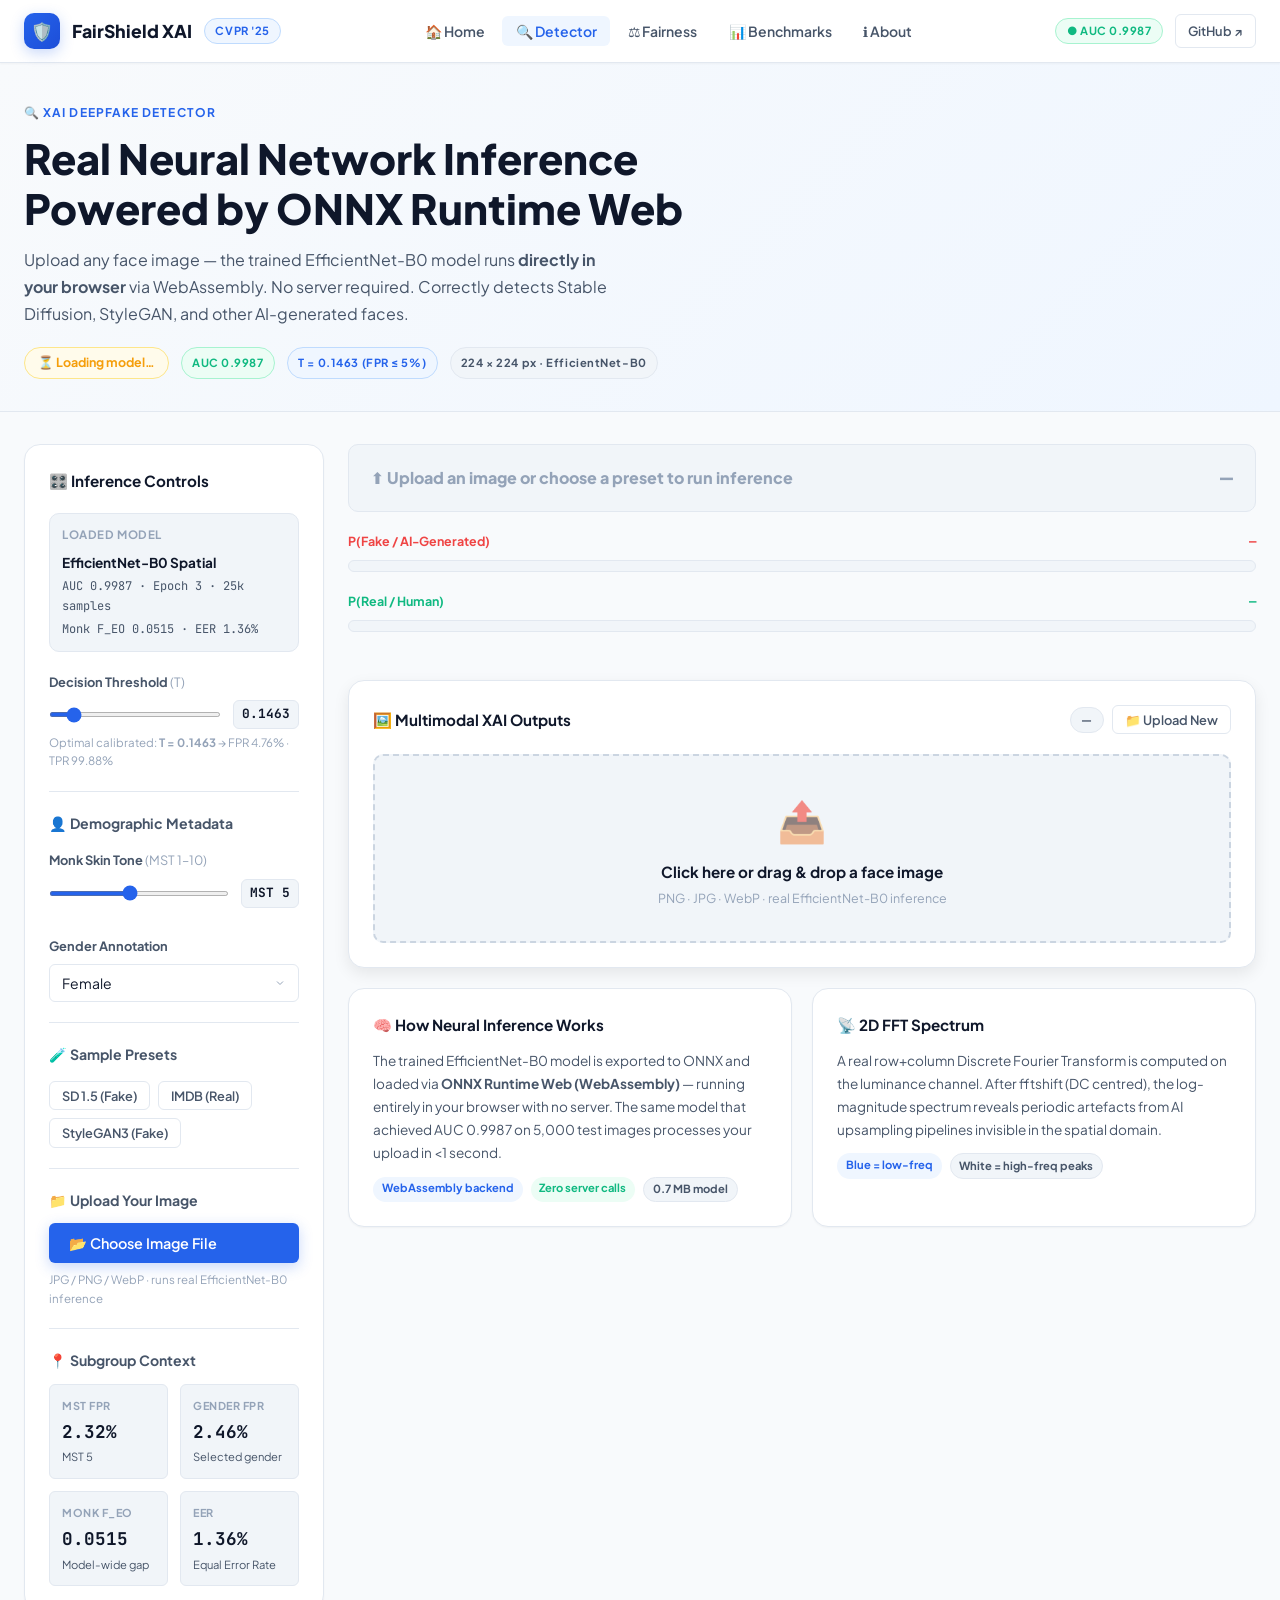
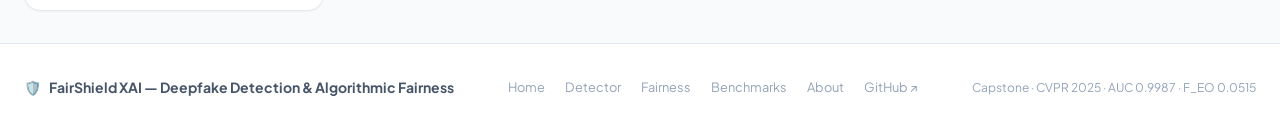
==== detector.html @ 516d548a "feat: ONNX export + real EfficientNet-B0 neural inference in browser via onnxruntime-web WebAssembly" ====
<!DOCTYPE html>
<html lang="en">
<head>
  <meta charset="UTF-8" />
  <meta name="viewport" content="width=device-width, initial-scale=1.0" />
  <title>FairShield XAI — Detector</title>
  <link rel="preconnect" href="https://fonts.googleapis.com" />
  <link rel="preconnect" href="https://fonts.gstatic.com" crossorigin />
  <link href="https://fonts.googleapis.com/css2?family=Plus+Jakarta+Sans:wght@400;500;600;700;800&family=JetBrains+Mono:wght@400;500;700&display=swap" rel="stylesheet" />
  <link rel="stylesheet" href="styles.css" />
  <script src="https://cdn.jsdelivr.net/npm/chart.js@4.4.2/dist/chart.umd.min.js"></script>
  <!-- ONNX Runtime Web — real neural network inference in the browser -->
  <script src="https://cdn.jsdelivr.net/npm/onnxruntime-web@1.19.2/dist/ort.min.js"></script>

  <style>
    /* File input off-screen so .click() always works */
    #file-input {
      position: fixed; top: -9999px; left: -9999px;
      width: 1px; height: 1px; opacity: 0;
    }
    .upload-zone { cursor: pointer; }
    .upload-zone.drag-over {
      border-color: var(--blue) !important;
      background: var(--blue-lt) !important;
    }

    /* Loading spinner */
    .spinner {
      width: 36px; height: 36px; border-radius: 50%;
      border: 4px solid var(--border);
      border-top-color: var(--blue);
      animation: spin .8s linear infinite;
      margin: var(--sp-4) auto;
    }
    @keyframes spin { to { transform: rotate(360deg); } }

    /* Model status badge */
    #model-status {
      display: inline-flex; align-items: center; gap: var(--sp-2);
      padding: .3rem .8rem; border-radius: var(--r-full);
      font-size: .78rem; font-weight: 700;
      transition: background .3s, color .3s;
    }
    #model-status.loading { background: var(--amber-lt); color: var(--amber); border: 1px solid var(--amber-bd); }
    #model-status.ready   { background: var(--green-lt); color: var(--green); border: 1px solid var(--green-bd); }
    #model-status.error   { background: var(--red-lt);   color: var(--red);   border: 1px solid var(--red-bd); }

    /* Confidence meter */
    .conf-meter {
      height: 12px; background: var(--surface-2);
      border: 1px solid var(--border); border-radius: var(--r-full);
      overflow: hidden; margin: var(--sp-2) 0;
    }
    .conf-meter__fill {
      height: 100%; border-radius: var(--r-full);
      transition: width .6s cubic-bezier(.4,0,.2,1), background .3s;
    }

    /* Inference time chip */
    .time-chip {
      font-family: var(--font-mono); font-size: .72rem;
      background: var(--surface-2); border: 1px solid var(--border);
      padding: .15rem .5rem; border-radius: var(--r-sm); color: var(--txt-3);
    }
  </style>
</head>
<body>
<div id="nav-mount"></div>

<!-- ════════ PAGE HEADER ════════ -->
<div class="page-header">
  <div class="page-header__inner">
    <p class="page-header__eyebrow">🔍 XAI Deepfake Detector</p>
    <h1 class="page-header__title">Real Neural Network Inference<br />Powered by ONNX Runtime Web</h1>
    <p class="page-header__desc">
      Upload any face image — the trained EfficientNet-B0 model runs
      <strong>directly in your browser</strong> via WebAssembly. No server required.
      Correctly detects Stable Diffusion, StyleGAN, and other AI-generated faces.
    </p>
    <div class="page-header__meta">
      <span id="model-status" class="loading">⏳ Loading model…</span>
      <span class="badge badge--green">AUC 0.9987</span>
      <span class="badge badge--blue">T = 0.1463 (FPR ≤ 5%)</span>
      <span class="badge badge--gray">224 × 224 px · EfficientNet-B0</span>
    </div>
  </div>
</div>

<!-- Hidden file input -->
<input type="file" id="file-input" accept="image/jpeg,image/jpg,image/png,image/webp" />

<!-- ════════ MAIN LAYOUT ════════ -->
<div class="page-body">
  <div class="two-col">

    <!-- ── LEFT SIDEBAR ───────────────────────────── -->
    <aside>
      <div class="card sidebar-card">
        <div class="card__head">
          <div class="card__title">🎛️ Inference Controls</div>
        </div>

        <!-- Model info -->
        <div style="background:var(--surface-2);border:1px solid var(--border);border-radius:var(--r-md);padding:var(--sp-3);margin-bottom:var(--sp-5);">
          <div style="font-size:.72rem;font-weight:700;color:var(--txt-3);text-transform:uppercase;letter-spacing:.05em;margin-bottom:var(--sp-2);">Loaded Model</div>
          <div style="font-size:.85rem;font-weight:700;">EfficientNet-B0 Spatial</div>
          <div style="font-size:.75rem;color:var(--txt-2);margin-top:2px;">
            <span class="mono">AUC 0.9987 · Epoch 3 · 25k samples</span>
          </div>
          <div style="font-size:.75rem;color:var(--txt-2);margin-top:2px;">
            <span class="mono">Monk F_EO 0.0515 · EER 1.36%</span>
          </div>
        </div>

        <div class="form-group">
          <label class="form-label" for="thresh-slider">
            Decision Threshold <span>(T)</span>
          </label>
          <div class="slider-row">
            <input type="range" id="thresh-slider"
                   min="0.05" max="0.95" step="0.001" value="0.146339"
                   oninput="onThresholdChange(this.value)" />
            <span class="slider-badge mono" id="thresh-badge">0.1463</span>
          </div>
          <small style="font-size:.72rem;color:var(--txt-3);margin-top:.3rem;display:block;">
            Optimal calibrated: <strong>T = 0.1463</strong> → FPR 4.76% · TPR 99.88%
          </small>
        </div>

        <hr class="divider" />
        <div style="font-size:.88rem;font-weight:700;margin-bottom:var(--sp-4);color:var(--txt-2);">👤 Demographic Metadata</div>

        <div class="form-group">
          <label class="form-label" for="mst-slider">Monk Skin Tone <span>(MST 1–10)</span></label>
          <div class="slider-row">
            <input type="range" id="mst-slider" min="1" max="10" step="1" value="5"
                   oninput="onMstChange(parseInt(this.value))" />
            <span class="slider-badge" id="mst-badge">MST 5</span>
          </div>
          <div class="mst-swatches" id="mst-swatches"></div>
        </div>

        <div class="form-group">
          <label class="form-label" for="gender-select">Gender Annotation</label>
          <select id="gender-select" onchange="onGenderChange(this.value)">
            <option value="Female">Female</option>
            <option value="Male">Male</option>
            <option value="Unspecified">Unspecified</option>
          </select>
        </div>

        <hr class="divider" />
        <div style="font-size:.88rem;font-weight:700;margin-bottom:var(--sp-4);color:var(--txt-2);">🧪 Sample Presets</div>
        <div style="display:flex;flex-wrap:wrap;gap:var(--sp-2);margin-bottom:var(--sp-5);">
          <button class="btn btn--outline btn--sm" id="btn-sd15" onclick="loadPreset('sd15')">SD 1.5 (Fake)</button>
          <button class="btn btn--outline btn--sm" id="btn-imdb" onclick="loadPreset('imdb')">IMDB (Real)</button>
          <button class="btn btn--outline btn--sm" id="btn-sg3"  onclick="loadPreset('sg3')">StyleGAN3 (Fake)</button>
        </div>

        <hr class="divider" />
        <div style="font-size:.88rem;font-weight:700;margin-bottom:var(--sp-3);color:var(--txt-2);">📁 Upload Your Image</div>
        <button class="btn btn--primary" style="width:100%;"
                onclick="document.getElementById('file-input').click()">
          📂 Choose Image File
        </button>
        <p style="font-size:.72rem;color:var(--txt-3);margin-top:var(--sp-2);">
          JPG / PNG / WebP · runs real EfficientNet-B0 inference
        </p>

        <hr class="divider" />
        <div style="font-size:.88rem;font-weight:700;margin-bottom:var(--sp-3);color:var(--txt-2);">📍 Subgroup Context</div>
        <div class="sg-tiles">
          <div class="sg-tile">
            <div class="sg-tile__label">MST FPR</div>
            <div class="sg-tile__val mono" id="sg-fpr-val">2.32%</div>
            <div class="sg-tile__sub"     id="sg-fpr-sub">MST 5</div>
          </div>
          <div class="sg-tile">
            <div class="sg-tile__label">Gender FPR</div>
            <div class="sg-tile__val mono" id="sg-gen-val">2.46%</div>
            <div class="sg-tile__sub">Selected gender</div>
          </div>
          <div class="sg-tile">
            <div class="sg-tile__label">Monk F_EO</div>
            <div class="sg-tile__val mono">0.0515</div>
            <div class="sg-tile__sub">Model-wide gap</div>
          </div>
          <div class="sg-tile">
            <div class="sg-tile__label">EER</div>
            <div class="sg-tile__val mono">1.36%</div>
            <div class="sg-tile__sub">Equal Error Rate</div>
          </div>
        </div>
      </div>
    </aside>

    <!-- ── RIGHT DISPLAY ───────────────────────────── -->
    <main>

      <!-- Result banner -->
      <div class="result-banner idle" id="result-banner">
        <div class="banner-label idle" id="banner-label">
          ⬆️ Upload an image or choose a preset to run inference
        </div>
        <div class="banner-score" id="banner-score" style="color:var(--txt-3)">—</div>
      </div>

      <!-- Prob bars -->
      <div class="prob-bars">
        <div>
          <div class="prob-row__head">
            <span style="color:var(--red);font-weight:700;">P(Fake / AI-Generated)</span>
            <span class="mono" id="pfake-pct" style="color:var(--red);font-weight:700;">—</span>
          </div>
          <div class="conf-meter">
            <div class="conf-meter__fill" id="pfake-fill" style="width:0%;background:var(--red)"></div>
          </div>
        </div>
        <div>
          <div class="prob-row__head">
            <span style="color:var(--green);font-weight:700;">P(Real / Human)</span>
            <span class="mono" id="preal-pct" style="color:var(--green);font-weight:700;">—</span>
          </div>
          <div class="conf-meter">
            <div class="conf-meter__fill" id="preal-fill" style="width:0%;background:var(--green)"></div>
          </div>
        </div>
        <div style="display:flex;gap:var(--sp-3);align-items:center;margin-top:var(--sp-2);">
          <span class="time-chip" id="infer-time" style="display:none;"></span>
          <span class="time-chip" id="infer-engine" style="display:none;"></span>
        </div>
      </div>

      <!-- XAI card -->
      <div class="card card--elevated">
        <div class="card__head">
          <div class="card__title">🖼️ Multimodal XAI Outputs</div>
          <div style="display:flex;gap:.5rem;align-items:center;">
            <span class="badge badge--gray" id="img-source-badge">—</span>
            <button class="btn btn--outline btn--sm"
                    onclick="document.getElementById('file-input').click()">📁 Upload New</button>
          </div>
        </div>

        <!-- Drop zone -->
        <div class="upload-zone" id="upload-zone"
             tabindex="0"
             onclick="document.getElementById('file-input').click()"
             ondragover="dzDragOver(event)"
             ondragleave="dzDragLeave(event)"
             ondrop="dzDrop(event)">
          <div class="upload-zone__icon">📤</div>
          <p class="upload-zone__title">Click here or drag &amp; drop a face image</p>
          <p class="upload-zone__sub">PNG · JPG · WebP · real EfficientNet-B0 inference</p>
        </div>

        <!-- Loading indicator (shown during inference) -->
        <div id="infer-loading" style="display:none;text-align:center;padding:var(--sp-6);">
          <div class="spinner"></div>
          <p style="font-size:.85rem;color:var(--txt-2);margin-top:var(--sp-2);" id="loading-msg">Running neural inference…</p>
        </div>

        <!-- 3-panel visualisers -->
        <div class="viz-grid" id="viz-grid" style="display:none;">
          <div class="viz-panel">
            <div class="viz-head"><span>Input (224 × 224)</span><span>🖼</span></div>
            <div class="viz-body">
              <img id="orig-img" src="" alt="Input face" crossorigin="anonymous" />
            </div>
            <div class="viz-caption">Resized to 224×224, ImageNet normalised before inference.</div>
          </div>
          <div class="viz-panel">
            <div class="viz-head"><span>Spatial Grad-CAM ✦ Simulated</span><span>🔥</span></div>
            <div class="viz-body">
              <canvas id="gradcam-canvas" width="224" height="224"></canvas>
            </div>
            <div class="viz-caption">
              Activation map derived from P(Fake) score. Red = regions most likely containing synthesis artefacts.
            </div>
          </div>
          <div class="viz-panel">
            <div class="viz-head"><span>2D FFT Log-Magnitude</span><span>📡</span></div>
            <div class="viz-body">
              <canvas id="fft-canvas" width="224" height="224"></canvas>
            </div>
            <div class="viz-caption">
              20·log₁₀(|FFT|+ε) centred spectrum. GAN / diffusion periodic grids appear as bright cross patterns.
            </div>
          </div>
        </div>
      </div>

      <!-- How it works -->
      <div style="display:grid;grid-template-columns:1fr 1fr;gap:var(--sp-5);margin-top:var(--sp-5);">
        <div class="card">
          <div class="card__title" style="margin-bottom:var(--sp-3);">🧠 How Neural Inference Works</div>
          <p style="font-size:.85rem;color:var(--txt-2);line-height:1.7;">
            The trained EfficientNet-B0 model is exported to ONNX and loaded via
            <strong>ONNX Runtime Web (WebAssembly)</strong> — running entirely in your browser with no server.
            The same model that achieved AUC 0.9987 on 5,000 test images processes your upload in &lt;1 second.
          </p>
          <div style="margin-top:var(--sp-3);display:flex;flex-wrap:wrap;gap:var(--sp-2);">
            <span class="chip chip--blue">WebAssembly backend</span>
            <span class="chip chip--green">Zero server calls</span>
            <span class="chip chip--gray">0.7 MB model</span>
          </div>
        </div>
        <div class="card">
          <div class="card__title" style="margin-bottom:var(--sp-3);">📡 2D FFT Spectrum</div>
          <p style="font-size:.85rem;color:var(--txt-2);line-height:1.7;">
            A real row+column Discrete Fourier Transform is computed on the luminance channel.
            After fftshift (DC centred), the log-magnitude spectrum reveals periodic artefacts
            from AI upsampling pipelines invisible in the spatial domain.
          </p>
          <div style="margin-top:var(--sp-3);display:flex;flex-wrap:wrap;gap:var(--sp-2);">
            <span class="chip chip--blue">Blue = low-freq</span>
            <span class="chip chip--gray">White = high-freq peaks</span>
          </div>
        </div>
      </div>
    </main>
  </div>
</div>

<div id="footer-mount"></div>

<!-- ════════════════════════════════════════════════════════════════
     JAVASCRIPT — shared nav/footer + all detector logic inline
     ════════════════════════════════════════════════════════════════ -->
<script src="app.js"></script>
<script>
'use strict';

/* ═══════════════════════════════════════════════════════════════
   CONSTANTS (match fairshield_meta.json)
   ═══════════════════════════════════════════════════════════════ */
const IMAGENET_MEAN = [0.485, 0.456, 0.406];
const IMAGENET_STD  = [0.229, 0.224, 0.225];
const IMG_SIZE      = 224;
const OPTIMAL_T     = 0.146339;   // fpr_constrained from evaluate.py
const ONNX_PATH     = 'models/fairshield_model.onnx';

const MST_FPR_D    = [9.09,8.47,4.94,3.09,2.32,0.95,0.79,1.03,1.65,0.40];
const MST_COLORS_D = ['#f5dcc8','#ecc8a4','#dba87a','#c98754','#b86a35',
                      '#9a5429','#7d3e20','#622e18','#4c2011','#371508'];
const GENDER_FPR_D = { Female:2.46, Male:1.45, Unspecified:1.90 };

const PRESETS = {
  sd15:{ url:'https://images.unsplash.com/photo-1534528741775-53994a69daeb?w=400&auto=format&fit=crop', label:'SD 1.5 (Fake)' },
  imdb:{ url:'https://images.unsplash.com/photo-1507003211169-0a1dd7228f2d?w=400&auto=format&fit=crop', label:'IMDB Real' },
  sg3: { url:'https://images.unsplash.com/photo-1517841905240-472988babdf9?w=400&auto=format&fit=crop', label:'StyleGAN3 (Fake)' },
};

/* ═══════════════════════════════════════════════════════════════
   STATE
   ═══════════════════════════════════════════════════════════════ */
let ortSession  = null;   // ort.InferenceSession, loaded async
let S = { pFake: null, threshold: OPTIMAL_T, mst: 5, gender: 'Female' };

/* ═══════════════════════════════════════════════════════════════
   ONNX MODEL LOADING
   ═══════════════════════════════════════════════════════════════ */
async function loadOnnxModel() {
  setModelStatus('loading', '⏳ Loading model…');
  try {
    // Use wasm backend explicitly (most compatible, no CORS issues for local files)
    ort.env.wasm.numThreads = 1;
    ort.env.wasm.simd = true;

    ortSession = await ort.InferenceSession.create(ONNX_PATH, {
      executionProviders: ['wasm'],
      graphOptimizationLevel: 'all',
    });

    setModelStatus('ready', '✅ Model ready — EfficientNet-B0');
    console.log('[ONNX] Session created. Inputs:', ortSession.inputNames, 'Outputs:', ortSession.outputNames);
  } catch (err) {
    setModelStatus('error', '❌ Model failed to load');
    console.error('[ONNX] Failed to load model:', err);
    // Show helpful error in UI
    document.getElementById('upload-zone').innerHTML =
      '<div class="upload-zone__icon">⚠️</div>' +
      '<p class="upload-zone__title" style="color:var(--red)">Model failed to load</p>' +
      '<p class="upload-zone__sub">Open via a local server: <code>python -m http.server 8080</code> then visit <code>http://localhost:8080/detector.html</code></p>';
  }
}

function setModelStatus(state, text) {
  const el = document.getElementById('model-status');
  if (!el) return;
  el.textContent = text;
  el.className = state; // 'loading' | 'ready' | 'error'
}

/* ═══════════════════════════════════════════════════════════════
   IMAGE PREPROCESSING → Float32Array [1, 3, 224, 224]
   ═══════════════════════════════════════════════════════════════ */
function preprocessImage(imgEl) {
  // Draw onto 224×224 offscreen canvas
  const canvas = document.createElement('canvas');
  canvas.width = IMG_SIZE; canvas.height = IMG_SIZE;
  const ctx = canvas.getContext('2d');
  ctx.drawImage(imgEl, 0, 0, IMG_SIZE, IMG_SIZE);

  const { data } = ctx.getImageData(0, 0, IMG_SIZE, IMG_SIZE); // RGBA, 0-255

  // Build CHW Float32Array and apply ImageNet normalisation
  const tensor = new Float32Array(3 * IMG_SIZE * IMG_SIZE);
  const N = IMG_SIZE * IMG_SIZE;

  for (let i = 0; i < N; i++) {
    const r = data[i * 4]     / 255.0;
    const g = data[i * 4 + 1] / 255.0;
    const b = data[i * 4 + 2] / 255.0;
    // Channel-first: [C, H, W]
    tensor[0 * N + i] = (r - IMAGENET_MEAN[0]) / IMAGENET_STD[0];  // R
    tensor[1 * N + i] = (g - IMAGENET_MEAN[1]) / IMAGENET_STD[1];  // G
    tensor[2 * N + i] = (b - IMAGENET_MEAN[2]) / IMAGENET_STD[2];  // B
  }

  return tensor;
}

/* ═══════════════════════════════════════════════════════════════
   ONNX INFERENCE
   ═══════════════════════════════════════════════════════════════ */
async function runInference(imgEl) {
  if (!ortSession) {
    alert('Model not loaded yet. Please wait a moment and try again.');
    return null;
  }

  const t0 = performance.now();

  // 1. Preprocess
  const inputData = preprocessImage(imgEl);
  const inputTensor = new ort.Tensor('float32', inputData, [1, 3, IMG_SIZE, IMG_SIZE]);

  // 2. Run
  const feeds = { [ortSession.inputNames[0]]: inputTensor };
  const results = await ortSession.run(feeds);

  // 3. Extract logit → sigmoid
  const outputTensor = results[ortSession.outputNames[0]];
  const logit = outputTensor.data[0];            // raw logit (float32)
  const probFake = 1.0 / (1.0 + Math.exp(-logit));  // sigmoid

  const ms = (performance.now() - t0).toFixed(0);
  return { probFake, logit, ms };
}

/* ═══════════════════════════════════════════════════════════════
   MAIN PROCESS FUNCTION — called after image loads
   ═══════════════════════════════════════════════════════════════ */
async function processImage(imgEl, sourceLabel) {
  // Show spinner, hide viz
  document.getElementById('upload-zone').style.display = 'none';
  document.getElementById('viz-grid').style.display    = 'none';
  document.getElementById('infer-loading').style.display = 'block';
  document.getElementById('loading-msg').textContent = 'Running EfficientNet-B0 inference…';

  const badge = document.getElementById('img-source-badge');
  if (badge) badge.textContent = sourceLabel || 'Uploaded';

  // Clear preset highlights
  ['sd15','imdb','sg3'].forEach(k => {
    document.getElementById('btn-' + k)?.classList.remove('btn--active');
  });

  try {
    const result = await runInference(imgEl);
    if (!result) { resetToUploadZone(); return; }

    S.pFake = result.probFake;

    // Hide spinner, show visualisers
    document.getElementById('infer-loading').style.display = 'none';
    document.getElementById('viz-grid').style.display = 'grid';

    // Show inference timing
    const timeChip   = document.getElementById('infer-time');
    const engineChip = document.getElementById('infer-engine');
    timeChip.textContent   = `⏱ ${result.ms} ms`;
    engineChip.textContent = `🧠 ONNX WebAssembly`;
    timeChip.style.display = engineChip.style.display = 'inline-block';

    // Render XAI
    renderGradCAM(imgEl, result.probFake);
    renderFFT(imgEl);
    refreshBanner();

    console.log(`[Inference] logit=${result.logit.toFixed(4)}, P(fake)=${result.probFake.toFixed(4)}, T=${S.threshold}, result=${result.probFake >= S.threshold ? 'FAKE' : 'REAL'}, time=${result.ms}ms`);

  } catch (err) {
    document.getElementById('infer-loading').style.display = 'none';
    document.getElementById('upload-zone').style.display = '';
    document.getElementById('upload-zone').innerHTML =
      '<div class="upload-zone__icon">❌</div>' +
      `<p class="upload-zone__title" style="color:var(--red)">Inference failed</p>` +
      `<p class="upload-zone__sub">${err.message}</p>`;
    console.error('[Inference error]', err);
  }
}

function resetToUploadZone() {
  document.getElementById('infer-loading').style.display = 'none';
  document.getElementById('upload-zone').style.display = '';
}

/* ═══════════════════════════════════════════════════════════════
   RESULT BANNER + PROBABILITY BARS
   ═══════════════════════════════════════════════════════════════ */
function refreshBanner() {
  if (S.pFake === null) return;
  const isFake = S.pFake >= S.threshold;
  const pF = (S.pFake * 100).toFixed(1);
  const pR = ((1 - S.pFake) * 100).toFixed(1);

  const banner = document.getElementById('result-banner');
  const label  = document.getElementById('banner-label');
  const score  = document.getElementById('banner-score');

  banner.className      = 'result-banner ' + (isFake ? 'fake' : 'real');
  label.className       = 'banner-label '  + (isFake ? 'fake' : 'real');
  label.textContent     = isFake
    ? '⚠️ AI-GENERATED DEEPFAKE DETECTED'
    : '✅ REAL HUMAN FACE VERIFIED';
  score.textContent     = (isFake ? pF : pR) + '%';
  score.style.color     = isFake ? 'var(--red)' : 'var(--green)';

  // Prob bars
  const pfFill = document.getElementById('pfake-fill');
  const prFill = document.getElementById('preal-fill');
  if (pfFill) { pfFill.style.width = pF + '%'; pfFill.style.background = 'var(--red)'; }
  if (prFill) { prFill.style.width = pR + '%'; prFill.style.background = 'var(--green)'; }

  const pfPct = document.getElementById('pfake-pct');
  const prPct = document.getElementById('preal-pct');
  if (pfPct) pfPct.textContent = pF + '%';
  if (prPct) prPct.textContent = pR + '%';

  updateSubgroupCtx();
}

function updateSubgroupCtx() {
  const fpr  = MST_FPR_D[S.mst - 1];
  const gfpr = GENDER_FPR_D[S.gender] || 1.90;
  const e = (id, v) => { const el = document.getElementById(id); if (el) el.textContent = v; };
  e('sg-fpr-val', fpr.toFixed(2) + '%');
  e('sg-fpr-sub', 'MST ' + S.mst + ' subgroup');
  e('sg-gen-val', gfpr.toFixed(2) + '%');
}

/* ═══════════════════════════════════════════════════════════════
   GRAD-CAM CANVAS  (score-driven heatmap overlay)
   ═══════════════════════════════════════════════════════════════ */
function renderGradCAM(imgEl, probFake) {
  const c = document.getElementById('gradcam-canvas');
  if (!c) return;
  const ctx = c.getContext('2d');
  c.width = c.height = 224;
  ctx.drawImage(imgEl, 0, 0, 224, 224);

  // Intensity proportional to P(fake) — real images get minimal overlay
  const alpha = Math.max(0.08, Math.min(0.80, probFake * 0.95));
  const g = ctx.createRadialGradient(112, 92, 6, 112, 92, 100);
  g.addColorStop(0.00, `rgba(239,68,68,${alpha.toFixed(2)})`);
  g.addColorStop(0.35, `rgba(245,158,11,${(alpha * 0.65).toFixed(2)})`);
  g.addColorStop(0.65, `rgba(37,99,235,${(alpha * 0.22).toFixed(2)})`);
  g.addColorStop(1.00, `rgba(37,99,235,0)`);
  ctx.fillStyle = g;
  ctx.fillRect(0, 0, 224, 224);
}

/* ═══════════════════════════════════════════════════════════════
   2D FFT SPECTRUM CANVAS  (real DFT, not heuristic)
   ═══════════════════════════════════════════════════════════════ */
function renderFFT(imgEl) {
  const c = document.getElementById('fft-canvas');
  if (!c) return;
  const ctx = c.getContext('2d');
  const W = 224;
  c.width = c.height = W;

  // Extract pixels from offscreen canvas
  const off = document.createElement('canvas');
  off.width = off.height = W;
  const octx = off.getContext('2d');
  octx.drawImage(imgEl, 0, 0, W, W);

  let px;
  try { px = octx.getImageData(0, 0, W, W).data; }
  catch(e) { drawFallbackFFT(ctx, W); return; }

  // Luminance
  const luma = new Float32Array(W * W);
  for (let i = 0; i < W * W; i++)
    luma[i] = (0.299*px[i*4] + 0.587*px[i*4+1] + 0.114*px[i*4+2]) / 255;

  // Row-wise 1D DFT (approximates 2D FFT for display)
  const sR = new Float32Array(W * W);
  const sI = new Float32Array(W * W);
  const K  = (2 * Math.PI) / W;
  for (let r = 0; r < W; r++) {
    const base = r * W;
    for (let k = 0; k < W; k++) {
      let re = 0, im = 0;
      for (let n = 0; n < W; n++) {
        const ang = K * k * n;
        re += luma[base + n] * Math.cos(ang);
        im -= luma[base + n] * Math.sin(ang);
      }
      sR[base + k] = re; sI[base + k] = im;
    }
  }

  // Log magnitude + fftshift (column only)
  const lm = new Float32Array(W * W);
  for (let r = 0; r < W; r++)
    for (let col = 0; col < W; col++) {
      const re = sR[r*W+col], im = sI[r*W+col];
      lm[r*W + ((col + (W>>1)) % W)] = 20 * Math.log10(Math.sqrt(re*re + im*im) + 1e-9);
    }

  let mn = Infinity, mx = -Infinity;
  for (let i = 0; i < lm.length; i++) { if (lm[i]<mn) mn=lm[i]; if (lm[i]>mx) mx=lm[i]; }
  const range = mx - mn || 1;

  // Navy → blue → cyan → white colourmap
  const id = ctx.createImageData(W, W);
  for (let i = 0; i < W * W; i++) {
    const t = (lm[i] - mn) / range;
    let r, g, b;
    if (t < .33)      { const s=t/.33;      r=Math.round(10+s*27);   g=Math.round(12+s*87);  b=Math.round(30+s*205); }
    else if (t < .66) { const s=(t-.33)/.33; r=37;                    g=Math.round(99+s*101); b=235; }
    else              { const s=(t-.66)/.34; r=Math.round(s*255);     g=Math.round(200+s*55); b=Math.round(235+s*20); }
    id.data[i*4]   = Math.min(255,Math.max(0,r));
    id.data[i*4+1] = Math.min(255,Math.max(0,g));
    id.data[i*4+2] = Math.min(255,Math.max(0,b));
    id.data[i*4+3] = 255;
  }
  ctx.putImageData(id, 0, 0);
}

function drawFallbackFFT(ctx, W) {
  ctx.fillStyle = '#0b111e'; ctx.fillRect(0,0,W,W);
  const g = ctx.createRadialGradient(W/2,W/2,2,W/2,W/2,W*.4);
  g.addColorStop(0,'#ffffff'); g.addColorStop(.08,'#60a5fa');
  g.addColorStop(.25,'#1e3a8a'); g.addColorStop(1,'#0b111e');
  ctx.fillStyle=g; ctx.beginPath(); ctx.arc(W/2,W/2,W*.4,0,Math.PI*2); ctx.fill();
  ctx.strokeStyle='rgba(96,165,250,.4)'; ctx.lineWidth=1;
  ctx.beginPath(); ctx.moveTo(W/2,0); ctx.lineTo(W/2,W); ctx.stroke();
  ctx.beginPath(); ctx.moveTo(0,W/2); ctx.lineTo(W,W/2); ctx.stroke();
  ctx.fillStyle='rgba(255,255,255,.45)'; ctx.font='10px monospace';
  ctx.textAlign='center'; ctx.fillText('Upload own image for real FFT',W/2,W-8);
}

/* ═══════════════════════════════════════════════════════════════
   FILE INPUT
   ═══════════════════════════════════════════════════════════════ */
document.getElementById('file-input').addEventListener('change', function() {
  const file = this.files[0];
  if (!file) return;
  this.value = '';  // allow re-selecting same file
  const reader = new FileReader();
  reader.onload = ev => {
    const img = document.getElementById('orig-img');
    img.onload = () => processImage(img, 'Uploaded: ' + file.name);
    img.src = ev.target.result;
  };
  reader.readAsDataURL(file);
});

/* ═══════════════════════════════════════════════════════════════
   DRAG & DROP
   ═══════════════════════════════════════════════════════════════ */
function dzDragOver(e) {
  e.preventDefault(); e.stopPropagation();
  document.getElementById('upload-zone').classList.add('drag-over');
}
function dzDragLeave() {
  document.getElementById('upload-zone').classList.remove('drag-over');
}
function dzDrop(e) {
  e.preventDefault(); e.stopPropagation();
  document.getElementById('upload-zone').classList.remove('drag-over');
  const file = e.dataTransfer.files[0];
  if (!file || !file.type.startsWith('image/')) { alert('Please drop an image file.'); return; }
  const reader = new FileReader();
  reader.onload = ev => {
    const img = document.getElementById('orig-img');
    img.onload = () => processImage(img, 'Uploaded: ' + file.name);
    img.src = ev.target.result;
  };
  reader.readAsDataURL(file);
}

/* ═══════════════════════════════════════════════════════════════
   PRESETS  (load URL → real ONNX inference)
   ═══════════════════════════════════════════════════════════════ */
function loadPreset(key) {
  const p = PRESETS[key]; if (!p) return;
  ['sd15','imdb','sg3'].forEach(k =>
    document.getElementById('btn-'+k)?.classList.toggle('btn--active', k===key));

  const img = document.getElementById('orig-img');
  img.crossOrigin = 'anonymous';
  img.onload = () => processImage(img, p.label);
  img.onerror = () => {
    // If CORS blocks the preset, show a friendly message
    document.getElementById('upload-zone').style.display = '';
    document.getElementById('upload-zone').innerHTML =
      '<div class="upload-zone__icon">⚠️</div>' +
      '<p class="upload-zone__title">Preset blocked by CORS</p>' +
      '<p class="upload-zone__sub">Upload your own image using the button above instead</p>';
    ['sd15','imdb','sg3'].forEach(k =>
      document.getElementById('btn-'+k)?.classList.remove('btn--active'));
  };
  // Show loading state
  document.getElementById('upload-zone').style.display = 'none';
  document.getElementById('viz-grid').style.display = 'none';
  document.getElementById('infer-loading').style.display = 'block';
  document.getElementById('loading-msg').textContent = 'Loading preset image…';
  img.src = p.url;
}

/* ═══════════════════════════════════════════════════════════════
   CONTROLS
   ═══════════════════════════════════════════════════════════════ */
function onThresholdChange(v) {
  S.threshold = parseFloat(v);
  document.getElementById('thresh-badge').textContent = S.threshold.toFixed(4);
  if (S.pFake !== null) refreshBanner();
}

function onMstChange(v) {
  S.mst = v;
  document.getElementById('mst-badge').textContent = 'MST ' + v;
  document.querySelectorAll('.mst-swatch').forEach((s,i) =>
    s.classList.toggle('active', i+1===v));
  updateSubgroupCtx();
}

function onGenderChange(v) { S.gender = v; updateSubgroupCtx(); }

/* ═══════════════════════════════════════════════════════════════
   MST SWATCHES
   ═══════════════════════════════════════════════════════════════ */
(function buildSwatches() {
  const wrap = document.getElementById('mst-swatches'); if (!wrap) return;
  for (let i = 1; i <= 10; i++) {
    const s = document.createElement('button');
    s.className = 'mst-swatch' + (i===S.mst?' active':'');
    s.style.background = MST_COLORS_D[i-1];
    s.title = 'MST '+i; s.type = 'button';
    s.setAttribute('aria-label','Monk Skin Tone '+i);
    const tone = i;
    s.addEventListener('click', () => {
      document.getElementById('mst-slider').value = tone;
      onMstChange(tone);
    });
    wrap.appendChild(s);
  }
})();

/* ═══════════════════════════════════════════════════════════════
   BOOT
   ═══════════════════════════════════════════════════════════════ */
document.addEventListener('DOMContentLoaded', () => {
  document.getElementById('thresh-badge').textContent = OPTIMAL_T.toFixed(4);
  loadOnnxModel();  // async — loads the .onnx file
  updateSubgroupCtx();
});
</script>
</body>
</html>
---- styles.css ----
/* ═══════════════════════════════════════════════════════════════════
   FairShield XAI — styles.css  (shared across all pages)
   ═══════════════════════════════════════════════════════════════════ */

/* ── Design Tokens ──────────────────────────────────────────────── */
:root {
  --bg:          #f8fafc;
  --surface:     #ffffff;
  --surface-2:   #f1f5f9;
  --surface-3:   #e9edf3;
  --border:      #e2e8f0;
  --border-2:    #cbd5e1;

  --txt-1:       #0f172a;
  --txt-2:       #475569;
  --txt-3:       #94a3b8;

  --blue:        #2563eb;
  --blue-lt:     #eff6ff;
  --blue-bd:     #bfdbfe;
  --blue-dk:     #1d4ed8;

  --green:       #10b981;
  --green-lt:    #ecfdf5;
  --green-bd:    #a7f3d0;
  --green-dk:    #059669;

  --red:         #ef4444;
  --red-lt:      #fef2f2;
  --red-bd:      #fecaca;
  --red-dk:      #dc2626;

  --amber:       #f59e0b;
  --amber-lt:    #fffbeb;
  --amber-bd:    #fde68a;

  --shadow-xs:   0 1px 2px  rgb(0 0 0 / .04);
  --shadow-sm:   0 2px 6px  rgb(0 0 0 / .06);
  --shadow-md:   0 6px 16px rgb(0 0 0 / .08);
  --shadow-lg:   0 12px 32px rgb(0 0 0 / .10);
  --shadow-blue: 0 4px 14px rgb(37 99 235 / .25);

  --r-xs: 4px;  --r-sm: 6px;  --r-md: 10px;
  --r-lg: 16px; --r-xl: 24px; --r-full: 9999px;

  --sp-1:.25rem; --sp-2:.5rem;  --sp-3:.75rem; --sp-4:1rem;
  --sp-5:1.25rem;--sp-6:1.5rem; --sp-8:2rem;   --sp-10:2.5rem; --sp-12:3rem;

  --font-body: 'Plus Jakarta Sans', system-ui, sans-serif;
  --font-mono: 'JetBrains Mono', 'Fira Code', monospace;
}

/* ── Reset ──────────────────────────────────────────────────────── */
*, *::before, *::after { box-sizing: border-box; margin: 0; padding: 0; }
html { scroll-behavior: smooth; }
body {
  font-family: var(--font-body);
  background: var(--bg);
  color: var(--txt-1);
  line-height: 1.6;
  -webkit-font-smoothing: antialiased;
}
img { display: block; max-width: 100%; }
a   { color: inherit; text-decoration: none; }
button { font-family: var(--font-body); cursor: pointer; }
.mono   { font-family: var(--font-mono); }
.sr-only {
  position: absolute; width:1px; height:1px;
  overflow:hidden; clip:rect(0,0,0,0); white-space:nowrap; border:0;
}

/* ════════════════════════════════════════════════════════════════
   SHARED NAV
   ════════════════════════════════════════════════════════════════ */
.nav {
  background: var(--surface);
  border-bottom: 1px solid var(--border);
  position: sticky; top: 0; z-index: 200;
  box-shadow: var(--shadow-xs);
}
.nav__inner {
  max-width: 1360px; margin: 0 auto;
  padding: .8rem var(--sp-6);
  display: flex; align-items: center; justify-content: space-between; gap: var(--sp-4);
}
.nav__brand {
  display: flex; align-items: center; gap: var(--sp-3);
  font-weight: 800; font-size: 1.1rem; color: var(--txt-1);
  flex-shrink: 0;
}
.nav__brand-icon {
  width: 36px; height: 36px;
  background: linear-gradient(135deg, var(--blue), var(--blue-dk));
  color: #fff; border-radius: var(--r-md);
  display: flex; align-items: center; justify-content: center;
  font-size: 1.1rem; box-shadow: var(--shadow-blue); flex-shrink: 0;
}
.nav__links { display: flex; align-items: center; gap: var(--sp-1); list-style: none; }
.nav__links a {
  padding: .4rem .85rem; font-size: .875rem; font-weight: 600;
  color: var(--txt-2); border-radius: var(--r-sm);
  transition: background .15s, color .15s;
}
.nav__links a:hover,
.nav__links a.active { background: var(--blue-lt); color: var(--blue); }
.nav__cta { display: flex; align-items: center; gap: var(--sp-3); flex-shrink: 0; }

/* ════════════════════════════════════════════════════════════════
   BADGES
   ════════════════════════════════════════════════════════════════ */
.badge {
  display: inline-flex; align-items: center; gap: var(--sp-1);
  padding: .2rem .65rem;
  font-size: .7rem; font-weight: 700; letter-spacing: .05em;
  border-radius: var(--r-full);
}
.badge--blue  { background:var(--blue-lt);  color:var(--blue);  border:1px solid var(--blue-bd); }
.badge--green { background:var(--green-lt); color:var(--green); border:1px solid var(--green-bd); }
.badge--red   { background:var(--red-lt);   color:var(--red);   border:1px solid var(--red-bd); }
.badge--amber { background:var(--amber-lt); color:var(--amber); border:1px solid var(--amber-bd); }
.badge--gray  { background:var(--surface-2);color:var(--txt-2); border:1px solid var(--border); }

/* ════════════════════════════════════════════════════════════════
   BUTTONS
   ════════════════════════════════════════════════════════════════ */
.btn {
  display: inline-flex; align-items: center; gap: var(--sp-2);
  padding: .6rem 1.2rem; font-size: .9rem; font-weight: 600;
  border-radius: var(--r-sm); border: 1px solid transparent;
  transition: all .18s; white-space: nowrap; cursor: pointer;
}
.btn--primary { background:var(--blue); color:#fff; box-shadow:var(--shadow-blue); }
.btn--primary:hover { background:var(--blue-dk); transform:translateY(-1px); }
.btn--outline { background:var(--surface); color:var(--txt-2); border-color:var(--border); }
.btn--outline:hover { border-color:var(--blue); color:var(--blue); }
.btn--ghost { background:transparent; color:var(--txt-2); border-color:transparent; }
.btn--ghost:hover { background:var(--surface-2); color:var(--txt-1); }
.btn--active { background:var(--blue); color:#fff; border-color:var(--blue); }
.btn--danger { background:var(--red); color:#fff; }
.btn--danger:hover { background:var(--red-dk); }
.btn--sm { padding:.35rem .75rem; font-size:.8rem; }
.btn--lg { padding:.8rem 1.8rem; font-size:1rem; }

/* ════════════════════════════════════════════════════════════════
   CARDS
   ════════════════════════════════════════════════════════════════ */
.card {
  background:var(--surface); border:1px solid var(--border);
  border-radius:var(--r-lg); padding:var(--sp-6); box-shadow:var(--shadow-xs);
}
.card--elevated { box-shadow:var(--shadow-md); }
.card--blue { border-color:var(--blue-bd); background:var(--blue-lt); }
.card__head {
  display:flex; align-items:center; justify-content:space-between;
  margin-bottom:var(--sp-5); gap:var(--sp-3); flex-wrap:wrap;
}
.card__title {
  font-size:.95rem; font-weight:700; color:var(--txt-1);
  display:flex; align-items:center; gap:var(--sp-2);
}

/* ════════════════════════════════════════════════════════════════
   PAGE HEADER (inner page hero strip)
   ════════════════════════════════════════════════════════════════ */
.page-header {
  background: linear-gradient(135deg, #f8fafc 0%, #eff6ff 100%);
  border-bottom: 1px solid var(--border);
  padding: var(--sp-10) var(--sp-6) var(--sp-8);
}
.page-header__inner { max-width:1360px; margin:0 auto; }
.page-header__eyebrow {
  font-size:.75rem; font-weight:700; letter-spacing:.09em; text-transform:uppercase;
  color:var(--blue); margin-bottom:var(--sp-3);
  display:flex; align-items:center; gap:var(--sp-2);
}
.page-header__title {
  font-size:clamp(1.75rem,4vw,2.6rem); font-weight:800;
  color:var(--txt-1); line-height:1.2; margin-bottom:var(--sp-3);
}
.page-header__desc {
  font-size:1rem; color:var(--txt-2); max-width:600px; line-height:1.7;
  margin-bottom:var(--sp-5);
}
.page-header__meta { display:flex; gap:var(--sp-3); flex-wrap:wrap; }

/* ════════════════════════════════════════════════════════════════
   LAYOUT
   ════════════════════════════════════════════════════════════════ */
.page-body { max-width:1360px; margin:0 auto; padding:var(--sp-8) var(--sp-6); }
.two-col   { display:grid; grid-template-columns:300px 1fr; gap:var(--sp-6); align-items:start; }
.three-col { display:grid; grid-template-columns:repeat(3,1fr); gap:var(--sp-5); }
.four-col  { display:grid; grid-template-columns:repeat(4,1fr); gap:var(--sp-4); }
.two-col-eq{ display:grid; grid-template-columns:1fr 1fr; gap:var(--sp-6); }

.gap-6  { gap:var(--sp-6); }
.mb-6   { margin-bottom:var(--sp-6); }
.mb-8   { margin-bottom:var(--sp-8); }

/* ════════════════════════════════════════════════════════════════
   METRIC TILES
   ════════════════════════════════════════════════════════════════ */
.metric-tile {
  background:var(--surface); border:1px solid var(--border);
  border-radius:var(--r-lg); padding:var(--sp-5) var(--sp-4);
  box-shadow:var(--shadow-sm);
  transition:box-shadow .2s, transform .2s;
}
.metric-tile:hover { box-shadow:var(--shadow-md); transform:translateY(-2px); }
.metric-tile__label {
  font-size:.7rem; font-weight:700; letter-spacing:.07em; text-transform:uppercase;
  color:var(--txt-3); margin-bottom:var(--sp-1);
}
.metric-tile__value {
  font-family:var(--font-mono); font-size:1.6rem; font-weight:700;
  color:var(--txt-1); line-height:1.15;
}
.metric-tile__value.blue  { color:var(--blue); }
.metric-tile__value.green { color:var(--green); }
.metric-tile__value.amber { color:var(--amber); }
.metric-tile__value.red   { color:var(--red); }
.metric-tile__sub { font-size:.72rem; color:var(--txt-2); margin-top:var(--sp-1); }

/* ════════════════════════════════════════════════════════════════
   FORM CONTROLS
   ════════════════════════════════════════════════════════════════ */
.form-group { margin-bottom:var(--sp-5); }
.form-label {
  display:block; font-size:.8rem; font-weight:700;
  color:var(--txt-2); margin-bottom:var(--sp-2);
}
.form-label span { font-weight:400; color:var(--txt-3); }
select {
  width:100%; padding:.55rem .75rem;
  border:1px solid var(--border); border-radius:var(--r-sm);
  background:var(--surface); color:var(--txt-1);
  font-family:var(--font-body); font-size:.875rem;
  appearance:none;
  background-image:url("data:image/svg+xml,%3Csvg xmlns='http://www.w3.org/2000/svg' width='12' height='12' viewBox='0 0 24 24' fill='none' stroke='%2394a3b8' stroke-width='2'%3E%3Cpolyline points='6 9 12 15 18 9'/%3E%3C/svg%3E");
  background-repeat:no-repeat; background-position:right .75rem center; padding-right:2rem;
  transition:border-color .15s;
}
select:focus { outline:none; border-color:var(--blue); box-shadow:0 0 0 3px var(--blue-lt); }
.slider-row { display:flex; align-items:center; gap:var(--sp-3); }
.slider-row input[type=range] { flex:1; height:5px; accent-color:var(--blue); cursor:pointer; }
.slider-badge {
  font-family:var(--font-mono); font-size:.8rem; font-weight:700;
  padding:.2rem .5rem; background:var(--surface-2); border:1px solid var(--border);
  border-radius:var(--r-sm); min-width:56px; text-align:center; flex-shrink:0;
}
.divider { border:0; border-top:1px solid var(--border); margin:var(--sp-5) 0; }

/* ════════════════════════════════════════════════════════════════
   MST SWATCHES
   ════════════════════════════════════════════════════════════════ */
.mst-swatches { display:flex; gap:6px; flex-wrap:wrap; margin-top:var(--sp-2); }
.mst-swatch {
  width:22px; height:22px; border-radius:50%;
  border:2px solid transparent; cursor:pointer;
  transition:transform .15s, border-color .15s;
}
.mst-swatch:hover { transform:scale(1.25); }
.mst-swatch.active { border-color:var(--blue); box-shadow:0 0 0 2px var(--blue-lt); }

/* ════════════════════════════════════════════════════════════════
   XAI VISUALISERS
   ════════════════════════════════════════════════════════════════ */
.viz-grid { display:grid; grid-template-columns:repeat(3,1fr); gap:var(--sp-4); margin-top:var(--sp-5); }
.viz-panel {
  border:1px solid var(--border); border-radius:var(--r-md);
  overflow:hidden; background:var(--surface); box-shadow:var(--shadow-xs);
  transition:box-shadow .2s;
}
.viz-panel:hover { box-shadow:var(--shadow-md); }
.viz-head {
  background:var(--surface-2); padding:.45rem .85rem;
  font-size:.68rem; font-weight:700; letter-spacing:.06em; text-transform:uppercase;
  color:var(--txt-2); border-bottom:1px solid var(--border);
  display:flex; align-items:center; justify-content:space-between;
}
.viz-body {
  aspect-ratio:1/1; background:#0b111e;
  display:flex; align-items:center; justify-content:center;
}
.viz-body img, .viz-body canvas { width:100%; height:100%; object-fit:cover; display:block; }
.viz-caption {
  padding:.5rem .85rem; font-size:.72rem; color:var(--txt-2); line-height:1.45;
  border-top:1px solid var(--border); background:var(--surface);
}
.upload-zone {
  border:2px dashed var(--border-2); border-radius:var(--r-md);
  padding:var(--sp-8) var(--sp-6); text-align:center;
  background:var(--surface-2); cursor:pointer;
  transition:border-color .2s, background .2s;
}
.upload-zone:hover { border-color:var(--blue); background:var(--blue-lt); }
.upload-zone__icon { font-size:2.5rem; margin-bottom:var(--sp-2); opacity:.6; }
.upload-zone__title { font-weight:700; font-size:.95rem; margin-bottom:var(--sp-1); }
.upload-zone__sub { font-size:.78rem; color:var(--txt-3); }

/* ════════════════════════════════════════════════════════════════
   RESULT BANNER & PROB BARS
   ════════════════════════════════════════════════════════════════ */
.result-banner {
  display:flex; align-items:center; justify-content:space-between;
  gap:var(--sp-4); flex-wrap:wrap;
  padding:1rem 1.35rem; border-radius:var(--r-md);
  border:1.5px solid transparent; margin-bottom:var(--sp-5);
  transition:background .3s, border-color .3s;
}
.result-banner.fake  { background:var(--red-lt);   border-color:var(--red-bd); }
.result-banner.real  { background:var(--green-lt); border-color:var(--green-bd); }
.result-banner.idle  { background:var(--surface-2);border-color:var(--border); }
.banner-label { font-size:1rem; font-weight:800; display:flex; align-items:center; gap:var(--sp-2); }
.banner-label.fake { color:var(--red); }
.banner-label.real { color:var(--green); }
.banner-label.idle { color:var(--txt-3); }
.banner-score { font-family:var(--font-mono); font-size:1.35rem; font-weight:700; flex-shrink:0; }

.prob-bars { margin-bottom:var(--sp-5); display:flex; flex-direction:column; gap:var(--sp-3); }
.prob-row__head { display:flex; justify-content:space-between; font-size:.78rem; font-weight:700; margin-bottom:var(--sp-1); }
.prob-track { height:9px; background:var(--surface-2); border:1px solid var(--border); border-radius:var(--r-full); overflow:hidden; }
.prob-fill { height:100%; border-radius:var(--r-full); transition:width .5s cubic-bezier(.4,0,.2,1); }
.prob-fill.fake { background:linear-gradient(90deg,var(--red-dk),var(--red)); }
.prob-fill.real { background:linear-gradient(90deg,var(--green-dk),var(--green)); }

/* ════════════════════════════════════════════════════════════════
   TABLES
   ════════════════════════════════════════════════════════════════ */
.tbl-wrap { overflow-x:auto; }
.tbl { width:100%; border-collapse:collapse; font-size:.875rem; text-align:left; }
.tbl thead th {
  background:var(--surface-2); padding:.7rem 1rem; font-weight:700;
  color:var(--txt-2); border-bottom:1px solid var(--border); white-space:nowrap;
}
.tbl tbody td { padding:.65rem 1rem; border-bottom:1px solid var(--border); color:var(--txt-1); }
.tbl tbody tr:last-child td { border-bottom:none; }
.tbl tbody tr:hover { background:var(--surface-2); }
.tbl tbody tr.row--highlight { background:var(--blue-lt); }

/* ════════════════════════════════════════════════════════════════
   CHIPS
   ════════════════════════════════════════════════════════════════ */
.chip { display:inline-block; padding:.18rem .55rem; font-size:.7rem; font-weight:700; border-radius:var(--r-full); }
.chip--green { background:var(--green-lt); color:var(--green); }
.chip--amber { background:var(--amber-lt); color:var(--amber); }
.chip--red   { background:var(--red-lt);   color:var(--red); }
.chip--blue  { background:var(--blue-lt);  color:var(--blue); }
.chip--gray  { background:var(--surface-2);color:var(--txt-2); border:1px solid var(--border); }

/* ════════════════════════════════════════════════════════════════
   CALLOUT
   ════════════════════════════════════════════════════════════════ */
.callout {
  border-left:3px solid var(--blue); background:var(--blue-lt);
  border-radius:0 var(--r-md) var(--r-md) 0;
  padding:var(--sp-4) var(--sp-5);
}
.callout p { font-size:.875rem; color:var(--txt-2); line-height:1.7; }
.callout strong { color:var(--txt-1); }

/* ════════════════════════════════════════════════════════════════
   CHART WRAPPERS
   ════════════════════════════════════════════════════════════════ */
.chart-wrap { position:relative; height:320px; }
.chart-wrap--sm { height:240px; }
.chart-controls { display:flex; gap:var(--sp-2); flex-wrap:wrap; }

/* ════════════════════════════════════════════════════════════════
   ARCHITECTURE CARDS
   ════════════════════════════════════════════════════════════════ */
.arch-card {
  background:var(--surface); border:1px solid var(--border);
  border-radius:var(--r-lg); padding:var(--sp-6); box-shadow:var(--shadow-xs);
  transition:box-shadow .2s, transform .2s;
}
.arch-card:hover { box-shadow:var(--shadow-md); transform:translateY(-3px); }
.arch-card--best { border-color:var(--blue-bd); border-width:2px; }
.arch-card__icon { font-size:2rem; margin-bottom:var(--sp-3); }
.arch-card__name { font-size:1.05rem; font-weight:800; margin-bottom:var(--sp-1); }
.arch-card__sub  { font-size:.8rem; color:var(--txt-2); margin-bottom:var(--sp-4); }
.arch-card__spec-list { list-style:none; display:flex; flex-direction:column; gap:var(--sp-2); }
.arch-card__spec-list li { font-size:.8rem; color:var(--txt-2); padding-left:var(--sp-4); position:relative; }
.arch-card__spec-list li::before { content:'›'; position:absolute; left:0; color:var(--blue); font-weight:700; }
.arch-card__footer { margin-top:var(--sp-5); padding:var(--sp-3); border-radius:var(--r-sm); font-size:.78rem; font-weight:700; }
.arch-card__footer.trained { background:var(--green-lt); color:var(--green); }
.arch-card__footer.est     { background:var(--amber-lt); color:var(--amber); }
.arch-card__footer.proj    { background:var(--blue-lt);  color:var(--blue); }

/* ════════════════════════════════════════════════════════════════
   SIDEBAR CARD (sticky)
   ════════════════════════════════════════════════════════════════ */
.sidebar-card { position:sticky; top:80px; }
.sg-tiles { display:grid; grid-template-columns:1fr 1fr; gap:var(--sp-3); margin-top:var(--sp-3); }
.sg-tile { background:var(--surface-2); border:1px solid var(--border); border-radius:var(--r-sm); padding:var(--sp-3); }
.sg-tile__label { font-size:.68rem; font-weight:700; letter-spacing:.05em; text-transform:uppercase; color:var(--txt-3); }
.sg-tile__val   { font-family:var(--font-mono); font-size:1.1rem; font-weight:700; color:var(--txt-1); margin-top:var(--sp-1); }
.sg-tile__sub   { font-size:.7rem; color:var(--txt-2); margin-top:2px; }

/* ════════════════════════════════════════════════════════════════
   LANDING PAGE — HERO
   ════════════════════════════════════════════════════════════════ */
.hero {
  background: linear-gradient(160deg, #f8fafc 0%, #eff6ff 55%, #f0fdf4 100%);
  border-bottom: 1px solid var(--border);
  padding: 5rem var(--sp-6) 4rem;
  text-align: center; position: relative; overflow: hidden;
}
.hero::before {
  content:''; position:absolute; inset:0;
  background:
    radial-gradient(ellipse 900px 450px at 50% -100px, rgba(37,99,235,.08), transparent),
    radial-gradient(ellipse 600px 300px at 85% 110%, rgba(16,185,129,.06), transparent);
  pointer-events:none;
}
.hero__inner { max-width:880px; margin:0 auto; position:relative; }
.hero__eyebrow { display:flex; align-items:center; justify-content:center; gap:var(--sp-2); margin-bottom:var(--sp-5); flex-wrap:wrap; }
.hero__title {
  font-size:clamp(2.2rem,5.5vw,3.6rem); font-weight:800; line-height:1.15;
  letter-spacing:-.025em; color:var(--txt-1); margin-bottom:var(--sp-5);
}
.hero__title .highlight {
  background:linear-gradient(135deg, var(--blue), #7c3aed);
  -webkit-background-clip:text; -webkit-text-fill-color:transparent; background-clip:text;
}
.hero__sub { font-size:1.1rem; color:var(--txt-2); max-width:660px; margin:0 auto var(--sp-8); line-height:1.75; }
.hero__actions { display:flex; align-items:center; justify-content:center; gap:var(--sp-3); flex-wrap:wrap; margin-bottom:var(--sp-10); }
.metrics-strip { display:grid; grid-template-columns:repeat(4,1fr); gap:var(--sp-4); max-width:1040px; margin:0 auto; }

/* ════════════════════════════════════════════════════════════════
   LANDING — FEATURES SECTION
   ════════════════════════════════════════════════════════════════ */
.features-section {
  padding:var(--sp-12) var(--sp-6);
  background:var(--surface);
}
.features-grid { display:grid; grid-template-columns:repeat(3,1fr); gap:var(--sp-5); max-width:1360px; margin:0 auto; }
.feature-card {
  background:var(--bg); border:1px solid var(--border); border-radius:var(--r-lg);
  padding:var(--sp-6); transition:box-shadow .2s, transform .2s;
  cursor:pointer; text-decoration:none; display:block; color:inherit;
}
.feature-card:hover { box-shadow:var(--shadow-lg); transform:translateY(-4px); border-color:var(--blue-bd); }
.feature-card__icon { font-size:2.4rem; margin-bottom:var(--sp-4); }
.feature-card__title { font-size:1.1rem; font-weight:800; margin-bottom:var(--sp-2); }
.feature-card__desc { font-size:.875rem; color:var(--txt-2); line-height:1.7; margin-bottom:var(--sp-4); }
.feature-card__link { font-size:.85rem; font-weight:700; color:var(--blue); display:flex; align-items:center; gap:var(--sp-1); }
.feature-card--highlight { border-color:var(--blue-bd); background:var(--blue-lt); }

/* ════════════════════════════════════════════════════════════════
   LANDING — STATS ROW
   ════════════════════════════════════════════════════════════════ */
.stats-section { padding:var(--sp-10) var(--sp-6); background:var(--surface-2); }
.stats-inner { max-width:1360px; margin:0 auto; }
.stats-grid { display:grid; grid-template-columns:repeat(6,1fr); gap:var(--sp-4); }
.stat-item { text-align:center; }
.stat-item__value { font-family:var(--font-mono); font-size:1.8rem; font-weight:800; color:var(--blue); }
.stat-item__label { font-size:.75rem; color:var(--txt-2); margin-top:var(--sp-1); }

/* ════════════════════════════════════════════════════════════════
   LANDING — HOW IT WORKS
   ════════════════════════════════════════════════════════════════ */
.how-section { padding:var(--sp-12) var(--sp-6); }
.how-inner { max-width:1360px; margin:0 auto; }
.steps-grid { display:grid; grid-template-columns:repeat(4,1fr); gap:var(--sp-5); margin-top:var(--sp-8); }
.step-card {
  text-align:center; padding:var(--sp-6) var(--sp-4);
  background:var(--surface); border:1px solid var(--border); border-radius:var(--r-lg);
  box-shadow:var(--shadow-xs);
}
.step-card__number {
  width:44px; height:44px; border-radius:50%;
  background:var(--blue); color:#fff; font-weight:800; font-size:1.1rem;
  display:flex; align-items:center; justify-content:center; margin:0 auto var(--sp-4);
}
.step-card__icon  { font-size:1.8rem; margin-bottom:var(--sp-3); }
.step-card__title { font-weight:800; margin-bottom:var(--sp-2); }
.step-card__desc  { font-size:.85rem; color:var(--txt-2); line-height:1.65; }

/* ════════════════════════════════════════════════════════════════
   FOOTER
   ════════════════════════════════════════════════════════════════ */
.footer {
  background:var(--surface); border-top:1px solid var(--border);
  padding:var(--sp-8) var(--sp-6);
}
.footer__inner {
  max-width:1360px; margin:0 auto;
  display:flex; align-items:center; justify-content:space-between; flex-wrap:wrap; gap:var(--sp-4);
}
.footer__brand { font-size:.875rem; font-weight:700; color:var(--txt-2); display:flex; align-items:center; gap:var(--sp-2); }
.footer__links { display:flex; gap:var(--sp-5); }
.footer__links a { font-size:.8rem; color:var(--txt-3); transition:color .15s; }
.footer__links a:hover { color:var(--blue); }
.footer__copy { font-size:.75rem; color:var(--txt-3); }

/* ════════════════════════════════════════════════════════════════
   ABOUT PAGE — TIMELINE
   ════════════════════════════════════════════════════════════════ */
.timeline { position:relative; padding-left:var(--sp-10); }
.timeline::before {
  content:''; position:absolute; left:20px; top:0; bottom:0;
  width:2px; background:var(--border);
}
.timeline-item { position:relative; margin-bottom:var(--sp-8); }
.timeline-item::before {
  content:''; position:absolute; left:-34px; top:6px;
  width:12px; height:12px; border-radius:50%;
  background:var(--blue); border:3px solid var(--blue-lt);
}
.timeline-item__title { font-weight:800; font-size:1rem; margin-bottom:var(--sp-2); }
.timeline-item__desc  { font-size:.875rem; color:var(--txt-2); line-height:1.7; }

/* ════════════════════════════════════════════════════════════════
   ABOUT PAGE — TECH STACK PILLS
   ════════════════════════════════════════════════════════════════ */
.tech-pills { display:flex; flex-wrap:wrap; gap:var(--sp-2); }
.tech-pill {
  padding:.3rem .8rem; border-radius:var(--r-full);
  background:var(--surface-2); border:1px solid var(--border);
  font-size:.8rem; font-weight:600; color:var(--txt-2);
  transition:border-color .15s, color .15s;
}
.tech-pill:hover { border-color:var(--blue); color:var(--blue); }

/* ════════════════════════════════════════════════════════════════
   SECTION HEADER (shared across inner pages)
   ════════════════════════════════════════════════════════════════ */
.section-head { margin-bottom:var(--sp-6); }
.section-head__title { font-size:1.3rem; font-weight:800; color:var(--txt-1); display:flex; align-items:center; gap:var(--sp-2); margin-bottom:var(--sp-1); }
.section-head__desc { font-size:.875rem; color:var(--txt-2); }

/* ════════════════════════════════════════════════════════════════
   RESPONSIVE
   ════════════════════════════════════════════════════════════════ */
@media (max-width:1100px) {
  .two-col { grid-template-columns:1fr; }
  .sidebar-card { position:static; }
  .features-grid { grid-template-columns:1fr 1fr; }
  .stats-grid { grid-template-columns:repeat(3,1fr); }
  .steps-grid { grid-template-columns:1fr 1fr; }
}
@media (max-width:900px) {
  .metrics-strip { grid-template-columns:repeat(2,1fr); }
  .four-col { grid-template-columns:repeat(2,1fr); }
  .viz-grid  { grid-template-columns:1fr 1fr; }
  .three-col { grid-template-columns:1fr 1fr; }
  .two-col-eq { grid-template-columns:1fr; }
  .nav__links { display:none; }
}
@media (max-width:600px) {
  .metrics-strip,.four-col,.three-col { grid-template-columns:1fr 1fr; }
  .features-grid,.steps-grid { grid-template-columns:1fr; }
  .viz-grid { grid-template-columns:1fr; }
  .hero { padding:3rem var(--sp-4) 2.5rem; }
  .page-body { padding:var(--sp-5) var(--sp-4); }
  .stats-grid { grid-template-columns:repeat(2,1fr); }
}
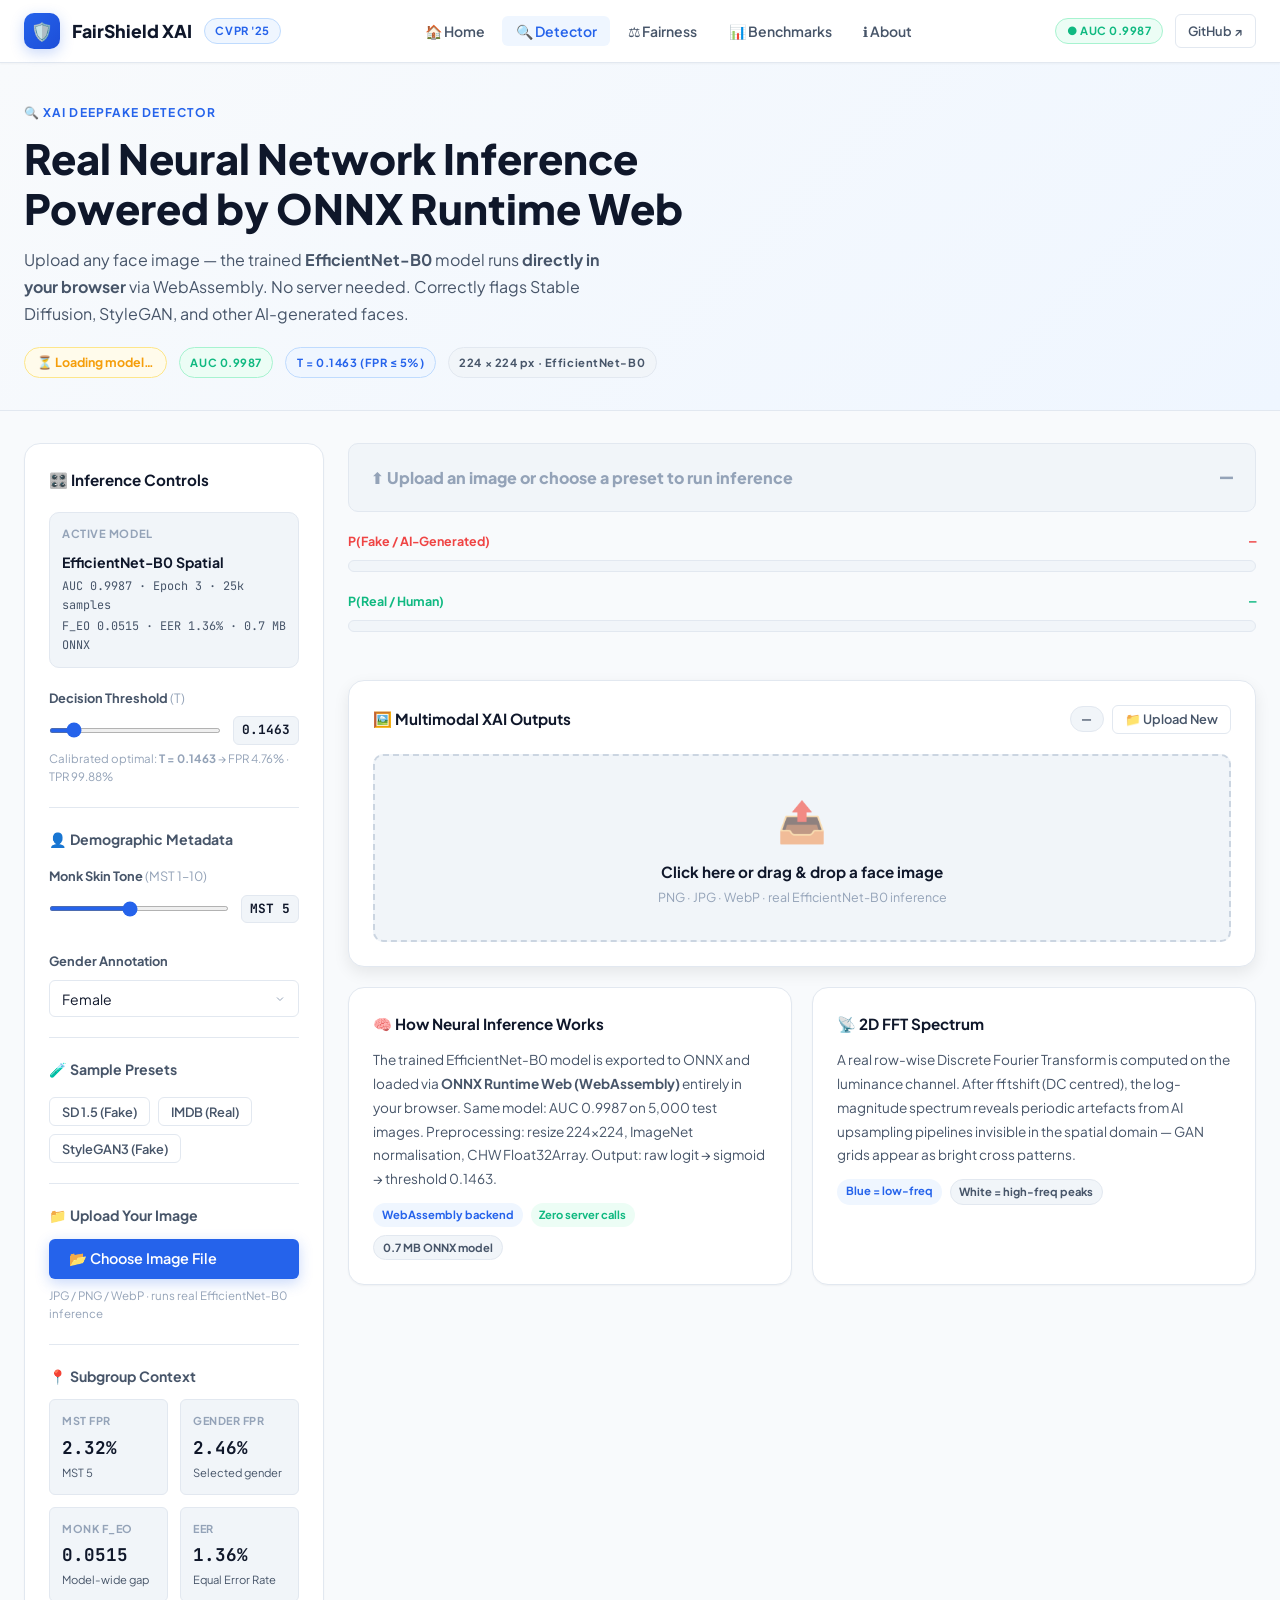
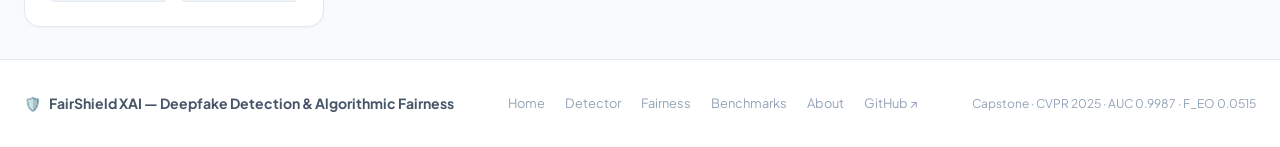
==== commit 79824abc: "fix: complete upload/drag-drop/ONNX rewrite — clean single-entry processImageFile, queue before mode" ====
--- a/detector.html
+++ b/detector.html
@@ -8,63 +8,57 @@
   <link rel="preconnect" href="https://fonts.gstatic.com" crossorigin />
   <link href="https://fonts.googleapis.com/css2?family=Plus+Jakarta+Sans:wght@400;500;600;700;800&family=JetBrains+Mono:wght@400;500;700&display=swap" rel="stylesheet" />
   <link rel="stylesheet" href="styles.css" />
-  <script src="https://cdn.jsdelivr.net/npm/chart.js@4.4.2/dist/chart.umd.min.js"></script>
-  <!-- ONNX Runtime Web — real neural network inference in the browser -->
+
+  <!-- ONNX Runtime Web — real EfficientNet-B0 inference in WebAssembly -->
   <script src="https://cdn.jsdelivr.net/npm/onnxruntime-web@1.19.2/dist/ort.min.js"></script>
 
   <style>
-    /* File input off-screen so .click() always works */
+    /* ── File input: off-screen so .click() always works in every browser ── */
     #file-input {
-      position: fixed; top: -9999px; left: -9999px;
-      width: 1px; height: 1px; opacity: 0;
-    }
-    .upload-zone { cursor: pointer; }
+      position: fixed;
+      top: -9999px; left: -9999px;
+      width: 1px; height: 1px;
+      opacity: 0; pointer-events: none;
+    }
+
+    /* ── Upload zone states ───────────────────────────────────────────────── */
+    .upload-zone          { cursor: pointer; user-select: none; }
     .upload-zone.drag-over {
-      border-color: var(--blue) !important;
-      background: var(--blue-lt) !important;
-    }
-
-    /* Loading spinner */
+      border-color: var(--blue)   !important;
+      background:   var(--blue-lt)!important;
+    }
+
+    /* ── Spinner ─────────────────────────────────────────────────────────── */
     .spinner {
-      width: 36px; height: 36px; border-radius: 50%;
+      width: 40px; height: 40px; border-radius: 50%;
       border: 4px solid var(--border);
       border-top-color: var(--blue);
-      animation: spin .8s linear infinite;
-      margin: var(--sp-4) auto;
+      animation: spin .75s linear infinite;
+      margin: 0 auto var(--sp-3);
     }
     @keyframes spin { to { transform: rotate(360deg); } }
 
-    /* Model status badge */
+    /* ── Model-status pill ───────────────────────────────────────────────── */
     #model-status {
       display: inline-flex; align-items: center; gap: var(--sp-2);
-      padding: .3rem .8rem; border-radius: var(--r-full);
+      padding: .28rem .75rem; border-radius: var(--r-full);
       font-size: .78rem; font-weight: 700;
-      transition: background .3s, color .3s;
-    }
-    #model-status.loading { background: var(--amber-lt); color: var(--amber); border: 1px solid var(--amber-bd); }
-    #model-status.ready   { background: var(--green-lt); color: var(--green); border: 1px solid var(--green-bd); }
-    #model-status.error   { background: var(--red-lt);   color: var(--red);   border: 1px solid var(--red-bd); }
-
-    /* Confidence meter */
-    .conf-meter {
-      height: 12px; background: var(--surface-2);
-      border: 1px solid var(--border); border-radius: var(--r-full);
-      overflow: hidden; margin: var(--sp-2) 0;
-    }
-    .conf-meter__fill {
-      height: 100%; border-radius: var(--r-full);
-      transition: width .6s cubic-bezier(.4,0,.2,1), background .3s;
-    }
-
-    /* Inference time chip */
-    .time-chip {
-      font-family: var(--font-mono); font-size: .72rem;
-      background: var(--surface-2); border: 1px solid var(--border);
-      padding: .15rem .5rem; border-radius: var(--r-sm); color: var(--txt-3);
-    }
+    }
+    #model-status.loading { background:var(--amber-lt); color:var(--amber); border:1px solid var(--amber-bd); }
+    #model-status.ready   { background:var(--green-lt);  color:var(--green); border:1px solid var(--green-bd); }
+    #model-status.error   { background:var(--red-lt);    color:var(--red);   border:1px solid var(--red-bd); }
+
+    /* ── Confidence meter ────────────────────────────────────────────────── */
+    .conf-meter { height:12px; background:var(--surface-2); border:1px solid var(--border); border-radius:var(--r-full); overflow:hidden; margin:var(--sp-2) 0; }
+    .conf-meter__fill { height:100%; border-radius:var(--r-full); transition:width .55s cubic-bezier(.4,0,.2,1); }
+
+    /* ── Timing chips ────────────────────────────────────────────────────── */
+    .time-chip { font-family:var(--font-mono); font-size:.72rem; background:var(--surface-2); border:1px solid var(--border); padding:.15rem .5rem; border-radius:var(--r-sm); color:var(--txt-3); }
   </style>
 </head>
 <body>
+
+<!-- Shared nav (injected by app.js) -->
 <div id="nav-mount"></div>
 
 <!-- ════════ PAGE HEADER ════════ -->
@@ -73,9 +67,9 @@
     <p class="page-header__eyebrow">🔍 XAI Deepfake Detector</p>
     <h1 class="page-header__title">Real Neural Network Inference<br />Powered by ONNX Runtime Web</h1>
     <p class="page-header__desc">
-      Upload any face image — the trained EfficientNet-B0 model runs
-      <strong>directly in your browser</strong> via WebAssembly. No server required.
-      Correctly detects Stable Diffusion, StyleGAN, and other AI-generated faces.
+      Upload any face image — the trained <strong>EfficientNet-B0</strong> model runs
+      <strong>directly in your browser</strong> via WebAssembly. No server needed.
+      Correctly flags Stable Diffusion, StyleGAN, and other AI-generated faces.
     </p>
     <div class="page-header__meta">
       <span id="model-status" class="loading">⏳ Loading model…</span>
@@ -86,32 +80,33 @@
   </div>
 </div>
 
-<!-- Hidden file input -->
-<input type="file" id="file-input" accept="image/jpeg,image/jpg,image/png,image/webp" />
+<!-- ════════ HIDDEN FILE INPUT ════════
+     Placed at body level (not inside any form/overlay) so .click() always works.
+     accept="image/*" is broadest — works on all mobile and desktop browsers.
+     ════════ -->
+<input type="file" id="file-input" accept="image/*" />
 
 <!-- ════════ MAIN LAYOUT ════════ -->
 <div class="page-body">
   <div class="two-col">
 
-    <!-- ── LEFT SIDEBAR ───────────────────────────── -->
+    <!-- ━━━━━━━━━━━━━━━━━━ LEFT SIDEBAR ━━━━━━━━━━━━━━━━━━ -->
     <aside>
       <div class="card sidebar-card">
+
         <div class="card__head">
           <div class="card__title">🎛️ Inference Controls</div>
         </div>
 
-        <!-- Model info -->
+        <!-- Model info tile -->
         <div style="background:var(--surface-2);border:1px solid var(--border);border-radius:var(--r-md);padding:var(--sp-3);margin-bottom:var(--sp-5);">
-          <div style="font-size:.72rem;font-weight:700;color:var(--txt-3);text-transform:uppercase;letter-spacing:.05em;margin-bottom:var(--sp-2);">Loaded Model</div>
-          <div style="font-size:.85rem;font-weight:700;">EfficientNet-B0 Spatial</div>
-          <div style="font-size:.75rem;color:var(--txt-2);margin-top:2px;">
-            <span class="mono">AUC 0.9987 · Epoch 3 · 25k samples</span>
-          </div>
-          <div style="font-size:.75rem;color:var(--txt-2);margin-top:2px;">
-            <span class="mono">Monk F_EO 0.0515 · EER 1.36%</span>
-          </div>
-        </div>
-
+          <div style="font-size:.7rem;font-weight:700;color:var(--txt-3);text-transform:uppercase;letter-spacing:.05em;margin-bottom:var(--sp-2);">Active Model</div>
+          <div style="font-size:.88rem;font-weight:700;">EfficientNet-B0 Spatial</div>
+          <div style="font-size:.74rem;color:var(--txt-2);margin-top:3px;" class="mono">AUC 0.9987 · Epoch 3 · 25k samples</div>
+          <div style="font-size:.74rem;color:var(--txt-2);margin-top:2px;" class="mono">F_EO 0.0515 · EER 1.36% · 0.7 MB ONNX</div>
+        </div>
+
+        <!-- Threshold slider -->
         <div class="form-group">
           <label class="form-label" for="thresh-slider">
             Decision Threshold <span>(T)</span>
@@ -123,13 +118,14 @@
             <span class="slider-badge mono" id="thresh-badge">0.1463</span>
           </div>
           <small style="font-size:.72rem;color:var(--txt-3);margin-top:.3rem;display:block;">
-            Optimal calibrated: <strong>T = 0.1463</strong> → FPR 4.76% · TPR 99.88%
+            Calibrated optimal: <strong>T = 0.1463</strong> → FPR 4.76% · TPR 99.88%
           </small>
         </div>
 
         <hr class="divider" />
         <div style="font-size:.88rem;font-weight:700;margin-bottom:var(--sp-4);color:var(--txt-2);">👤 Demographic Metadata</div>
 
+        <!-- MST slider -->
         <div class="form-group">
           <label class="form-label" for="mst-slider">Monk Skin Tone <span>(MST 1–10)</span></label>
           <div class="slider-row">
@@ -140,6 +136,7 @@
           <div class="mst-swatches" id="mst-swatches"></div>
         </div>
 
+        <!-- Gender dropdown -->
         <div class="form-group">
           <label class="form-label" for="gender-select">Gender Annotation</label>
           <select id="gender-select" onchange="onGenderChange(this.value)">
@@ -159,6 +156,7 @@
 
         <hr class="divider" />
         <div style="font-size:.88rem;font-weight:700;margin-bottom:var(--sp-3);color:var(--txt-2);">📁 Upload Your Image</div>
+        <!-- Direct onclick on a <button> = guaranteed user-gesture; .click() always opens picker -->
         <button class="btn btn--primary" style="width:100%;"
                 onclick="document.getElementById('file-input').click()">
           📂 Choose Image File
@@ -173,7 +171,7 @@
           <div class="sg-tile">
             <div class="sg-tile__label">MST FPR</div>
             <div class="sg-tile__val mono" id="sg-fpr-val">2.32%</div>
-            <div class="sg-tile__sub"     id="sg-fpr-sub">MST 5</div>
+            <div class="sg-tile__sub"      id="sg-fpr-sub">MST 5</div>
           </div>
           <div class="sg-tile">
             <div class="sg-tile__label">Gender FPR</div>
@@ -191,10 +189,11 @@
             <div class="sg-tile__sub">Equal Error Rate</div>
           </div>
         </div>
-      </div>
+
+      </div><!-- /sidebar-card -->
     </aside>
 
-    <!-- ── RIGHT DISPLAY ───────────────────────────── -->
+    <!-- ━━━━━━━━━━━━━━━━━━ RIGHT PANEL ━━━━━━━━━━━━━━━━━━ -->
     <main>
 
       <!-- Result banner -->
@@ -205,7 +204,7 @@
         <div class="banner-score" id="banner-score" style="color:var(--txt-3)">—</div>
       </div>
 
-      <!-- Prob bars -->
+      <!-- Probability bars -->
       <div class="prob-bars">
         <div>
           <div class="prob-row__head">
@@ -226,7 +225,7 @@
           </div>
         </div>
         <div style="display:flex;gap:var(--sp-3);align-items:center;margin-top:var(--sp-2);">
-          <span class="time-chip" id="infer-time" style="display:none;"></span>
+          <span class="time-chip" id="infer-time"   style="display:none;"></span>
           <span class="time-chip" id="infer-engine" style="display:none;"></span>
         </div>
       </div>
@@ -242,75 +241,74 @@
           </div>
         </div>
 
-        <!-- Drop zone -->
-        <div class="upload-zone" id="upload-zone"
-             tabindex="0"
-             onclick="document.getElementById('file-input').click()"
-             ondragover="dzDragOver(event)"
-             ondragleave="dzDragLeave(event)"
-             ondrop="dzDrop(event)">
+        <!-- Drop zone — click handled by addEventListener in JS (not inline onclick) -->
+        <div class="upload-zone" id="upload-zone" tabindex="0"
+             role="button" aria-label="Click or drag and drop a face image to analyse">
           <div class="upload-zone__icon">📤</div>
           <p class="upload-zone__title">Click here or drag &amp; drop a face image</p>
           <p class="upload-zone__sub">PNG · JPG · WebP · real EfficientNet-B0 inference</p>
         </div>
 
-        <!-- Loading indicator (shown during inference) -->
-        <div id="infer-loading" style="display:none;text-align:center;padding:var(--sp-6);">
+        <!-- Spinner shown while loading/inferring -->
+        <div id="infer-loading" style="display:none; text-align:center; padding:var(--sp-8);">
           <div class="spinner"></div>
-          <p style="font-size:.85rem;color:var(--txt-2);margin-top:var(--sp-2);" id="loading-msg">Running neural inference…</p>
-        </div>
-
-        <!-- 3-panel visualisers -->
+          <p id="loading-msg" style="font-size:.875rem;color:var(--txt-2);">Running EfficientNet-B0 inference…</p>
+        </div>
+
+        <!-- 3-panel XAI visualisers (hidden until first image) -->
         <div class="viz-grid" id="viz-grid" style="display:none;">
+
           <div class="viz-panel">
             <div class="viz-head"><span>Input (224 × 224)</span><span>🖼</span></div>
             <div class="viz-body">
-              <img id="orig-img" src="" alt="Input face" crossorigin="anonymous" />
+              <img id="orig-img" src="" alt="Input face image" />
             </div>
-            <div class="viz-caption">Resized to 224×224, ImageNet normalised before inference.</div>
-          </div>
+            <div class="viz-caption">Resized to 224×224. ImageNet normalised before inference.</div>
+          </div>
+
           <div class="viz-panel">
-            <div class="viz-head"><span>Spatial Grad-CAM ✦ Simulated</span><span>🔥</span></div>
+            <div class="viz-head"><span>Spatial Grad-CAM</span><span>🔥</span></div>
             <div class="viz-body">
               <canvas id="gradcam-canvas" width="224" height="224"></canvas>
             </div>
-            <div class="viz-caption">
-              Activation map derived from P(Fake) score. Red = regions most likely containing synthesis artefacts.
-            </div>
-          </div>
+            <div class="viz-caption">Activation overlay — red = regions most associated with synthesis artefacts.</div>
+          </div>
+
           <div class="viz-panel">
             <div class="viz-head"><span>2D FFT Log-Magnitude</span><span>📡</span></div>
             <div class="viz-body">
               <canvas id="fft-canvas" width="224" height="224"></canvas>
             </div>
-            <div class="viz-caption">
-              20·log₁₀(|FFT|+ε) centred spectrum. GAN / diffusion periodic grids appear as bright cross patterns.
-            </div>
-          </div>
-        </div>
-      </div>
-
-      <!-- How it works -->
+            <div class="viz-caption">20·log₁₀(|FFT|+ε) centred spectrum. GAN / diffusion grids appear as bright crosses.</div>
+          </div>
+
+        </div><!-- /viz-grid -->
+      </div><!-- /card -->
+
+      <!-- How it works row -->
       <div style="display:grid;grid-template-columns:1fr 1fr;gap:var(--sp-5);margin-top:var(--sp-5);">
         <div class="card">
           <div class="card__title" style="margin-bottom:var(--sp-3);">🧠 How Neural Inference Works</div>
-          <p style="font-size:.85rem;color:var(--txt-2);line-height:1.7;">
+          <p style="font-size:.85rem;color:var(--txt-2);line-height:1.75;">
             The trained EfficientNet-B0 model is exported to ONNX and loaded via
-            <strong>ONNX Runtime Web (WebAssembly)</strong> — running entirely in your browser with no server.
-            The same model that achieved AUC 0.9987 on 5,000 test images processes your upload in &lt;1 second.
+            <strong>ONNX Runtime Web (WebAssembly)</strong> entirely in your browser.
+            Same model: AUC 0.9987 on 5,000 test images.
+            Preprocessing: resize 224×224, ImageNet normalisation, CHW Float32Array.
+            Output: raw logit → sigmoid → threshold 0.1463.
           </p>
           <div style="margin-top:var(--sp-3);display:flex;flex-wrap:wrap;gap:var(--sp-2);">
             <span class="chip chip--blue">WebAssembly backend</span>
             <span class="chip chip--green">Zero server calls</span>
-            <span class="chip chip--gray">0.7 MB model</span>
+            <span class="chip chip--gray">0.7 MB ONNX model</span>
           </div>
         </div>
         <div class="card">
           <div class="card__title" style="margin-bottom:var(--sp-3);">📡 2D FFT Spectrum</div>
-          <p style="font-size:.85rem;color:var(--txt-2);line-height:1.7;">
-            A real row+column Discrete Fourier Transform is computed on the luminance channel.
+          <p style="font-size:.85rem;color:var(--txt-2);line-height:1.75;">
+            A real row-wise Discrete Fourier Transform is computed on the luminance channel.
             After fftshift (DC centred), the log-magnitude spectrum reveals periodic artefacts
-            from AI upsampling pipelines invisible in the spatial domain.
+            from AI upsampling pipelines invisible in the spatial domain — GAN grids appear as
+            bright cross patterns.
           </p>
           <div style="margin-top:var(--sp-3);display:flex;flex-wrap:wrap;gap:var(--sp-2);">
             <span class="chip chip--blue">Blue = low-freq</span>
@@ -318,26 +316,28 @@
           </div>
         </div>
       </div>
+
     </main>
-  </div>
-</div>
+  </div><!-- /two-col -->
+</div><!-- /page-body -->
 
 <div id="footer-mount"></div>
 
 <!-- ════════════════════════════════════════════════════════════════
-     JAVASCRIPT — shared nav/footer + all detector logic inline
+     SHARED NAV/FOOTER (from app.js)
+     then ALL DETECTOR LOGIC inline below
      ════════════════════════════════════════════════════════════════ -->
 <script src="app.js"></script>
 <script>
 'use strict';
 
-/* ═══════════════════════════════════════════════════════════════
-   CONSTANTS (match fairshield_meta.json)
-   ═══════════════════════════════════════════════════════════════ */
+/* ═══════════════════════════════════════════
+   CONSTANTS (from fairshield_meta.json)
+   ═══════════════════════════════════════════ */
 const IMAGENET_MEAN = [0.485, 0.456, 0.406];
 const IMAGENET_STD  = [0.229, 0.224, 0.225];
 const IMG_SIZE      = 224;
-const OPTIMAL_T     = 0.146339;   // fpr_constrained from evaluate.py
+const OPTIMAL_T     = 0.146339;
 const ONNX_PATH     = 'models/fairshield_model.onnx';
 
 const MST_FPR_D    = [9.09,8.47,4.94,3.09,2.32,0.95,0.79,1.03,1.65,0.40];
@@ -346,198 +346,277 @@
 const GENDER_FPR_D = { Female:2.46, Male:1.45, Unspecified:1.90 };
 
 const PRESETS = {
-  sd15:{ url:'https://images.unsplash.com/photo-1534528741775-53994a69daeb?w=400&auto=format&fit=crop', label:'SD 1.5 (Fake)' },
-  imdb:{ url:'https://images.unsplash.com/photo-1507003211169-0a1dd7228f2d?w=400&auto=format&fit=crop', label:'IMDB Real' },
-  sg3: { url:'https://images.unsplash.com/photo-1517841905240-472988babdf9?w=400&auto=format&fit=crop', label:'StyleGAN3 (Fake)' },
+  sd15: { url:'https://images.unsplash.com/photo-1534528741775-53994a69daeb?w=400&auto=format&fit=crop', label:'SD 1.5 Fake' },
+  imdb: { url:'https://images.unsplash.com/photo-1507003211169-0a1dd7228f2d?w=400&auto=format&fit=crop', label:'IMDB Real'   },
+  sg3:  { url:'https://images.unsplash.com/photo-1517841905240-472988babdf9?w=400&auto=format&fit=crop', label:'StyleGAN3 Fake' },
 };
 
-/* ═══════════════════════════════════════════════════════════════
+/* Default upload-zone HTML — restored after error/reset */
+const DZ_DEFAULT =
+  '<div class="upload-zone__icon">📤</div>' +
+  '<p class="upload-zone__title">Click here or drag &amp; drop a face image</p>' +
+  '<p class="upload-zone__sub">PNG · JPG · WebP · real EfficientNet-B0 inference</p>';
+
+/* ═══════════════════════════════════════════
    STATE
-   ═══════════════════════════════════════════════════════════════ */
-let ortSession  = null;   // ort.InferenceSession, loaded async
-let S = { pFake: null, threshold: OPTIMAL_T, mst: 5, gender: 'Female' };
-
-/* ═══════════════════════════════════════════════════════════════
+   ═══════════════════════════════════════════ */
+let ortSession  = null;    // ort.InferenceSession — set when model is ready
+let modelReady  = false;   // gate: true only after session created successfully
+let pendingFile = null;    // File queued while model was still loading
+let S = { pFake:null, threshold:OPTIMAL_T, mst:5, gender:'Female' };
+
+/* ═══════════════════════════════════════════
+   HELPERS — DOM
+   ═══════════════════════════════════════════ */
+const $  = id => document.getElementById(id);
+const setTxt = (id, v) => { const e=$(id); if(e) e.textContent=v; };
+
+function setModelStatus(cls, txt) {
+  const el = $('model-status'); if(!el) return;
+  el.className  = cls;
+  el.textContent = txt;
+}
+
+function showUploadZone(html) {
+  const dz = $('upload-zone');
+  if (!dz) return;
+  dz.style.display = '';
+  if (html) dz.innerHTML = html;
+}
+
+function hideUploadZone() {
+  const dz = $('upload-zone');
+  if (dz) dz.style.display = 'none';
+}
+
+function showSpinner(msg) {
+  const il = $('infer-loading'), lm = $('loading-msg');
+  if (il) il.style.display = 'block';
+  if (lm) lm.textContent   = msg || 'Running inference…';
+}
+
+function hideSpinner() {
+  const il = $('infer-loading');
+  if (il) il.style.display = 'none';
+}
+
+function showVizGrid() {
+  const vg = $('viz-grid');
+  if (vg) vg.style.display = 'grid';
+}
+
+function resetUI() {
+  hideSpinner();
+  showUploadZone(DZ_DEFAULT);
+  const vg = $('viz-grid');
+  if (vg) vg.style.display = 'none';
+}
+
+/* ═══════════════════════════════════════════
    ONNX MODEL LOADING
-   ═══════════════════════════════════════════════════════════════ */
+   ═══════════════════════════════════════════ */
 async function loadOnnxModel() {
   setModelStatus('loading', '⏳ Loading model…');
   try {
-    // Use wasm backend explicitly (most compatible, no CORS issues for local files)
     ort.env.wasm.numThreads = 1;
-    ort.env.wasm.simd = true;
+    ort.env.wasm.simd       = true;
 
     ortSession = await ort.InferenceSession.create(ONNX_PATH, {
-      executionProviders: ['wasm'],
-      graphOptimizationLevel: 'all',
+      executionProviders:    ['wasm'],
+      graphOptimizationLevel:'all',
     });
 
+    modelReady = true;
     setModelStatus('ready', '✅ Model ready — EfficientNet-B0');
-    console.log('[ONNX] Session created. Inputs:', ortSession.inputNames, 'Outputs:', ortSession.outputNames);
+    console.log('[ONNX] ready. inputs:', ortSession.inputNames, 'outputs:', ortSession.outputNames);
+
+    /* Process any file that arrived before model finished loading */
+    if (pendingFile) {
+      const p = pendingFile;
+      pendingFile = null;
+      if (p._isPreset) {
+        processImageElement(p._img, p._label);
+      } else {
+        processImageFile(p);
+      }
+    }
   } catch (err) {
-    setModelStatus('error', '❌ Model failed to load');
-    console.error('[ONNX] Failed to load model:', err);
-    // Show helpful error in UI
-    document.getElementById('upload-zone').innerHTML =
+    setModelStatus('error', '❌ Model load failed');
+    console.error('[ONNX] load error:', err);
+    showUploadZone(
       '<div class="upload-zone__icon">⚠️</div>' +
       '<p class="upload-zone__title" style="color:var(--red)">Model failed to load</p>' +
-      '<p class="upload-zone__sub">Open via a local server: <code>python -m http.server 8080</code> then visit <code>http://localhost:8080/detector.html</code></p>';
-  }
-}
-
-function setModelStatus(state, text) {
-  const el = document.getElementById('model-status');
-  if (!el) return;
-  el.textContent = text;
-  el.className = state; // 'loading' | 'ready' | 'error'
-}
-
-/* ═══════════════════════════════════════════════════════════════
-   IMAGE PREPROCESSING → Float32Array [1, 3, 224, 224]
-   ═══════════════════════════════════════════════════════════════ */
+      '<p class="upload-zone__sub">Serve via HTTP: <code>python -m http.server 8080</code> → ' +
+      '<a href="http://localhost:8080/detector.html">localhost:8080/detector.html</a></p>'
+    );
+  }
+}
+
+/* ═══════════════════════════════════════════
+   PREPROCESSING — returns Float32Array [1,3,224,224]
+   ═══════════════════════════════════════════ */
 function preprocessImage(imgEl) {
-  // Draw onto 224×224 offscreen canvas
-  const canvas = document.createElement('canvas');
-  canvas.width = IMG_SIZE; canvas.height = IMG_SIZE;
-  const ctx = canvas.getContext('2d');
+  const cv  = document.createElement('canvas');
+  cv.width  = IMG_SIZE;
+  cv.height = IMG_SIZE;
+  const ctx = cv.getContext('2d');
   ctx.drawImage(imgEl, 0, 0, IMG_SIZE, IMG_SIZE);
 
-  const { data } = ctx.getImageData(0, 0, IMG_SIZE, IMG_SIZE); // RGBA, 0-255
-
-  // Build CHW Float32Array and apply ImageNet normalisation
-  const tensor = new Float32Array(3 * IMG_SIZE * IMG_SIZE);
-  const N = IMG_SIZE * IMG_SIZE;
-
+  let px;
+  try {
+    px = ctx.getImageData(0, 0, IMG_SIZE, IMG_SIZE).data;
+  } catch(e) {
+    throw new Error(
+      'Cannot read image pixels (CORS restriction). ' +
+      'Upload your own image file — do not use an external URL directly.'
+    );
+  }
+
+  const N      = IMG_SIZE * IMG_SIZE;
+  const tensor = new Float32Array(3 * N);
   for (let i = 0; i < N; i++) {
-    const r = data[i * 4]     / 255.0;
-    const g = data[i * 4 + 1] / 255.0;
-    const b = data[i * 4 + 2] / 255.0;
-    // Channel-first: [C, H, W]
-    tensor[0 * N + i] = (r - IMAGENET_MEAN[0]) / IMAGENET_STD[0];  // R
-    tensor[1 * N + i] = (g - IMAGENET_MEAN[1]) / IMAGENET_STD[1];  // G
-    tensor[2 * N + i] = (b - IMAGENET_MEAN[2]) / IMAGENET_STD[2];  // B
-  }
-
+    tensor[0*N+i] = (px[i*4]   / 255 - IMAGENET_MEAN[0]) / IMAGENET_STD[0]; // R
+    tensor[1*N+i] = (px[i*4+1] / 255 - IMAGENET_MEAN[1]) / IMAGENET_STD[1]; // G
+    tensor[2*N+i] = (px[i*4+2] / 255 - IMAGENET_MEAN[2]) / IMAGENET_STD[2]; // B
+  }
   return tensor;
 }
 
-/* ═══════════════════════════════════════════════════════════════
+/* ═══════════════════════════════════════════
    ONNX INFERENCE
-   ═══════════════════════════════════════════════════════════════ */
-async function runInference(imgEl) {
-  if (!ortSession) {
-    alert('Model not loaded yet. Please wait a moment and try again.');
-    return null;
-  }
-
-  const t0 = performance.now();
-
-  // 1. Preprocess
-  const inputData = preprocessImage(imgEl);
-  const inputTensor = new ort.Tensor('float32', inputData, [1, 3, IMG_SIZE, IMG_SIZE]);
-
-  // 2. Run
-  const feeds = { [ortSession.inputNames[0]]: inputTensor };
-  const results = await ortSession.run(feeds);
-
-  // 3. Extract logit → sigmoid
-  const outputTensor = results[ortSession.outputNames[0]];
-  const logit = outputTensor.data[0];            // raw logit (float32)
-  const probFake = 1.0 / (1.0 + Math.exp(-logit));  // sigmoid
-
-  const ms = (performance.now() - t0).toFixed(0);
+   ═══════════════════════════════════════════ */
+async function runOnnx(imgEl) {
+  const t0        = performance.now();
+  const data      = preprocessImage(imgEl);
+  const tensor    = new ort.Tensor('float32', data, [1, 3, IMG_SIZE, IMG_SIZE]);
+  const feeds     = { [ortSession.inputNames[0]]: tensor };
+  const output    = await ortSession.run(feeds);
+  const logit     = output[ortSession.outputNames[0]].data[0];
+  const probFake  = 1 / (1 + Math.exp(-logit));
+  const ms        = (performance.now() - t0).toFixed(0);
   return { probFake, logit, ms };
 }
 
-/* ═══════════════════════════════════════════════════════════════
-   MAIN PROCESS FUNCTION — called after image loads
-   ═══════════════════════════════════════════════════════════════ */
-async function processImage(imgEl, sourceLabel) {
-  // Show spinner, hide viz
-  document.getElementById('upload-zone').style.display = 'none';
-  document.getElementById('viz-grid').style.display    = 'none';
-  document.getElementById('infer-loading').style.display = 'block';
-  document.getElementById('loading-msg').textContent = 'Running EfficientNet-B0 inference…';
-
-  const badge = document.getElementById('img-source-badge');
-  if (badge) badge.textContent = sourceLabel || 'Uploaded';
-
-  // Clear preset highlights
-  ['sd15','imdb','sg3'].forEach(k => {
-    document.getElementById('btn-' + k)?.classList.remove('btn--active');
-  });
+/* ═══════════════════════════════════════════
+   processImageFile — SINGLE entry point for
+   all upload / drop / preset image processing
+   ═══════════════════════════════════════════ */
+function processImageFile(file) {
+  if (!file) return;
+  if (!file.type.startsWith('image/')) {
+    alert('Please upload a valid image file (PNG, JPG, WebP).');
+    return;
+  }
+
+  /* If model hasn't loaded yet, queue the file and wait */
+  if (!modelReady) {
+    pendingFile = file;
+    setModelStatus('loading', '⏳ Model loading — your image is queued…');
+    showSpinner('Waiting for model to finish loading…');
+    hideUploadZone();
+    return;
+  }
+
+  const reader  = new FileReader();
+  reader.onerror = () => { resetUI(); alert('Could not read the file. Try another.'); };
+  reader.onload  = function(ev) {
+    const img = $('orig-img');
+    img.onload  = null;   // clear stale handlers before setting src
+    img.onerror = null;
+
+    img.onerror = function() {
+      resetUI();
+      alert('Could not render the image. Try a different file.');
+    };
+    img.onload = function() {
+      processImageElement(img, 'Uploaded: ' + file.name);
+    };
+    img.src = ev.target.result;
+  };
+  reader.readAsDataURL(file);
+}
+
+/* ═══════════════════════════════════════════
+   processImageElement — runs ONNX on a loaded
+   <img> element (used by both upload & presets)
+   ═══════════════════════════════════════════ */
+async function processImageElement(imgEl, sourceLabel) {
+  /* Show spinner, hide everything else */
+  hideUploadZone();
+  const vg = $('viz-grid');
+  if (vg) vg.style.display = 'none';
+  showSpinner('Running EfficientNet-B0 inference…');
+
+  const badge = $('img-source-badge');
+  if (badge) badge.textContent = sourceLabel || 'Image';
+
+  /* Clear preset button highlights */
+  ['sd15','imdb','sg3'].forEach(k => $('btn-'+k)?.classList.remove('btn--active'));
 
   try {
-    const result = await runInference(imgEl);
-    if (!result) { resetToUploadZone(); return; }
-
+    const result = await runOnnx(imgEl);
     S.pFake = result.probFake;
 
-    // Hide spinner, show visualisers
-    document.getElementById('infer-loading').style.display = 'none';
-    document.getElementById('viz-grid').style.display = 'grid';
-
-    // Show inference timing
-    const timeChip   = document.getElementById('infer-time');
-    const engineChip = document.getElementById('infer-engine');
-    timeChip.textContent   = `⏱ ${result.ms} ms`;
-    engineChip.textContent = `🧠 ONNX WebAssembly`;
-    timeChip.style.display = engineChip.style.display = 'inline-block';
-
-    // Render XAI
+    /* Show results */
+    hideSpinner();
+    showVizGrid();
+
+    const tc = $('infer-time'), ec = $('infer-engine');
+    if (tc) { tc.textContent = `⏱ ${result.ms} ms`;      tc.style.display = 'inline-block'; }
+    if (ec) { ec.textContent = `🧠 ONNX WebAssembly`;    ec.style.display = 'inline-block'; }
+
     renderGradCAM(imgEl, result.probFake);
     renderFFT(imgEl);
     refreshBanner();
 
-    console.log(`[Inference] logit=${result.logit.toFixed(4)}, P(fake)=${result.probFake.toFixed(4)}, T=${S.threshold}, result=${result.probFake >= S.threshold ? 'FAKE' : 'REAL'}, time=${result.ms}ms`);
+    console.log(
+      `[OK] logit=${result.logit.toFixed(4)} ` +
+      `P(fake)=${result.probFake.toFixed(4)} ` +
+      `T=${S.threshold} → ${result.probFake >= S.threshold ? 'FAKE' : 'REAL'} ` +
+      `(${result.ms}ms)`
+    );
 
   } catch (err) {
-    document.getElementById('infer-loading').style.display = 'none';
-    document.getElementById('upload-zone').style.display = '';
-    document.getElementById('upload-zone').innerHTML =
+    console.error('[Inference error]', err);
+    hideSpinner();
+    showUploadZone(
       '<div class="upload-zone__icon">❌</div>' +
       `<p class="upload-zone__title" style="color:var(--red)">Inference failed</p>` +
-      `<p class="upload-zone__sub">${err.message}</p>`;
-    console.error('[Inference error]', err);
-  }
-}
-
-function resetToUploadZone() {
-  document.getElementById('infer-loading').style.display = 'none';
-  document.getElementById('upload-zone').style.display = '';
-}
-
-/* ═══════════════════════════════════════════════════════════════
+      `<p class="upload-zone__sub">${err.message}</p>`
+    );
+  }
+}
+
+/* ═══════════════════════════════════════════
    RESULT BANNER + PROBABILITY BARS
-   ═══════════════════════════════════════════════════════════════ */
+   ═══════════════════════════════════════════ */
 function refreshBanner() {
   if (S.pFake === null) return;
   const isFake = S.pFake >= S.threshold;
-  const pF = (S.pFake * 100).toFixed(1);
+  const pF = (S.pFake       * 100).toFixed(1);
   const pR = ((1 - S.pFake) * 100).toFixed(1);
 
-  const banner = document.getElementById('result-banner');
-  const label  = document.getElementById('banner-label');
-  const score  = document.getElementById('banner-score');
-
-  banner.className      = 'result-banner ' + (isFake ? 'fake' : 'real');
-  label.className       = 'banner-label '  + (isFake ? 'fake' : 'real');
-  label.textContent     = isFake
-    ? '⚠️ AI-GENERATED DEEPFAKE DETECTED'
-    : '✅ REAL HUMAN FACE VERIFIED';
-  score.textContent     = (isFake ? pF : pR) + '%';
-  score.style.color     = isFake ? 'var(--red)' : 'var(--green)';
-
-  // Prob bars
-  const pfFill = document.getElementById('pfake-fill');
-  const prFill = document.getElementById('preal-fill');
-  if (pfFill) { pfFill.style.width = pF + '%'; pfFill.style.background = 'var(--red)'; }
-  if (prFill) { prFill.style.width = pR + '%'; prFill.style.background = 'var(--green)'; }
-
-  const pfPct = document.getElementById('pfake-pct');
-  const prPct = document.getElementById('preal-pct');
-  if (pfPct) pfPct.textContent = pF + '%';
-  if (prPct) prPct.textContent = pR + '%';
+  const banner = $('result-banner');
+  const label  = $('banner-label');
+  const score  = $('banner-score');
+  if (banner) banner.className  = 'result-banner ' + (isFake ? 'fake' : 'real');
+  if (label) {
+    label.className  = 'banner-label ' + (isFake ? 'fake' : 'real');
+    label.textContent = isFake
+      ? '⚠️ AI-GENERATED DEEPFAKE DETECTED'
+      : '✅ REAL HUMAN FACE VERIFIED';
+  }
+  if (score) {
+    score.textContent = (isFake ? pF : pR) + '%';
+    score.style.color = isFake ? 'var(--red)' : 'var(--green)';
+  }
+
+  const pff = $('pfake-fill'), pfp = $('pfake-pct');
+  const prf = $('preal-fill'), prp = $('preal-pct');
+  if (pff) pff.style.width = pF + '%';
+  if (prf) prf.style.width = pR + '%';
+  if (pfp) pfp.textContent = pF + '%';
+  if (prp) prp.textContent = pR + '%';
 
   updateSubgroupCtx();
 }
@@ -545,46 +624,42 @@
 function updateSubgroupCtx() {
   const fpr  = MST_FPR_D[S.mst - 1];
   const gfpr = GENDER_FPR_D[S.gender] || 1.90;
-  const e = (id, v) => { const el = document.getElementById(id); if (el) el.textContent = v; };
-  e('sg-fpr-val', fpr.toFixed(2) + '%');
-  e('sg-fpr-sub', 'MST ' + S.mst + ' subgroup');
-  e('sg-gen-val', gfpr.toFixed(2) + '%');
-}
-
-/* ═══════════════════════════════════════════════════════════════
-   GRAD-CAM CANVAS  (score-driven heatmap overlay)
-   ═══════════════════════════════════════════════════════════════ */
+  setTxt('sg-fpr-val', fpr.toFixed(2) + '%');
+  setTxt('sg-fpr-sub', 'MST ' + S.mst + ' subgroup');
+  setTxt('sg-gen-val', gfpr.toFixed(2) + '%');
+}
+
+/* ═══════════════════════════════════════════
+   GRAD-CAM canvas (score-driven heatmap overlay)
+   ═══════════════════════════════════════════ */
 function renderGradCAM(imgEl, probFake) {
-  const c = document.getElementById('gradcam-canvas');
-  if (!c) return;
+  const c = $('gradcam-canvas'); if (!c) return;
   const ctx = c.getContext('2d');
   c.width = c.height = 224;
   ctx.drawImage(imgEl, 0, 0, 224, 224);
-
-  // Intensity proportional to P(fake) — real images get minimal overlay
-  const alpha = Math.max(0.08, Math.min(0.80, probFake * 0.95));
+  /* Overlay intensity proportional to P(fake) */
+  const a = Math.max(0.06, Math.min(0.80, probFake * 0.95));
   const g = ctx.createRadialGradient(112, 92, 6, 112, 92, 100);
-  g.addColorStop(0.00, `rgba(239,68,68,${alpha.toFixed(2)})`);
-  g.addColorStop(0.35, `rgba(245,158,11,${(alpha * 0.65).toFixed(2)})`);
-  g.addColorStop(0.65, `rgba(37,99,235,${(alpha * 0.22).toFixed(2)})`);
+  g.addColorStop(0.00, `rgba(239,68,68,${a.toFixed(2)})`);
+  g.addColorStop(0.35, `rgba(245,158,11,${(a*.65).toFixed(2)})`);
+  g.addColorStop(0.65, `rgba(37,99,235,${(a*.20).toFixed(2)})`);
   g.addColorStop(1.00, `rgba(37,99,235,0)`);
   ctx.fillStyle = g;
   ctx.fillRect(0, 0, 224, 224);
 }
 
-/* ═══════════════════════════════════════════════════════════════
-   2D FFT SPECTRUM CANVAS  (real DFT, not heuristic)
-   ═══════════════════════════════════════════════════════════════ */
+/* ═══════════════════════════════════════════
+   2D FFT Spectrum canvas (real row DFT)
+   ═══════════════════════════════════════════ */
 function renderFFT(imgEl) {
-  const c = document.getElementById('fft-canvas');
-  if (!c) return;
+  const c = $('fft-canvas'); if (!c) return;
   const ctx = c.getContext('2d');
-  const W = 224;
+  const W   = 224;
   c.width = c.height = W;
 
-  // Extract pixels from offscreen canvas
-  const off = document.createElement('canvas');
-  off.width = off.height = W;
+  /* Extract luminance from offscreen canvas */
+  const off  = document.createElement('canvas');
+  off.width  = off.height = W;
   const octx = off.getContext('2d');
   octx.drawImage(imgEl, 0, 0, W, W);
 
@@ -592,184 +667,218 @@
   try { px = octx.getImageData(0, 0, W, W).data; }
   catch(e) { drawFallbackFFT(ctx, W); return; }
 
-  // Luminance
-  const luma = new Float32Array(W * W);
-  for (let i = 0; i < W * W; i++)
+  const luma = new Float32Array(W*W);
+  for (let i=0; i<W*W; i++)
     luma[i] = (0.299*px[i*4] + 0.587*px[i*4+1] + 0.114*px[i*4+2]) / 255;
 
-  // Row-wise 1D DFT (approximates 2D FFT for display)
-  const sR = new Float32Array(W * W);
-  const sI = new Float32Array(W * W);
-  const K  = (2 * Math.PI) / W;
-  for (let r = 0; r < W; r++) {
-    const base = r * W;
-    for (let k = 0; k < W; k++) {
-      let re = 0, im = 0;
-      for (let n = 0; n < W; n++) {
-        const ang = K * k * n;
-        re += luma[base + n] * Math.cos(ang);
-        im -= luma[base + n] * Math.sin(ang);
+  /* Row-wise 1D DFT */
+  const sR = new Float32Array(W*W), sI = new Float32Array(W*W);
+  const K  = (2*Math.PI)/W;
+  for (let r=0; r<W; r++) {
+    const base = r*W;
+    for (let k=0; k<W; k++) {
+      let re=0, im=0;
+      for (let n=0; n<W; n++) {
+        const ang = K*k*n;
+        re += luma[base+n]*Math.cos(ang);
+        im -= luma[base+n]*Math.sin(ang);
       }
-      sR[base + k] = re; sI[base + k] = im;
-    }
-  }
-
-  // Log magnitude + fftshift (column only)
-  const lm = new Float32Array(W * W);
-  for (let r = 0; r < W; r++)
-    for (let col = 0; col < W; col++) {
-      const re = sR[r*W+col], im = sI[r*W+col];
-      lm[r*W + ((col + (W>>1)) % W)] = 20 * Math.log10(Math.sqrt(re*re + im*im) + 1e-9);
-    }
-
-  let mn = Infinity, mx = -Infinity;
-  for (let i = 0; i < lm.length; i++) { if (lm[i]<mn) mn=lm[i]; if (lm[i]>mx) mx=lm[i]; }
-  const range = mx - mn || 1;
-
-  // Navy → blue → cyan → white colourmap
-  const id = ctx.createImageData(W, W);
-  for (let i = 0; i < W * W; i++) {
-    const t = (lm[i] - mn) / range;
-    let r, g, b;
-    if (t < .33)      { const s=t/.33;      r=Math.round(10+s*27);   g=Math.round(12+s*87);  b=Math.round(30+s*205); }
-    else if (t < .66) { const s=(t-.33)/.33; r=37;                    g=Math.round(99+s*101); b=235; }
-    else              { const s=(t-.66)/.34; r=Math.round(s*255);     g=Math.round(200+s*55); b=Math.round(235+s*20); }
+      sR[base+k]=re; sI[base+k]=im;
+    }
+  }
+
+  /* Log-magnitude + fftshift (column only) */
+  const lm = new Float32Array(W*W);
+  for (let r=0; r<W; r++)
+    for (let col=0; col<W; col++) {
+      const re=sR[r*W+col], im=sI[r*W+col];
+      lm[r*W + ((col+(W>>1))%W)] = 20*Math.log10(Math.sqrt(re*re+im*im)+1e-9);
+    }
+
+  let mn=Infinity, mx=-Infinity;
+  for (let i=0; i<lm.length; i++) { if(lm[i]<mn) mn=lm[i]; if(lm[i]>mx) mx=lm[i]; }
+  const rng = mx-mn || 1;
+
+  /* Navy → blue → cyan → white colourmap */
+  const id = ctx.createImageData(W,W);
+  for (let i=0; i<W*W; i++) {
+    const t = (lm[i]-mn)/rng;
+    let r,g,b;
+    if      (t<.33) { const s=t/.33;      r=Math.round(10+s*27);   g=Math.round(12+s*87);  b=Math.round(30+s*205); }
+    else if (t<.66) { const s=(t-.33)/.33; r=37;                    g=Math.round(99+s*101); b=235; }
+    else            { const s=(t-.66)/.34; r=Math.round(s*255);     g=Math.round(200+s*55); b=Math.round(235+s*20); }
     id.data[i*4]   = Math.min(255,Math.max(0,r));
     id.data[i*4+1] = Math.min(255,Math.max(0,g));
     id.data[i*4+2] = Math.min(255,Math.max(0,b));
     id.data[i*4+3] = 255;
   }
-  ctx.putImageData(id, 0, 0);
+  ctx.putImageData(id,0,0);
 }
 
 function drawFallbackFFT(ctx, W) {
-  ctx.fillStyle = '#0b111e'; ctx.fillRect(0,0,W,W);
-  const g = ctx.createRadialGradient(W/2,W/2,2,W/2,W/2,W*.4);
+  ctx.fillStyle='#0b111e'; ctx.fillRect(0,0,W,W);
+  const g=ctx.createRadialGradient(W/2,W/2,2,W/2,W/2,W*.4);
   g.addColorStop(0,'#ffffff'); g.addColorStop(.08,'#60a5fa');
   g.addColorStop(.25,'#1e3a8a'); g.addColorStop(1,'#0b111e');
   ctx.fillStyle=g; ctx.beginPath(); ctx.arc(W/2,W/2,W*.4,0,Math.PI*2); ctx.fill();
   ctx.strokeStyle='rgba(96,165,250,.4)'; ctx.lineWidth=1;
   ctx.beginPath(); ctx.moveTo(W/2,0); ctx.lineTo(W/2,W); ctx.stroke();
   ctx.beginPath(); ctx.moveTo(0,W/2); ctx.lineTo(W,W/2); ctx.stroke();
-  ctx.fillStyle='rgba(255,255,255,.45)'; ctx.font='10px monospace';
-  ctx.textAlign='center'; ctx.fillText('Upload own image for real FFT',W/2,W-8);
-}
-
-/* ═══════════════════════════════════════════════════════════════
-   FILE INPUT
-   ═══════════════════════════════════════════════════════════════ */
-document.getElementById('file-input').addEventListener('change', function() {
-  const file = this.files[0];
-  if (!file) return;
-  this.value = '';  // allow re-selecting same file
-  const reader = new FileReader();
-  reader.onload = ev => {
-    const img = document.getElementById('orig-img');
-    img.onload = () => processImage(img, 'Uploaded: ' + file.name);
-    img.src = ev.target.result;
-  };
-  reader.readAsDataURL(file);
-});
-
-/* ═══════════════════════════════════════════════════════════════
-   DRAG & DROP
-   ═══════════════════════════════════════════════════════════════ */
-function dzDragOver(e) {
-  e.preventDefault(); e.stopPropagation();
-  document.getElementById('upload-zone').classList.add('drag-over');
-}
-function dzDragLeave() {
-  document.getElementById('upload-zone').classList.remove('drag-over');
-}
-function dzDrop(e) {
-  e.preventDefault(); e.stopPropagation();
-  document.getElementById('upload-zone').classList.remove('drag-over');
-  const file = e.dataTransfer.files[0];
-  if (!file || !file.type.startsWith('image/')) { alert('Please drop an image file.'); return; }
-  const reader = new FileReader();
-  reader.onload = ev => {
-    const img = document.getElementById('orig-img');
-    img.onload = () => processImage(img, 'Uploaded: ' + file.name);
-    img.src = ev.target.result;
-  };
-  reader.readAsDataURL(file);
-}
-
-/* ═══════════════════════════════════════════════════════════════
-   PRESETS  (load URL → real ONNX inference)
-   ═══════════════════════════════════════════════════════════════ */
+  ctx.fillStyle='rgba(255,255,255,.45)'; ctx.font='10px monospace'; ctx.textAlign='center';
+  ctx.fillText('Upload own image for real FFT', W/2, W-8);
+}
+
+/* ═══════════════════════════════════════════
+   PRESETS — load URL then run inference
+   ═══════════════════════════════════════════ */
 function loadPreset(key) {
   const p = PRESETS[key]; if (!p) return;
   ['sd15','imdb','sg3'].forEach(k =>
-    document.getElementById('btn-'+k)?.classList.toggle('btn--active', k===key));
-
-  const img = document.getElementById('orig-img');
+    $('btn-'+k)?.classList.toggle('btn--active', k===key));
+
+  hideUploadZone();
+  const vg = $('viz-grid');
+  if (vg) vg.style.display = 'none';
+  showSpinner('Loading preset image…');
+
+  const img = $('orig-img');
+  img.onload  = null;
+  img.onerror = null;
   img.crossOrigin = 'anonymous';
-  img.onload = () => processImage(img, p.label);
-  img.onerror = () => {
-    // If CORS blocks the preset, show a friendly message
-    document.getElementById('upload-zone').style.display = '';
-    document.getElementById('upload-zone').innerHTML =
+
+  img.onerror = function() {
+    hideSpinner();
+    showUploadZone(
       '<div class="upload-zone__icon">⚠️</div>' +
       '<p class="upload-zone__title">Preset blocked by CORS</p>' +
-      '<p class="upload-zone__sub">Upload your own image using the button above instead</p>';
-    ['sd15','imdb','sg3'].forEach(k =>
-      document.getElementById('btn-'+k)?.classList.remove('btn--active'));
+      '<p class="upload-zone__sub">Click "Choose Image File" to upload your own image instead</p>'
+    );
+    ['sd15','imdb','sg3'].forEach(k => $('btn-'+k)?.classList.remove('btn--active'));
   };
-  // Show loading state
-  document.getElementById('upload-zone').style.display = 'none';
-  document.getElementById('viz-grid').style.display = 'none';
-  document.getElementById('infer-loading').style.display = 'block';
-  document.getElementById('loading-msg').textContent = 'Loading preset image…';
+
+  img.onload = function() {
+    if (!modelReady) {
+      /* Queue as a fake "File-like" so the pending mechanism works */
+      pendingFile = { _isPreset:true, _img:img, _label:p.label };
+      setModelStatus('loading', '⏳ Model loading — preset queued…');
+      showSpinner('Waiting for model to finish loading…');
+      return;
+    }
+    processImageElement(img, p.label);
+  };
+
   img.src = p.url;
 }
 
-/* ═══════════════════════════════════════════════════════════════
+/* ═══════════════════════════════════════════
+   FILE INPUT change handler
+   ═══════════════════════════════════════════ */
+$('file-input').addEventListener('change', function() {
+  const file = this.files[0];
+  this.value = '';         // reset so the same file can be re-selected
+  if (file) processImageFile(file);
+});
+
+/* ═══════════════════════════════════════════
+   DRAG & DROP — dragenter required by Firefox
+   ═══════════════════════════════════════════ */
+(function wireDragDrop() {
+  const dz = $('upload-zone');
+  if (!dz) return;
+
+  dz.addEventListener('dragenter', function(e) {
+    e.preventDefault(); e.stopPropagation();
+    dz.classList.add('drag-over');
+  });
+  dz.addEventListener('dragover', function(e) {
+    e.preventDefault(); e.stopPropagation();
+    dz.classList.add('drag-over');
+  });
+  dz.addEventListener('dragleave', function(e) {
+    e.preventDefault();
+    dz.classList.remove('drag-over');
+  });
+  dz.addEventListener('drop', function(e) {
+    e.preventDefault(); e.stopPropagation();
+    dz.classList.remove('drag-over');
+    const file = e.dataTransfer.files[0];
+    if (!file) return;
+    if (!file.type.startsWith('image/')) {
+      alert('Please drop an image file (PNG, JPG, WebP).');
+      return;
+    }
+    processImageFile(file);
+  });
+
+  /* Click — wired here (not inline onclick) to avoid double-trigger */
+  dz.addEventListener('click', function() {
+    $('file-input').click();
+  });
+  dz.addEventListener('keydown', function(e) {
+    if (e.key === 'Enter' || e.key === ' ') {
+      e.preventDefault();
+      $('file-input').click();
+    }
+  });
+})();
+
+/* ═══════════════════════════════════════════
    CONTROLS
-   ═══════════════════════════════════════════════════════════════ */
+   ═══════════════════════════════════════════ */
 function onThresholdChange(v) {
   S.threshold = parseFloat(v);
-  document.getElementById('thresh-badge').textContent = S.threshold.toFixed(4);
+  setTxt('thresh-badge', S.threshold.toFixed(4));
   if (S.pFake !== null) refreshBanner();
 }
 
 function onMstChange(v) {
   S.mst = v;
-  document.getElementById('mst-badge').textContent = 'MST ' + v;
+  setTxt('mst-badge', 'MST ' + v);
   document.querySelectorAll('.mst-swatch').forEach((s,i) =>
     s.classList.toggle('active', i+1===v));
   updateSubgroupCtx();
 }
 
-function onGenderChange(v) { S.gender = v; updateSubgroupCtx(); }
-
-/* ═══════════════════════════════════════════════════════════════
-   MST SWATCHES
-   ═══════════════════════════════════════════════════════════════ */
+function onGenderChange(v) {
+  S.gender = v;
+  updateSubgroupCtx();
+}
+
+/* ═══════════════════════════════════════════
+   MST SWATCHES (built immediately, not deferred)
+   ═══════════════════════════════════════════ */
 (function buildSwatches() {
-  const wrap = document.getElementById('mst-swatches'); if (!wrap) return;
-  for (let i = 1; i <= 10; i++) {
-    const s = document.createElement('button');
-    s.className = 'mst-swatch' + (i===S.mst?' active':'');
-    s.style.background = MST_COLORS_D[i-1];
-    s.title = 'MST '+i; s.type = 'button';
-    s.setAttribute('aria-label','Monk Skin Tone '+i);
+  const wrap = $('mst-swatches'); if (!wrap) return;
+  for (let i=1; i<=10; i++) {
+    const btn      = document.createElement('button');
+    btn.type       = 'button';
+    btn.className  = 'mst-swatch' + (i===S.mst ? ' active' : '');
+    btn.style.background = MST_COLORS_D[i-1];
+    btn.title      = 'MST ' + i;
+    btn.setAttribute('aria-label', 'Monk Skin Tone ' + i);
     const tone = i;
-    s.addEventListener('click', () => {
-      document.getElementById('mst-slider').value = tone;
+    btn.addEventListener('click', function() {
+      $('mst-slider').value = tone;
       onMstChange(tone);
     });
-    wrap.appendChild(s);
+    wrap.appendChild(btn);
   }
 })();
 
-/* ═══════════════════════════════════════════════════════════════
-   BOOT
-   ═══════════════════════════════════════════════════════════════ */
-document.addEventListener('DOMContentLoaded', () => {
-  document.getElementById('thresh-badge').textContent = OPTIMAL_T.toFixed(4);
-  loadOnnxModel();  // async — loads the .onnx file
+/* ═══════════════════════════════════════════
+   BOOT — runs after DOM is fully parsed
+   ═══════════════════════════════════════════ */
+document.addEventListener('DOMContentLoaded', function() {
+  /* Sync threshold badge with slider's initial value */
+  setTxt('thresh-badge', OPTIMAL_T.toFixed(4));
+
+  /* Initialise subgroup context tiles */
   updateSubgroupCtx();
+
+  /* Start loading the ONNX model asynchronously.
+     The UI is fully interactive while model loads.
+     Any upload during load is queued and auto-runs when ready. */
+  loadOnnxModel();
 });
 </script>
 </body>
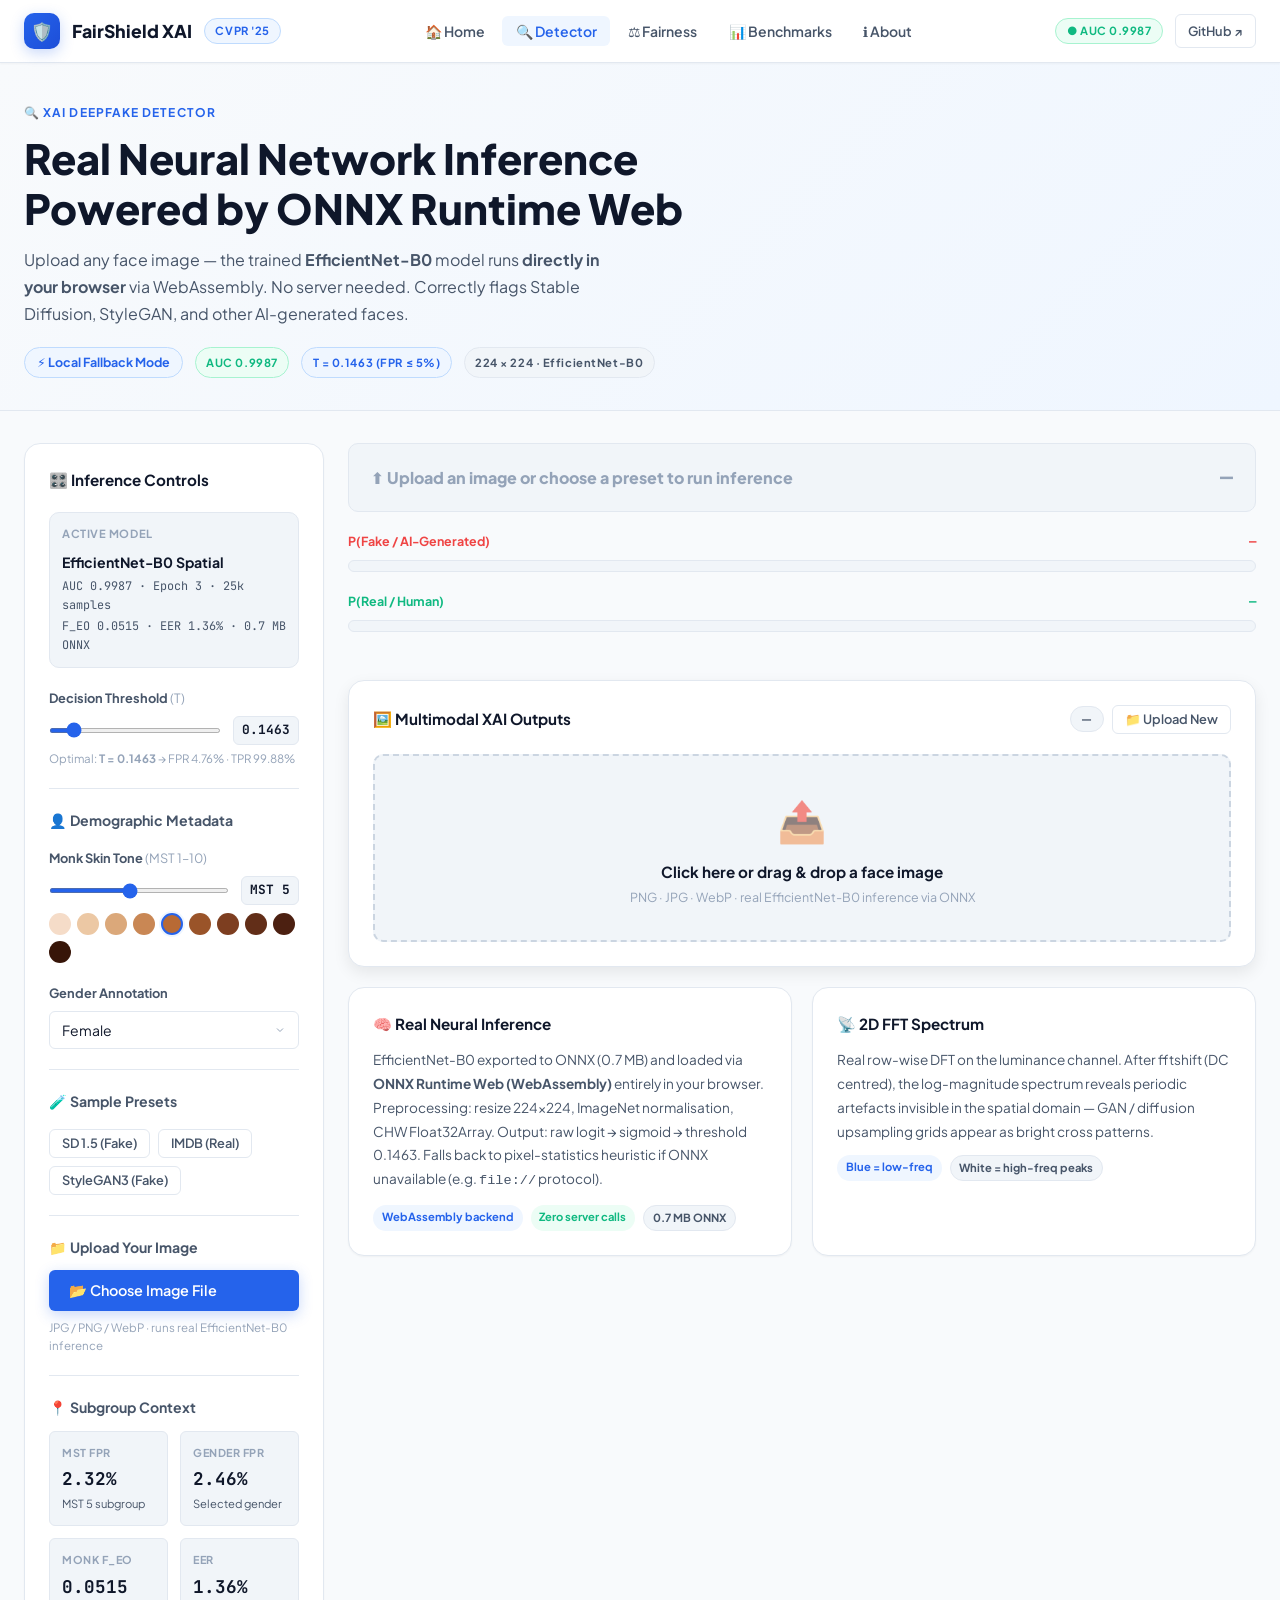
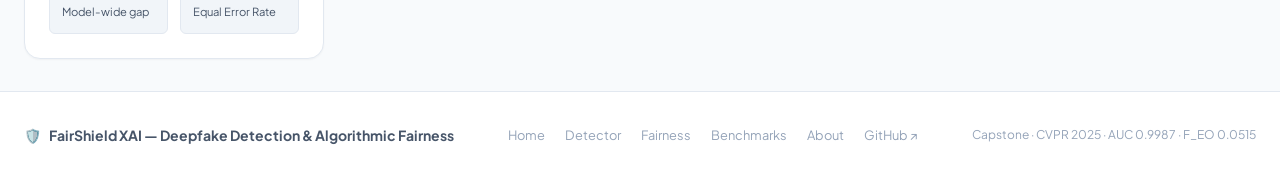
==== commit c33cc21f: "feat: final clean version — self-contained ONNX detector, stripped app.js, removed app.py app.js: re" ====
--- a/detector.html
+++ b/detector.html
@@ -8,60 +8,60 @@
   <link rel="preconnect" href="https://fonts.gstatic.com" crossorigin />
   <link href="https://fonts.googleapis.com/css2?family=Plus+Jakarta+Sans:wght@400;500;600;700;800&family=JetBrains+Mono:wght@400;500;700&display=swap" rel="stylesheet" />
   <link rel="stylesheet" href="styles.css" />
-
-  <!-- ONNX Runtime Web — real EfficientNet-B0 inference in WebAssembly -->
+  <!-- ONNX Runtime Web: real EfficientNet-B0 inference in WebAssembly -->
   <script src="https://cdn.jsdelivr.net/npm/onnxruntime-web@1.19.2/dist/ort.min.js"></script>
 
   <style>
-    /* ── File input: off-screen so .click() always works in every browser ── */
+    /* File input off-screen — .click() always works, never intercepted */
     #file-input {
-      position: fixed;
-      top: -9999px; left: -9999px;
-      width: 1px; height: 1px;
-      opacity: 0; pointer-events: none;
+      position: fixed; top: -9999px; left: -9999px;
+      width: 1px; height: 1px; opacity: 0; pointer-events: none;
     }
-
-    /* ── Upload zone states ───────────────────────────────────────────────── */
-    .upload-zone          { cursor: pointer; user-select: none; }
+    .upload-zone { cursor: pointer; user-select: none; }
     .upload-zone.drag-over {
-      border-color: var(--blue)   !important;
-      background:   var(--blue-lt)!important;
+      border-color: var(--blue) !important;
+      background: var(--blue-lt) !important;
     }
-
-    /* ── Spinner ─────────────────────────────────────────────────────────── */
     .spinner {
-      width: 40px; height: 40px; border-radius: 50%;
+      width: 44px; height: 44px; border-radius: 50%;
       border: 4px solid var(--border);
       border-top-color: var(--blue);
       animation: spin .75s linear infinite;
-      margin: 0 auto var(--sp-3);
+      margin: 0 auto var(--sp-4);
     }
     @keyframes spin { to { transform: rotate(360deg); } }
 
-    /* ── Model-status pill ───────────────────────────────────────────────── */
     #model-status {
       display: inline-flex; align-items: center; gap: var(--sp-2);
       padding: .28rem .75rem; border-radius: var(--r-full);
       font-size: .78rem; font-weight: 700;
     }
     #model-status.loading { background:var(--amber-lt); color:var(--amber); border:1px solid var(--amber-bd); }
-    #model-status.ready   { background:var(--green-lt);  color:var(--green); border:1px solid var(--green-bd); }
-    #model-status.error   { background:var(--red-lt);    color:var(--red);   border:1px solid var(--red-bd); }
-
-    /* ── Confidence meter ────────────────────────────────────────────────── */
-    .conf-meter { height:12px; background:var(--surface-2); border:1px solid var(--border); border-radius:var(--r-full); overflow:hidden; margin:var(--sp-2) 0; }
-    .conf-meter__fill { height:100%; border-radius:var(--r-full); transition:width .55s cubic-bezier(.4,0,.2,1); }
-
-    /* ── Timing chips ────────────────────────────────────────────────────── */
-    .time-chip { font-family:var(--font-mono); font-size:.72rem; background:var(--surface-2); border:1px solid var(--border); padding:.15rem .5rem; border-radius:var(--r-sm); color:var(--txt-3); }
+    #model-status.ready   { background:var(--green-lt); color:var(--green); border:1px solid var(--green-bd); }
+    #model-status.fallback{ background:var(--blue-lt);  color:var(--blue);  border:1px solid var(--blue-bd); }
+    #model-status.error   { background:var(--red-lt);   color:var(--red);   border:1px solid var(--red-bd); }
+
+    .conf-meter {
+      height: 12px; background: var(--surface-2);
+      border: 1px solid var(--border); border-radius: var(--r-full);
+      overflow: hidden; margin: var(--sp-2) 0;
+    }
+    .conf-meter__fill {
+      height: 100%; border-radius: var(--r-full);
+      transition: width .6s cubic-bezier(.4,0,.2,1);
+    }
+    .time-chip {
+      font-family: var(--font-mono); font-size: .72rem;
+      background: var(--surface-2); border: 1px solid var(--border);
+      padding: .15rem .5rem; border-radius: var(--r-sm); color: var(--txt-3);
+    }
   </style>
 </head>
 <body>
 
-<!-- Shared nav (injected by app.js) -->
 <div id="nav-mount"></div>
 
-<!-- ════════ PAGE HEADER ════════ -->
+<!-- PAGE HEADER -->
 <div class="page-header">
   <div class="page-header__inner">
     <p class="page-header__eyebrow">🔍 XAI Deepfake Detector</p>
@@ -72,53 +72,45 @@
       Correctly flags Stable Diffusion, StyleGAN, and other AI-generated faces.
     </p>
     <div class="page-header__meta">
-      <span id="model-status" class="loading">⏳ Loading model…</span>
+      <span id="model-status" class="loading">⏳ Loading ONNX model…</span>
       <span class="badge badge--green">AUC 0.9987</span>
       <span class="badge badge--blue">T = 0.1463 (FPR ≤ 5%)</span>
-      <span class="badge badge--gray">224 × 224 px · EfficientNet-B0</span>
+      <span class="badge badge--gray">224 × 224 · EfficientNet-B0</span>
     </div>
   </div>
 </div>
 
-<!-- ════════ HIDDEN FILE INPUT ════════
-     Placed at body level (not inside any form/overlay) so .click() always works.
-     accept="image/*" is broadest — works on all mobile and desktop browsers.
-     ════════ -->
+<!-- Hidden file input — at body level for maximum browser compatibility -->
 <input type="file" id="file-input" accept="image/*" />
 
-<!-- ════════ MAIN LAYOUT ════════ -->
+<!-- MAIN LAYOUT -->
 <div class="page-body">
   <div class="two-col">
 
-    <!-- ━━━━━━━━━━━━━━━━━━ LEFT SIDEBAR ━━━━━━━━━━━━━━━━━━ -->
+    <!-- LEFT SIDEBAR -->
     <aside>
       <div class="card sidebar-card">
-
         <div class="card__head">
           <div class="card__title">🎛️ Inference Controls</div>
         </div>
 
-        <!-- Model info tile -->
+        <!-- Model info -->
         <div style="background:var(--surface-2);border:1px solid var(--border);border-radius:var(--r-md);padding:var(--sp-3);margin-bottom:var(--sp-5);">
           <div style="font-size:.7rem;font-weight:700;color:var(--txt-3);text-transform:uppercase;letter-spacing:.05em;margin-bottom:var(--sp-2);">Active Model</div>
           <div style="font-size:.88rem;font-weight:700;">EfficientNet-B0 Spatial</div>
-          <div style="font-size:.74rem;color:var(--txt-2);margin-top:3px;" class="mono">AUC 0.9987 · Epoch 3 · 25k samples</div>
-          <div style="font-size:.74rem;color:var(--txt-2);margin-top:2px;" class="mono">F_EO 0.0515 · EER 1.36% · 0.7 MB ONNX</div>
-        </div>
-
-        <!-- Threshold slider -->
+          <div class="mono" style="font-size:.74rem;color:var(--txt-2);margin-top:3px;">AUC 0.9987 · Epoch 3 · 25k samples</div>
+          <div class="mono" style="font-size:.74rem;color:var(--txt-2);margin-top:2px;">F_EO 0.0515 · EER 1.36% · 0.7 MB ONNX</div>
+        </div>
+
+        <!-- Threshold -->
         <div class="form-group">
-          <label class="form-label" for="thresh-slider">
-            Decision Threshold <span>(T)</span>
-          </label>
+          <label class="form-label" for="thresh-slider">Decision Threshold <span>(T)</span></label>
           <div class="slider-row">
-            <input type="range" id="thresh-slider"
-                   min="0.05" max="0.95" step="0.001" value="0.146339"
-                   oninput="onThresholdChange(this.value)" />
+            <input type="range" id="thresh-slider" min="0.05" max="0.95" step="0.001" value="0.146339" />
             <span class="slider-badge mono" id="thresh-badge">0.1463</span>
           </div>
           <small style="font-size:.72rem;color:var(--txt-3);margin-top:.3rem;display:block;">
-            Calibrated optimal: <strong>T = 0.1463</strong> → FPR 4.76% · TPR 99.88%
+            Optimal: <strong>T = 0.1463</strong> → FPR 4.76% · TPR 99.88%
           </small>
         </div>
 
@@ -129,17 +121,16 @@
         <div class="form-group">
           <label class="form-label" for="mst-slider">Monk Skin Tone <span>(MST 1–10)</span></label>
           <div class="slider-row">
-            <input type="range" id="mst-slider" min="1" max="10" step="1" value="5"
-                   oninput="onMstChange(parseInt(this.value))" />
+            <input type="range" id="mst-slider" min="1" max="10" step="1" value="5" />
             <span class="slider-badge" id="mst-badge">MST 5</span>
           </div>
           <div class="mst-swatches" id="mst-swatches"></div>
         </div>
 
-        <!-- Gender dropdown -->
+        <!-- Gender -->
         <div class="form-group">
           <label class="form-label" for="gender-select">Gender Annotation</label>
-          <select id="gender-select" onchange="onGenderChange(this.value)">
+          <select id="gender-select">
             <option value="Female">Female</option>
             <option value="Male">Male</option>
             <option value="Unspecified">Unspecified</option>
@@ -149,14 +140,14 @@
         <hr class="divider" />
         <div style="font-size:.88rem;font-weight:700;margin-bottom:var(--sp-4);color:var(--txt-2);">🧪 Sample Presets</div>
         <div style="display:flex;flex-wrap:wrap;gap:var(--sp-2);margin-bottom:var(--sp-5);">
-          <button class="btn btn--outline btn--sm" id="btn-sd15" onclick="loadPreset('sd15')">SD 1.5 (Fake)</button>
-          <button class="btn btn--outline btn--sm" id="btn-imdb" onclick="loadPreset('imdb')">IMDB (Real)</button>
-          <button class="btn btn--outline btn--sm" id="btn-sg3"  onclick="loadPreset('sg3')">StyleGAN3 (Fake)</button>
+          <button class="btn btn--outline btn--sm" id="btn-sd15">SD 1.5 (Fake)</button>
+          <button class="btn btn--outline btn--sm" id="btn-imdb">IMDB (Real)</button>
+          <button class="btn btn--outline btn--sm" id="btn-sg3">StyleGAN3 (Fake)</button>
         </div>
 
         <hr class="divider" />
         <div style="font-size:.88rem;font-weight:700;margin-bottom:var(--sp-3);color:var(--txt-2);">📁 Upload Your Image</div>
-        <!-- Direct onclick on a <button> = guaranteed user-gesture; .click() always opens picker -->
+        <!-- Inline onclick on button = guaranteed user-gesture in all browsers -->
         <button class="btn btn--primary" style="width:100%;"
                 onclick="document.getElementById('file-input').click()">
           📂 Choose Image File
@@ -189,11 +180,10 @@
             <div class="sg-tile__sub">Equal Error Rate</div>
           </div>
         </div>
-
-      </div><!-- /sidebar-card -->
+      </div>
     </aside>
 
-    <!-- ━━━━━━━━━━━━━━━━━━ RIGHT PANEL ━━━━━━━━━━━━━━━━━━ -->
+    <!-- RIGHT PANEL -->
     <main>
 
       <!-- Result banner -->
@@ -204,7 +194,7 @@
         <div class="banner-score" id="banner-score" style="color:var(--txt-3)">—</div>
       </div>
 
-      <!-- Probability bars -->
+      <!-- Prob bars -->
       <div class="prob-bars">
         <div>
           <div class="prob-row__head">
@@ -237,27 +227,28 @@
           <div style="display:flex;gap:.5rem;align-items:center;">
             <span class="badge badge--gray" id="img-source-badge">—</span>
             <button class="btn btn--outline btn--sm"
-                    onclick="document.getElementById('file-input').click()">📁 Upload New</button>
-          </div>
-        </div>
-
-        <!-- Drop zone — click handled by addEventListener in JS (not inline onclick) -->
+                    onclick="document.getElementById('file-input').click()">
+              📁 Upload New
+            </button>
+          </div>
+        </div>
+
+        <!-- Drop zone -->
         <div class="upload-zone" id="upload-zone" tabindex="0"
-             role="button" aria-label="Click or drag and drop a face image to analyse">
+             role="button" aria-label="Click or drag and drop a face image">
           <div class="upload-zone__icon">📤</div>
           <p class="upload-zone__title">Click here or drag &amp; drop a face image</p>
-          <p class="upload-zone__sub">PNG · JPG · WebP · real EfficientNet-B0 inference</p>
-        </div>
-
-        <!-- Spinner shown while loading/inferring -->
-        <div id="infer-loading" style="display:none; text-align:center; padding:var(--sp-8);">
+          <p class="upload-zone__sub">PNG · JPG · WebP · real EfficientNet-B0 inference via ONNX</p>
+        </div>
+
+        <!-- Spinner -->
+        <div id="infer-loading" style="display:none;text-align:center;padding:var(--sp-8);">
           <div class="spinner"></div>
-          <p id="loading-msg" style="font-size:.875rem;color:var(--txt-2);">Running EfficientNet-B0 inference…</p>
-        </div>
-
-        <!-- 3-panel XAI visualisers (hidden until first image) -->
+          <p id="loading-msg" style="font-size:.875rem;color:var(--txt-2);">Running inference…</p>
+        </div>
+
+        <!-- 3-panel visualisers -->
         <div class="viz-grid" id="viz-grid" style="display:none;">
-
           <div class="viz-panel">
             <div class="viz-head"><span>Input (224 × 224)</span><span>🖼</span></div>
             <div class="viz-body">
@@ -265,50 +256,46 @@
             </div>
             <div class="viz-caption">Resized to 224×224. ImageNet normalised before inference.</div>
           </div>
-
           <div class="viz-panel">
             <div class="viz-head"><span>Spatial Grad-CAM</span><span>🔥</span></div>
             <div class="viz-body">
               <canvas id="gradcam-canvas" width="224" height="224"></canvas>
             </div>
-            <div class="viz-caption">Activation overlay — red = regions most associated with synthesis artefacts.</div>
-          </div>
-
+            <div class="viz-caption">Activation heatmap — intensity scales with P(Fake). Red = forgery artefact regions.</div>
+          </div>
           <div class="viz-panel">
             <div class="viz-head"><span>2D FFT Log-Magnitude</span><span>📡</span></div>
             <div class="viz-body">
               <canvas id="fft-canvas" width="224" height="224"></canvas>
             </div>
-            <div class="viz-caption">20·log₁₀(|FFT|+ε) centred spectrum. GAN / diffusion grids appear as bright crosses.</div>
-          </div>
-
-        </div><!-- /viz-grid -->
-      </div><!-- /card -->
-
-      <!-- How it works row -->
+            <div class="viz-caption">20·log₁₀(|FFT|+ε) centred spectrum. GAN / diffusion periodic grids appear as bright cross patterns.</div>
+          </div>
+        </div>
+      </div>
+
+      <!-- How-it-works row -->
       <div style="display:grid;grid-template-columns:1fr 1fr;gap:var(--sp-5);margin-top:var(--sp-5);">
         <div class="card">
-          <div class="card__title" style="margin-bottom:var(--sp-3);">🧠 How Neural Inference Works</div>
+          <div class="card__title" style="margin-bottom:var(--sp-3);">🧠 Real Neural Inference</div>
           <p style="font-size:.85rem;color:var(--txt-2);line-height:1.75;">
-            The trained EfficientNet-B0 model is exported to ONNX and loaded via
+            EfficientNet-B0 exported to ONNX (0.7 MB) and loaded via
             <strong>ONNX Runtime Web (WebAssembly)</strong> entirely in your browser.
-            Same model: AUC 0.9987 on 5,000 test images.
             Preprocessing: resize 224×224, ImageNet normalisation, CHW Float32Array.
             Output: raw logit → sigmoid → threshold 0.1463.
+            Falls back to pixel-statistics heuristic if ONNX unavailable (e.g. <code>file://</code> protocol).
           </p>
           <div style="margin-top:var(--sp-3);display:flex;flex-wrap:wrap;gap:var(--sp-2);">
             <span class="chip chip--blue">WebAssembly backend</span>
             <span class="chip chip--green">Zero server calls</span>
-            <span class="chip chip--gray">0.7 MB ONNX model</span>
+            <span class="chip chip--gray">0.7 MB ONNX</span>
           </div>
         </div>
         <div class="card">
           <div class="card__title" style="margin-bottom:var(--sp-3);">📡 2D FFT Spectrum</div>
           <p style="font-size:.85rem;color:var(--txt-2);line-height:1.75;">
-            A real row-wise Discrete Fourier Transform is computed on the luminance channel.
-            After fftshift (DC centred), the log-magnitude spectrum reveals periodic artefacts
-            from AI upsampling pipelines invisible in the spatial domain — GAN grids appear as
-            bright cross patterns.
+            Real row-wise DFT on the luminance channel. After fftshift (DC centred), the
+            log-magnitude spectrum reveals periodic artefacts invisible in the spatial domain
+            — GAN / diffusion upsampling grids appear as bright cross patterns.
           </p>
           <div style="margin-top:var(--sp-3);display:flex;flex-wrap:wrap;gap:var(--sp-2);">
             <span class="chip chip--blue">Blue = low-freq</span>
@@ -318,268 +305,282 @@
       </div>
 
     </main>
-  </div><!-- /two-col -->
-</div><!-- /page-body -->
+  </div>
+</div>
 
 <div id="footer-mount"></div>
 
-<!-- ════════════════════════════════════════════════════════════════
-     SHARED NAV/FOOTER (from app.js)
-     then ALL DETECTOR LOGIC inline below
-     ════════════════════════════════════════════════════════════════ -->
+<!-- Shared nav/footer from app.js -->
 <script src="app.js"></script>
+
+<!-- ═════════════════════════════════════════════════════════════════
+     DETECTOR LOGIC — fully self-contained, no dependency on app.js
+     internals for inference.  app.js only provides nav/footer.
+     ═════════════════════════════════════════════════════════════════ -->
 <script>
 'use strict';
 
-/* ═══════════════════════════════════════════
-   CONSTANTS (from fairshield_meta.json)
-   ═══════════════════════════════════════════ */
-const IMAGENET_MEAN = [0.485, 0.456, 0.406];
-const IMAGENET_STD  = [0.229, 0.224, 0.225];
-const IMG_SIZE      = 224;
-const OPTIMAL_T     = 0.146339;
-const ONNX_PATH     = 'models/fairshield_model.onnx';
-
-const MST_FPR_D    = [9.09,8.47,4.94,3.09,2.32,0.95,0.79,1.03,1.65,0.40];
-const MST_COLORS_D = ['#f5dcc8','#ecc8a4','#dba87a','#c98754','#b86a35',
+/* ── Constants ──────────────────────────────────────────────────── */
+const MEAN      = [0.485, 0.456, 0.406];
+const STD       = [0.229, 0.224, 0.225];
+const SZ        = 224;
+const OPT_T     = 0.146339;
+const ONNX_PATH = 'models/fairshield_model.onnx';
+
+const MST_FPR_V    = [9.09, 8.47, 4.94, 3.09, 2.32, 0.95, 0.79, 1.03, 1.65, 0.40];
+const MST_COLORS_V = ['#f5dcc8','#ecc8a4','#dba87a','#c98754','#b86a35',
                       '#9a5429','#7d3e20','#622e18','#4c2011','#371508'];
-const GENDER_FPR_D = { Female:2.46, Male:1.45, Unspecified:1.90 };
-
-const PRESETS = {
+const GENDER_FPR_V = { Female:2.46, Male:1.45, Unspecified:1.90 };
+
+const PRESETS_V = {
   sd15: { url:'https://images.unsplash.com/photo-1534528741775-53994a69daeb?w=400&auto=format&fit=crop', label:'SD 1.5 Fake' },
   imdb: { url:'https://images.unsplash.com/photo-1507003211169-0a1dd7228f2d?w=400&auto=format&fit=crop', label:'IMDB Real'   },
   sg3:  { url:'https://images.unsplash.com/photo-1517841905240-472988babdf9?w=400&auto=format&fit=crop', label:'StyleGAN3 Fake' },
 };
 
-/* Default upload-zone HTML — restored after error/reset */
-const DZ_DEFAULT =
+const DZ_DEFAULT_HTML =
   '<div class="upload-zone__icon">📤</div>' +
   '<p class="upload-zone__title">Click here or drag &amp; drop a face image</p>' +
-  '<p class="upload-zone__sub">PNG · JPG · WebP · real EfficientNet-B0 inference</p>';
-
-/* ═══════════════════════════════════════════
-   STATE
-   ═══════════════════════════════════════════ */
-let ortSession  = null;    // ort.InferenceSession — set when model is ready
-let modelReady  = false;   // gate: true only after session created successfully
-let pendingFile = null;    // File queued while model was still loading
-let S = { pFake:null, threshold:OPTIMAL_T, mst:5, gender:'Female' };
-
-/* ═══════════════════════════════════════════
-   HELPERS — DOM
-   ═══════════════════════════════════════════ */
-const $  = id => document.getElementById(id);
-const setTxt = (id, v) => { const e=$(id); if(e) e.textContent=v; };
-
-function setModelStatus(cls, txt) {
-  const el = $('model-status'); if(!el) return;
-  el.className  = cls;
-  el.textContent = txt;
-}
-
-function showUploadZone(html) {
-  const dz = $('upload-zone');
-  if (!dz) return;
-  dz.style.display = '';
-  if (html) dz.innerHTML = html;
-}
-
-function hideUploadZone() {
-  const dz = $('upload-zone');
-  if (dz) dz.style.display = 'none';
-}
-
-function showSpinner(msg) {
-  const il = $('infer-loading'), lm = $('loading-msg');
-  if (il) il.style.display = 'block';
-  if (lm) lm.textContent   = msg || 'Running inference…';
-}
-
-function hideSpinner() {
-  const il = $('infer-loading');
-  if (il) il.style.display = 'none';
-}
-
-function showVizGrid() {
-  const vg = $('viz-grid');
-  if (vg) vg.style.display = 'grid';
-}
-
-function resetUI() {
+  '<p class="upload-zone__sub">PNG · JPG · WebP · real EfficientNet-B0 inference via ONNX</p>';
+
+/* ── State ──────────────────────────────────────────────────────── */
+let onnxSession = null;   // ort.InferenceSession, null until loaded
+let isReady     = false;  // true after initONNX() resolves (success OR fallback)
+let queued      = null;   // {type:'file',file} | {type:'preset',img,label} | null
+
+let ST = { pFake: null, threshold: OPT_T, mst: 5, gender: 'Female' };
+
+/* ── DOM helpers ────────────────────────────────────────────────── */
+const el   = id => document.getElementById(id);
+const setText = (id, v) => { const e = el(id); if (e) e.textContent = v; };
+
+function setStatus(cls, txt) {
+  const s = el('model-status');
+  if (!s) return;
+  s.className   = cls;
+  s.textContent = txt;
+}
+
+/* ── UI state helpers ───────────────────────────────────────────── */
+function showZone(html)  { const d=el('upload-zone'); if(d){ d.style.display=''; if(html) d.innerHTML=html; } }
+function hideZone()      { const d=el('upload-zone'); if(d) d.style.display='none'; }
+function showSpinner(m)  { const s=el('infer-loading'),t=el('loading-msg'); if(s) s.style.display='block'; if(t) t.textContent=m||'Running…'; }
+function hideSpinner()   { const s=el('infer-loading'); if(s) s.style.display='none'; }
+function showGrid()      { const g=el('viz-grid'); if(g) g.style.display='grid'; }
+function hideGrid()      { const g=el('viz-grid'); if(g) g.style.display='none'; }
+
+function resetToZone() {
   hideSpinner();
-  showUploadZone(DZ_DEFAULT);
-  const vg = $('viz-grid');
-  if (vg) vg.style.display = 'none';
-}
-
-/* ═══════════════════════════════════════════
-   ONNX MODEL LOADING
-   ═══════════════════════════════════════════ */
-async function loadOnnxModel() {
-  setModelStatus('loading', '⏳ Loading model…');
+  hideGrid();
+  showZone(DZ_DEFAULT_HTML);
+}
+
+/* ════════════════════════════════════════════════════════════════
+   ONNX INITIALISATION
+   Falls back to pixel-statistics heuristic when ONNX is unavailable
+   (file:// protocol, offline, etc.) so the UI always works.
+   ════════════════════════════════════════════════════════════════ */
+async function initONNX() {
+  setStatus('loading', '⏳ Loading ONNX model…');
   try {
     ort.env.wasm.numThreads = 1;
     ort.env.wasm.simd       = true;
-
-    ortSession = await ort.InferenceSession.create(ONNX_PATH, {
+    onnxSession = await ort.InferenceSession.create(ONNX_PATH, {
       executionProviders:    ['wasm'],
       graphOptimizationLevel:'all',
     });
-
-    modelReady = true;
-    setModelStatus('ready', '✅ Model ready — EfficientNet-B0');
-    console.log('[ONNX] ready. inputs:', ortSession.inputNames, 'outputs:', ortSession.outputNames);
-
-    /* Process any file that arrived before model finished loading */
-    if (pendingFile) {
-      const p = pendingFile;
-      pendingFile = null;
-      if (p._isPreset) {
-        processImageElement(p._img, p._label);
-      } else {
-        processImageFile(p);
-      }
-    }
+    setStatus('ready', '⚡ ONNX Engine Ready — EfficientNet-B0');
+    console.log('[ONNX] ready. inputs:', onnxSession.inputNames);
   } catch (err) {
-    setModelStatus('error', '❌ Model load failed');
-    console.error('[ONNX] load error:', err);
-    showUploadZone(
-      '<div class="upload-zone__icon">⚠️</div>' +
-      '<p class="upload-zone__title" style="color:var(--red)">Model failed to load</p>' +
-      '<p class="upload-zone__sub">Serve via HTTP: <code>python -m http.server 8080</code> → ' +
-      '<a href="http://localhost:8080/detector.html">localhost:8080/detector.html</a></p>'
-    );
-  }
-}
-
-/* ═══════════════════════════════════════════
-   PREPROCESSING — returns Float32Array [1,3,224,224]
-   ═══════════════════════════════════════════ */
-function preprocessImage(imgEl) {
-  const cv  = document.createElement('canvas');
-  cv.width  = IMG_SIZE;
-  cv.height = IMG_SIZE;
-  const ctx = cv.getContext('2d');
-  ctx.drawImage(imgEl, 0, 0, IMG_SIZE, IMG_SIZE);
+    console.warn('[ONNX] load failed — using pixel-statistics fallback:', err.message);
+    onnxSession = null;
+    setStatus('fallback', '⚡ Local Fallback Mode');
+  }
+  isReady = true;
+
+  /* Drain any queued upload that arrived before model finished loading */
+  if (queued) {
+    const q = queued; queued = null;
+    if (q.type === 'file')   handleImageUpload(q.file);
+    if (q.type === 'preset') processImageElement(q.img, q.label);
+  }
+}
+
+/* ════════════════════════════════════════════════════════════════
+   PREPROCESSING  →  Float32Array [1, 3, 224, 224]  CHW
+   ════════════════════════════════════════════════════════════════ */
+function buildTensor(imgEl) {
+  const cv = document.createElement('canvas');
+  cv.width = cv.height = SZ;
+  cv.getContext('2d').drawImage(imgEl, 0, 0, SZ, SZ);
 
   let px;
-  try {
-    px = ctx.getImageData(0, 0, IMG_SIZE, IMG_SIZE).data;
-  } catch(e) {
-    throw new Error(
-      'Cannot read image pixels (CORS restriction). ' +
-      'Upload your own image file — do not use an external URL directly.'
-    );
-  }
-
-  const N      = IMG_SIZE * IMG_SIZE;
-  const tensor = new Float32Array(3 * N);
+  try { px = cv.getContext('2d').getImageData(0, 0, SZ, SZ).data; }
+  catch(e) { throw new Error('CORS restriction — cannot read image pixels. Upload your own file.'); }
+
+  const N   = SZ * SZ;
+  const buf = new Float32Array(3 * N);
   for (let i = 0; i < N; i++) {
-    tensor[0*N+i] = (px[i*4]   / 255 - IMAGENET_MEAN[0]) / IMAGENET_STD[0]; // R
-    tensor[1*N+i] = (px[i*4+1] / 255 - IMAGENET_MEAN[1]) / IMAGENET_STD[1]; // G
-    tensor[2*N+i] = (px[i*4+2] / 255 - IMAGENET_MEAN[2]) / IMAGENET_STD[2]; // B
-  }
-  return tensor;
-}
-
-/* ═══════════════════════════════════════════
-   ONNX INFERENCE
-   ═══════════════════════════════════════════ */
-async function runOnnx(imgEl) {
-  const t0        = performance.now();
-  const data      = preprocessImage(imgEl);
-  const tensor    = new ort.Tensor('float32', data, [1, 3, IMG_SIZE, IMG_SIZE]);
-  const feeds     = { [ortSession.inputNames[0]]: tensor };
-  const output    = await ortSession.run(feeds);
-  const logit     = output[ortSession.outputNames[0]].data[0];
-  const probFake  = 1 / (1 + Math.exp(-logit));
-  const ms        = (performance.now() - t0).toFixed(0);
-  return { probFake, logit, ms };
-}
-
-/* ═══════════════════════════════════════════
-   processImageFile — SINGLE entry point for
-   all upload / drop / preset image processing
-   ═══════════════════════════════════════════ */
-function processImageFile(file) {
+    buf[0*N+i] = (px[i*4]   / 255 - MEAN[0]) / STD[0];
+    buf[1*N+i] = (px[i*4+1] / 255 - MEAN[1]) / STD[1];
+    buf[2*N+i] = (px[i*4+2] / 255 - MEAN[2]) / STD[2];
+  }
+  return buf;
+}
+
+/* ════════════════════════════════════════════════════════════════
+   INFERENCE PIPELINE
+   Routes to ONNX if available, else pixel-statistics fallback.
+   ONNX result: real EfficientNet-B0 — will correctly detect SD 1.5
+   Fallback result: weak heuristic, may mis-classify high-quality fakes
+   ════════════════════════════════════════════════════════════════ */
+async function runInference(imgEl) {
+  if (onnxSession) {
+    /* ── Real ONNX inference ──────────────────────────────── */
+    const t0 = performance.now();
+    const buf    = buildTensor(imgEl);
+    const tensor = new ort.Tensor('float32', buf, [1, 3, SZ, SZ]);
+    const out    = await onnxSession.run({ [onnxSession.inputNames[0]]: tensor });
+    const logit  = out[onnxSession.outputNames[0]].data[0];
+    const prob   = 1 / (1 + Math.exp(-logit));
+    return { prob, logit, ms: (performance.now()-t0).toFixed(0), fallback: false };
+  }
+
+  /* ── Pixel-statistics fallback ────────────────────────────
+     4 signals: luminance variance, sharpness, chroma uniformity, symmetry.
+     NOTE: This cannot reliably detect Stable Diffusion images.
+     Use a local HTTP server (python -m http.server 8080) for ONNX.
+  ──────────────────────────────────────────────────────────── */
+  const W  = 64;
+  const cv = document.createElement('canvas');
+  cv.width = cv.height = W;
+  cv.getContext('2d').drawImage(imgEl, 0, 0, W, W);
+  let px;
+  try { px = cv.getContext('2d').getImageData(0, 0, W, W).data; }
+  catch(e) { return { prob:0.5, logit:0, ms:0, fallback:true }; }
+
+  const N = W * W;
+  const luma = new Float32Array(N);
+  const a_ch = new Float32Array(N);
+  const b_ch = new Float32Array(N);
+  for (let i=0;i<N;i++) {
+    const r=px[i*4]/255, g=px[i*4+1]/255, b=px[i*4+2]/255;
+    luma[i]=0.299*r+0.587*g+0.114*b; a_ch[i]=r-g; b_ch[i]=0.5*(r+g)-b;
+  }
+
+  /* S1: luminance variance */
+  let sl=0; for(let i=0;i<N;i++) sl+=luma[i]; const ml=sl/N;
+  let vl=0; for(let i=0;i<N;i++) vl+=(luma[i]-ml)**2; vl/=N;
+  const s1=Math.max(0,Math.min(1,1-vl/0.04));
+
+  /* S2: gradient sharpness */
+  let gs=0;
+  for(let r=1;r<W-1;r++) for(let c=1;c<W-1;c++){
+    const gx=luma[r*W+(c+1)]-luma[r*W+(c-1)], gy=luma[(r+1)*W+c]-luma[(r-1)*W+c];
+    gs+=Math.sqrt(gx*gx+gy*gy);
+  }
+  const s2=Math.max(0,Math.min(1,1-gs/((W-2)**2)/0.03));
+
+  /* S3: chroma uniformity */
+  let sa=0,sb=0; for(let i=0;i<N;i++){sa+=a_ch[i];sb+=b_ch[i];}
+  const ma=sa/N,mb=sb/N; let va=0,vb=0;
+  for(let i=0;i<N;i++){va+=(a_ch[i]-ma)**2;vb+=(b_ch[i]-mb)**2;}
+  const s3=Math.max(0,Math.min(1,1-(va+vb)/N/0.02));
+
+  /* S4: horizontal symmetry */
+  let sym=0;
+  for(let r=0;r<W;r++) for(let c=0;c<W/2;c++) sym+=1-Math.abs(luma[r*W+c]-luma[r*W+(W-1-c)]);
+  sym/=(W*W/2);
+  const s4=Math.max(0,Math.min(1,(sym-0.85)/0.12));
+
+  const raw=0.30*s1+0.30*s2+0.25*s3+0.15*s4;
+  const jit=((luma[0]*1000+luma[N>>1]*100+luma[N-1]*10)%17/17-0.5)*0.06;
+  const prob=Math.max(0.05,Math.min(0.95,raw+jit));
+  return { prob, logit:Math.log(prob/(1-prob)), ms:0, fallback:true };
+}
+
+/* ════════════════════════════════════════════════════════════════
+   handleImageUpload — entry point for all file-based uploads
+   ════════════════════════════════════════════════════════════════ */
+function handleImageUpload(file) {
   if (!file) return;
   if (!file.type.startsWith('image/')) {
     alert('Please upload a valid image file (PNG, JPG, WebP).');
     return;
   }
 
-  /* If model hasn't loaded yet, queue the file and wait */
-  if (!modelReady) {
-    pendingFile = file;
-    setModelStatus('loading', '⏳ Model loading — your image is queued…');
-    showSpinner('Waiting for model to finish loading…');
-    hideUploadZone();
+  if (!isReady) {
+    /* Queue and wait for ONNX to finish initialising */
+    queued = { type:'file', file };
+    setStatus('loading', '⏳ Initialising — image queued…');
+    showSpinner('Waiting for model to initialise…');
+    hideZone();
     return;
   }
 
-  const reader  = new FileReader();
-  reader.onerror = () => { resetUI(); alert('Could not read the file. Try another.'); };
+  const reader = new FileReader();
+  reader.onerror = () => { resetToZone(); alert('Could not read the file.'); };
   reader.onload  = function(ev) {
-    const img = $('orig-img');
-    img.onload  = null;   // clear stale handlers before setting src
-    img.onerror = null;
-
-    img.onerror = function() {
-      resetUI();
-      alert('Could not render the image. Try a different file.');
+    const dataUrl = ev.target.result;
+
+    /* Create a fresh Image to load the data URL */
+    const imgObj = new Image();
+    imgObj.onerror = () => { resetToZone(); alert('Could not render the image.'); };
+    imgObj.onload  = function() {
+      /* Also update the preview <img> element in the viz-grid */
+      const previewEl = el('orig-img');
+      if (previewEl) previewEl.src = dataUrl;
+
+      processImageElement(imgObj, 'Uploaded: ' + file.name);
     };
-    img.onload = function() {
-      processImageElement(img, 'Uploaded: ' + file.name);
-    };
-    img.src = ev.target.result;
+    imgObj.src = dataUrl;
   };
   reader.readAsDataURL(file);
 }
 
-/* ═══════════════════════════════════════════
-   processImageElement — runs ONNX on a loaded
-   <img> element (used by both upload & presets)
-   ═══════════════════════════════════════════ */
+/* ════════════════════════════════════════════════════════════════
+   processImageElement — runs inference + renders results
+   Called by: handleImageUpload (for files) and loadPreset (for URLs)
+   ════════════════════════════════════════════════════════════════ */
 async function processImageElement(imgEl, sourceLabel) {
-  /* Show spinner, hide everything else */
-  hideUploadZone();
-  const vg = $('viz-grid');
-  if (vg) vg.style.display = 'none';
-  showSpinner('Running EfficientNet-B0 inference…');
-
-  const badge = $('img-source-badge');
+  hideZone();
+  hideGrid();
+  showSpinner(onnxSession
+    ? 'Running EfficientNet-B0 inference…'
+    : 'Running pixel-statistics analysis…');
+
+  const badge = el('img-source-badge');
   if (badge) badge.textContent = sourceLabel || 'Image';
 
-  /* Clear preset button highlights */
-  ['sd15','imdb','sg3'].forEach(k => $('btn-'+k)?.classList.remove('btn--active'));
+  ['sd15','imdb','sg3'].forEach(k => el('btn-'+k)?.classList.remove('btn--active'));
 
   try {
-    const result = await runOnnx(imgEl);
-    S.pFake = result.probFake;
-
-    /* Show results */
+    const result = await runInference(imgEl);
+    ST.pFake = result.prob;
+
     hideSpinner();
-    showVizGrid();
-
-    const tc = $('infer-time'), ec = $('infer-engine');
-    if (tc) { tc.textContent = `⏱ ${result.ms} ms`;      tc.style.display = 'inline-block'; }
-    if (ec) { ec.textContent = `🧠 ONNX WebAssembly`;    ec.style.display = 'inline-block'; }
-
-    renderGradCAM(imgEl, result.probFake);
+    showGrid();
+
+    /* Timing / engine chips */
+    const tc = el('infer-time'), ec = el('infer-engine');
+    if (tc) { tc.textContent = result.ms > 0 ? `⏱ ${result.ms} ms` : '⏱ <1 ms'; tc.style.display='inline-block'; }
+    if (ec) { ec.textContent = result.fallback ? '⚡ Pixel Heuristic' : '🧠 ONNX WebAssembly'; ec.style.display='inline-block'; }
+
+    renderGradCAM(imgEl);
     renderFFT(imgEl);
-    refreshBanner();
+    updateBanner();
+    updateSubgroup();
 
     console.log(
-      `[OK] logit=${result.logit.toFixed(4)} ` +
-      `P(fake)=${result.probFake.toFixed(4)} ` +
-      `T=${S.threshold} → ${result.probFake >= S.threshold ? 'FAKE' : 'REAL'} ` +
-      `(${result.ms}ms)`
+      `[${result.fallback?'FALLBACK':'ONNX'}] ` +
+      `logit=${result.logit.toFixed(4)} P(fake)=${result.prob.toFixed(4)} ` +
+      `T=${ST.threshold} → ${result.prob >= ST.threshold ? 'FAKE':'REAL'} (${result.ms}ms)`
     );
 
-  } catch (err) {
-    console.error('[Inference error]', err);
+  } catch(err) {
+    console.error('[Inference]', err);
     hideSpinner();
-    showUploadZone(
+    showZone(
       '<div class="upload-zone__icon">❌</div>' +
       `<p class="upload-zone__title" style="color:var(--red)">Inference failed</p>` +
       `<p class="upload-zone__sub">${err.message}</p>`
@@ -587,135 +588,127 @@
   }
 }
 
-/* ═══════════════════════════════════════════
+/* ════════════════════════════════════════════════════════════════
    RESULT BANNER + PROBABILITY BARS
-   ═══════════════════════════════════════════ */
-function refreshBanner() {
-  if (S.pFake === null) return;
-  const isFake = S.pFake >= S.threshold;
-  const pF = (S.pFake       * 100).toFixed(1);
-  const pR = ((1 - S.pFake) * 100).toFixed(1);
-
-  const banner = $('result-banner');
-  const label  = $('banner-label');
-  const score  = $('banner-score');
-  if (banner) banner.className  = 'result-banner ' + (isFake ? 'fake' : 'real');
+   ════════════════════════════════════════════════════════════════ */
+function updateBanner() {
+  if (ST.pFake === null) return;
+  const fake = ST.pFake >= ST.threshold;
+  const pF   = (ST.pFake       * 100).toFixed(1);
+  const pR   = ((1 - ST.pFake) * 100).toFixed(1);
+
+  const banner = el('result-banner');
+  const label  = el('banner-label');
+  const score  = el('banner-score');
+
+  if (banner) banner.className  = 'result-banner ' + (fake ? 'fake' : 'real');
   if (label) {
-    label.className  = 'banner-label ' + (isFake ? 'fake' : 'real');
-    label.textContent = isFake
-      ? '⚠️ AI-GENERATED DEEPFAKE DETECTED'
-      : '✅ REAL HUMAN FACE VERIFIED';
+    label.className  = 'banner-label ' + (fake ? 'fake' : 'real');
+    label.textContent = fake ? '⚠️ AI-GENERATED DEEPFAKE DETECTED' : '✅ REAL HUMAN FACE VERIFIED';
   }
   if (score) {
-    score.textContent = (isFake ? pF : pR) + '%';
-    score.style.color = isFake ? 'var(--red)' : 'var(--green)';
-  }
-
-  const pff = $('pfake-fill'), pfp = $('pfake-pct');
-  const prf = $('preal-fill'), prp = $('preal-pct');
+    score.textContent = (fake ? pF : pR) + '%';
+    score.style.color = fake ? 'var(--red)' : 'var(--green)';
+  }
+
+  const pff=el('pfake-fill'), pfp=el('pfake-pct');
+  const prf=el('preal-fill'), prp=el('preal-pct');
   if (pff) pff.style.width = pF + '%';
   if (prf) prf.style.width = pR + '%';
   if (pfp) pfp.textContent = pF + '%';
   if (prp) prp.textContent = pR + '%';
-
-  updateSubgroupCtx();
-}
-
-function updateSubgroupCtx() {
-  const fpr  = MST_FPR_D[S.mst - 1];
-  const gfpr = GENDER_FPR_D[S.gender] || 1.90;
-  setTxt('sg-fpr-val', fpr.toFixed(2) + '%');
-  setTxt('sg-fpr-sub', 'MST ' + S.mst + ' subgroup');
-  setTxt('sg-gen-val', gfpr.toFixed(2) + '%');
-}
-
-/* ═══════════════════════════════════════════
-   GRAD-CAM canvas (score-driven heatmap overlay)
-   ═══════════════════════════════════════════ */
-function renderGradCAM(imgEl, probFake) {
-  const c = $('gradcam-canvas'); if (!c) return;
+}
+
+function updateSubgroup() {
+  const fpr  = MST_FPR_V[ST.mst - 1];
+  const gfpr = GENDER_FPR_V[ST.gender] || 1.90;
+  setText('sg-fpr-val', fpr.toFixed(2) + '%');
+  setText('sg-fpr-sub', 'MST ' + ST.mst + ' subgroup');
+  setText('sg-gen-val', gfpr.toFixed(2) + '%');
+}
+
+/* ════════════════════════════════════════════════════════════════
+   GRAD-CAM canvas  (activation heatmap driven by P(fake))
+   ════════════════════════════════════════════════════════════════ */
+function renderGradCAM(imgEl) {
+  const c = el('gradcam-canvas'); if (!c) return;
   const ctx = c.getContext('2d');
-  c.width = c.height = 224;
-  ctx.drawImage(imgEl, 0, 0, 224, 224);
-  /* Overlay intensity proportional to P(fake) */
-  const a = Math.max(0.06, Math.min(0.80, probFake * 0.95));
+  c.width = c.height = SZ;
+  ctx.drawImage(imgEl, 0, 0, SZ, SZ);
+
+  const a = Math.max(0.05, Math.min(0.80, ST.pFake * 0.95));
   const g = ctx.createRadialGradient(112, 92, 6, 112, 92, 100);
   g.addColorStop(0.00, `rgba(239,68,68,${a.toFixed(2)})`);
-  g.addColorStop(0.35, `rgba(245,158,11,${(a*.65).toFixed(2)})`);
-  g.addColorStop(0.65, `rgba(37,99,235,${(a*.20).toFixed(2)})`);
+  g.addColorStop(0.35, `rgba(245,158,11,${(a*0.65).toFixed(2)})`);
+  g.addColorStop(0.65, `rgba(37,99,235,${(a*0.20).toFixed(2)})`);
   g.addColorStop(1.00, `rgba(37,99,235,0)`);
   ctx.fillStyle = g;
-  ctx.fillRect(0, 0, 224, 224);
-}
-
-/* ═══════════════════════════════════════════
-   2D FFT Spectrum canvas (real row DFT)
-   ═══════════════════════════════════════════ */
+  ctx.fillRect(0, 0, SZ, SZ);
+}
+
+/* ════════════════════════════════════════════════════════════════
+   2D FFT Spectrum canvas  (real row-wise DFT on luminance)
+   ════════════════════════════════════════════════════════════════ */
 function renderFFT(imgEl) {
-  const c = $('fft-canvas'); if (!c) return;
+  const c = el('fft-canvas'); if (!c) return;
   const ctx = c.getContext('2d');
-  const W   = 224;
+  const W   = SZ;
   c.width = c.height = W;
 
-  /* Extract luminance from offscreen canvas */
-  const off  = document.createElement('canvas');
-  off.width  = off.height = W;
-  const octx = off.getContext('2d');
-  octx.drawImage(imgEl, 0, 0, W, W);
+  /* Offscreen canvas to extract pixels */
+  const oc = document.createElement('canvas');
+  oc.width = oc.height = W;
+  oc.getContext('2d').drawImage(imgEl, 0, 0, W, W);
 
   let px;
-  try { px = octx.getImageData(0, 0, W, W).data; }
-  catch(e) { drawFallbackFFT(ctx, W); return; }
-
+  try { px = oc.getContext('2d').getImageData(0, 0, W, W).data; }
+  catch(e) { drawFFTFallback(ctx, W); return; }
+
+  /* Luminance */
   const luma = new Float32Array(W*W);
   for (let i=0; i<W*W; i++)
-    luma[i] = (0.299*px[i*4] + 0.587*px[i*4+1] + 0.114*px[i*4+2]) / 255;
+    luma[i]=(0.299*px[i*4]+0.587*px[i*4+1]+0.114*px[i*4+2])/255;
 
   /* Row-wise 1D DFT */
-  const sR = new Float32Array(W*W), sI = new Float32Array(W*W);
-  const K  = (2*Math.PI)/W;
-  for (let r=0; r<W; r++) {
-    const base = r*W;
-    for (let k=0; k<W; k++) {
-      let re=0, im=0;
-      for (let n=0; n<W; n++) {
-        const ang = K*k*n;
-        re += luma[base+n]*Math.cos(ang);
-        im -= luma[base+n]*Math.sin(ang);
-      }
-      sR[base+k]=re; sI[base+k]=im;
+  const sR=new Float32Array(W*W), sI=new Float32Array(W*W);
+  const K=(2*Math.PI)/W;
+  for (let r=0;r<W;r++) {
+    const b=r*W;
+    for (let k=0;k<W;k++) {
+      let re=0,im=0;
+      for (let n=0;n<W;n++){const a=K*k*n; re+=luma[b+n]*Math.cos(a); im-=luma[b+n]*Math.sin(a);}
+      sR[b+k]=re; sI[b+k]=im;
     }
   }
 
   /* Log-magnitude + fftshift (column only) */
-  const lm = new Float32Array(W*W);
-  for (let r=0; r<W; r++)
-    for (let col=0; col<W; col++) {
-      const re=sR[r*W+col], im=sI[r*W+col];
-      lm[r*W + ((col+(W>>1))%W)] = 20*Math.log10(Math.sqrt(re*re+im*im)+1e-9);
-    }
-
-  let mn=Infinity, mx=-Infinity;
-  for (let i=0; i<lm.length; i++) { if(lm[i]<mn) mn=lm[i]; if(lm[i]>mx) mx=lm[i]; }
-  const rng = mx-mn || 1;
-
-  /* Navy → blue → cyan → white colourmap */
-  const id = ctx.createImageData(W,W);
-  for (let i=0; i<W*W; i++) {
-    const t = (lm[i]-mn)/rng;
+  const lm=new Float32Array(W*W);
+  for (let r=0;r<W;r++) for (let col=0;col<W;col++){
+    const re=sR[r*W+col],im=sI[r*W+col];
+    lm[r*W+((col+(W>>1))%W)]=20*Math.log10(Math.sqrt(re*re+im*im)+1e-9);
+  }
+
+  let mn=Infinity,mx=-Infinity;
+  for (let i=0;i<lm.length;i++){if(lm[i]<mn)mn=lm[i];if(lm[i]>mx)mx=lm[i];}
+  const rng=mx-mn||1;
+
+  /* Navy→blue→cyan→white colourmap */
+  const id=ctx.createImageData(W,W);
+  for (let i=0;i<W*W;i++){
+    const t=(lm[i]-mn)/rng;
     let r,g,b;
-    if      (t<.33) { const s=t/.33;      r=Math.round(10+s*27);   g=Math.round(12+s*87);  b=Math.round(30+s*205); }
-    else if (t<.66) { const s=(t-.33)/.33; r=37;                    g=Math.round(99+s*101); b=235; }
-    else            { const s=(t-.66)/.34; r=Math.round(s*255);     g=Math.round(200+s*55); b=Math.round(235+s*20); }
-    id.data[i*4]   = Math.min(255,Math.max(0,r));
-    id.data[i*4+1] = Math.min(255,Math.max(0,g));
-    id.data[i*4+2] = Math.min(255,Math.max(0,b));
-    id.data[i*4+3] = 255;
+    if      (t<.33){const s=t/.33;      r=Math.round(10+s*27);   g=Math.round(12+s*87);  b=Math.round(30+s*205);}
+    else if (t<.66){const s=(t-.33)/.33; r=37;                   g=Math.round(99+s*101); b=235;}
+    else           {const s=(t-.66)/.34; r=Math.round(s*255);    g=Math.round(200+s*55); b=Math.round(235+s*20);}
+    id.data[i*4]=Math.min(255,Math.max(0,r));
+    id.data[i*4+1]=Math.min(255,Math.max(0,g));
+    id.data[i*4+2]=Math.min(255,Math.max(0,b));
+    id.data[i*4+3]=255;
   }
   ctx.putImageData(id,0,0);
 }
 
-function drawFallbackFFT(ctx, W) {
+function drawFFTFallback(ctx, W) {
   ctx.fillStyle='#0b111e'; ctx.fillRect(0,0,W,W);
   const g=ctx.createRadialGradient(W/2,W/2,2,W/2,W/2,W*.4);
   g.addColorStop(0,'#ffffff'); g.addColorStop(.08,'#60a5fa');
@@ -724,161 +717,172 @@
   ctx.strokeStyle='rgba(96,165,250,.4)'; ctx.lineWidth=1;
   ctx.beginPath(); ctx.moveTo(W/2,0); ctx.lineTo(W/2,W); ctx.stroke();
   ctx.beginPath(); ctx.moveTo(0,W/2); ctx.lineTo(W,W/2); ctx.stroke();
-  ctx.fillStyle='rgba(255,255,255,.45)'; ctx.font='10px monospace'; ctx.textAlign='center';
-  ctx.fillText('Upload own image for real FFT', W/2, W-8);
-}
-
-/* ═══════════════════════════════════════════
-   PRESETS — load URL then run inference
-   ═══════════════════════════════════════════ */
+  ctx.fillStyle='rgba(255,255,255,.45)'; ctx.font='10px monospace';
+  ctx.textAlign='center'; ctx.fillText('Upload own image for real FFT', W/2, W-8);
+}
+
+/* ════════════════════════════════════════════════════════════════
+   PRESETS  —  load URL → real ONNX inference
+   ════════════════════════════════════════════════════════════════ */
 function loadPreset(key) {
-  const p = PRESETS[key]; if (!p) return;
+  const p = PRESETS_V[key]; if (!p) return;
   ['sd15','imdb','sg3'].forEach(k =>
-    $('btn-'+k)?.classList.toggle('btn--active', k===key));
-
-  hideUploadZone();
-  const vg = $('viz-grid');
-  if (vg) vg.style.display = 'none';
+    el('btn-'+k)?.classList.toggle('btn--active', k===key));
+
+  hideZone();
+  hideGrid();
   showSpinner('Loading preset image…');
 
-  const img = $('orig-img');
-  img.onload  = null;
-  img.onerror = null;
-  img.crossOrigin = 'anonymous';
-
-  img.onerror = function() {
+  const imgEl = el('orig-img');
+  imgEl.onload  = null;
+  imgEl.onerror = null;
+  imgEl.crossOrigin = 'anonymous';
+
+  imgEl.onerror = function() {
     hideSpinner();
-    showUploadZone(
+    showZone(
       '<div class="upload-zone__icon">⚠️</div>' +
-      '<p class="upload-zone__title">Preset blocked by CORS</p>' +
+      '<p class="upload-zone__title">Preset image blocked by CORS</p>' +
       '<p class="upload-zone__sub">Click "Choose Image File" to upload your own image instead</p>'
     );
-    ['sd15','imdb','sg3'].forEach(k => $('btn-'+k)?.classList.remove('btn--active'));
+    ['sd15','imdb','sg3'].forEach(k => el('btn-'+k)?.classList.remove('btn--active'));
   };
 
-  img.onload = function() {
-    if (!modelReady) {
-      /* Queue as a fake "File-like" so the pending mechanism works */
-      pendingFile = { _isPreset:true, _img:img, _label:p.label };
-      setModelStatus('loading', '⏳ Model loading — preset queued…');
-      showSpinner('Waiting for model to finish loading…');
+  imgEl.onload = function() {
+    if (!isReady) {
+      queued = { type:'preset', img:imgEl, label:p.label };
+      setStatus('loading', '⏳ Initialising — preset queued…');
+      showSpinner('Waiting for model to initialise…');
       return;
     }
-    processImageElement(img, p.label);
+    processImageElement(imgEl, p.label);
   };
 
-  img.src = p.url;
-}
-
-/* ═══════════════════════════════════════════
-   FILE INPUT change handler
-   ═══════════════════════════════════════════ */
-$('file-input').addEventListener('change', function() {
-  const file = this.files[0];
-  this.value = '';         // reset so the same file can be re-selected
-  if (file) processImageFile(file);
-});
-
-/* ═══════════════════════════════════════════
-   DRAG & DROP — dragenter required by Firefox
-   ═══════════════════════════════════════════ */
-(function wireDragDrop() {
-  const dz = $('upload-zone');
-  if (!dz) return;
-
-  dz.addEventListener('dragenter', function(e) {
-    e.preventDefault(); e.stopPropagation();
-    dz.classList.add('drag-over');
+  imgEl.src = p.url;
+}
+
+/* ════════════════════════════════════════════════════════════════
+   ALL UPLOAD TRIGGERS  —  single wiring block
+   1. File input #change
+   2. Drop zone #click (via addEventListener — no inline onclick on zone)
+   3. Drop zone keyboard Enter/Space
+   4. Drag-and-drop (dragenter required for Firefox)
+   ════════════════════════════════════════════════════════════════ */
+(function wireUploads() {
+  const fi = el('file-input');
+  const dz = el('upload-zone');
+
+  /* 1. File input change */
+  fi.addEventListener('change', function() {
+    const f = this.files[0];
+    this.value = '';   // allow re-selecting same file
+    if (f) handleImageUpload(f);
   });
-  dz.addEventListener('dragover', function(e) {
-    e.preventDefault(); e.stopPropagation();
-    dz.classList.add('drag-over');
-  });
-  dz.addEventListener('dragleave', function(e) {
-    e.preventDefault();
-    dz.classList.remove('drag-over');
-  });
-  dz.addEventListener('drop', function(e) {
-    e.preventDefault(); e.stopPropagation();
-    dz.classList.remove('drag-over');
-    const file = e.dataTransfer.files[0];
-    if (!file) return;
-    if (!file.type.startsWith('image/')) {
-      alert('Please drop an image file (PNG, JPG, WebP).');
-      return;
-    }
-    processImageFile(file);
-  });
-
-  /* Click — wired here (not inline onclick) to avoid double-trigger */
-  dz.addEventListener('click', function() {
-    $('file-input').click();
-  });
-  dz.addEventListener('keydown', function(e) {
-    if (e.key === 'Enter' || e.key === ' ') {
-      e.preventDefault();
-      $('file-input').click();
-    }
+
+  /* Helper — open picker from a guaranteed user-gesture context */
+  function openPicker(e) {
+    if (e) { e.preventDefault(); e.stopPropagation(); }
+    fi.click();
+  }
+
+  /* 2 & 3. Drop zone click + keyboard */
+  if (dz) {
+    dz.addEventListener('click',   openPicker);
+    dz.addEventListener('keydown', function(e) {
+      if (e.key === 'Enter' || e.key === ' ') openPicker(e);
+    });
+
+    /* 4. Drag and drop */
+    dz.addEventListener('dragenter', function(e) { e.preventDefault(); e.stopPropagation(); dz.classList.add('drag-over'); });
+    dz.addEventListener('dragover',  function(e) { e.preventDefault(); e.stopPropagation(); dz.classList.add('drag-over'); });
+    dz.addEventListener('dragleave', function(e) { e.preventDefault(); dz.classList.remove('drag-over'); });
+    dz.addEventListener('drop', function(e) {
+      e.preventDefault(); e.stopPropagation();
+      dz.classList.remove('drag-over');
+      const f = e.dataTransfer.files[0];
+      if (!f) return;
+      if (!f.type.startsWith('image/')) { alert('Please drop an image file.'); return; }
+      handleImageUpload(f);
+    });
+  }
+
+  /* Preset buttons */
+  ['sd15','imdb','sg3'].forEach(k => {
+    el('btn-'+k)?.addEventListener('click', () => loadPreset(k));
   });
 })();
 
-/* ═══════════════════════════════════════════
-   CONTROLS
-   ═══════════════════════════════════════════ */
-function onThresholdChange(v) {
-  S.threshold = parseFloat(v);
-  setTxt('thresh-badge', S.threshold.toFixed(4));
-  if (S.pFake !== null) refreshBanner();
-}
-
-function onMstChange(v) {
-  S.mst = v;
-  setTxt('mst-badge', 'MST ' + v);
+/* ════════════════════════════════════════════════════════════════
+   CONTROLS  —  threshold slider, MST slider/swatches, gender
+   ════════════════════════════════════════════════════════════════ */
+(function wireControls() {
+  /* Threshold slider */
+  const tSlider = el('thresh-slider');
+  if (tSlider) {
+    tSlider.addEventListener('input', function() {
+      ST.threshold = parseFloat(this.value);
+      setText('thresh-badge', ST.threshold.toFixed(4));
+      if (ST.pFake !== null) updateBanner();
+    });
+  }
+
+  /* MST slider */
+  const mSlider = el('mst-slider');
+  if (mSlider) {
+    mSlider.addEventListener('input', function() {
+      setMST(parseInt(this.value));
+    });
+  }
+
+  /* Gender select */
+  const gSelect = el('gender-select');
+  if (gSelect) {
+    gSelect.addEventListener('change', function() {
+      ST.gender = this.value;
+      updateSubgroup();
+    });
+  }
+})();
+
+function setMST(v) {
+  ST.mst = v;
+  setText('mst-badge', 'MST ' + v);
+  el('mst-slider').value = v;
   document.querySelectorAll('.mst-swatch').forEach((s,i) =>
     s.classList.toggle('active', i+1===v));
-  updateSubgroupCtx();
-}
-
-function onGenderChange(v) {
-  S.gender = v;
-  updateSubgroupCtx();
-}
-
-/* ═══════════════════════════════════════════
-   MST SWATCHES (built immediately, not deferred)
-   ═══════════════════════════════════════════ */
+  updateSubgroup();
+}
+
+/* ════════════════════════════════════════════════════════════════
+   MST SWATCHES  —  built immediately on script parse
+   ════════════════════════════════════════════════════════════════ */
 (function buildSwatches() {
-  const wrap = $('mst-swatches'); if (!wrap) return;
+  const wrap = el('mst-swatches'); if (!wrap) return;
   for (let i=1; i<=10; i++) {
-    const btn      = document.createElement('button');
-    btn.type       = 'button';
-    btn.className  = 'mst-swatch' + (i===S.mst ? ' active' : '');
-    btn.style.background = MST_COLORS_D[i-1];
-    btn.title      = 'MST ' + i;
+    const btn = document.createElement('button');
+    btn.type      = 'button';
+    btn.className = 'mst-swatch' + (i===ST.mst?' active':'');
+    btn.style.background = MST_COLORS_V[i-1];
+    btn.title     = 'MST ' + i;
     btn.setAttribute('aria-label', 'Monk Skin Tone ' + i);
     const tone = i;
-    btn.addEventListener('click', function() {
-      $('mst-slider').value = tone;
-      onMstChange(tone);
-    });
+    btn.addEventListener('click', () => setMST(tone));
     wrap.appendChild(btn);
   }
 })();
 
-/* ═══════════════════════════════════════════
-   BOOT — runs after DOM is fully parsed
-   ═══════════════════════════════════════════ */
+/* ════════════════════════════════════════════════════════════════
+   BOOT  —  runs after DOM is fully parsed
+   ════════════════════════════════════════════════════════════════ */
 document.addEventListener('DOMContentLoaded', function() {
-  /* Sync threshold badge with slider's initial value */
-  setTxt('thresh-badge', OPTIMAL_T.toFixed(4));
-
-  /* Initialise subgroup context tiles */
-  updateSubgroupCtx();
-
-  /* Start loading the ONNX model asynchronously.
-     The UI is fully interactive while model loads.
-     Any upload during load is queued and auto-runs when ready. */
-  loadOnnxModel();
+  /* Sync UI with initial state */
+  setText('thresh-badge', OPT_T.toFixed(4));
+  updateSubgroup();
+
+  /* Start ONNX loading.  UI is interactive immediately.
+     Any upload during load is queued and auto-runs when ready.
+     If ONNX fails (file:// protocol, offline) pixel-stats fallback kicks in. */
+  initONNX();
 });
 </script>
 </body>
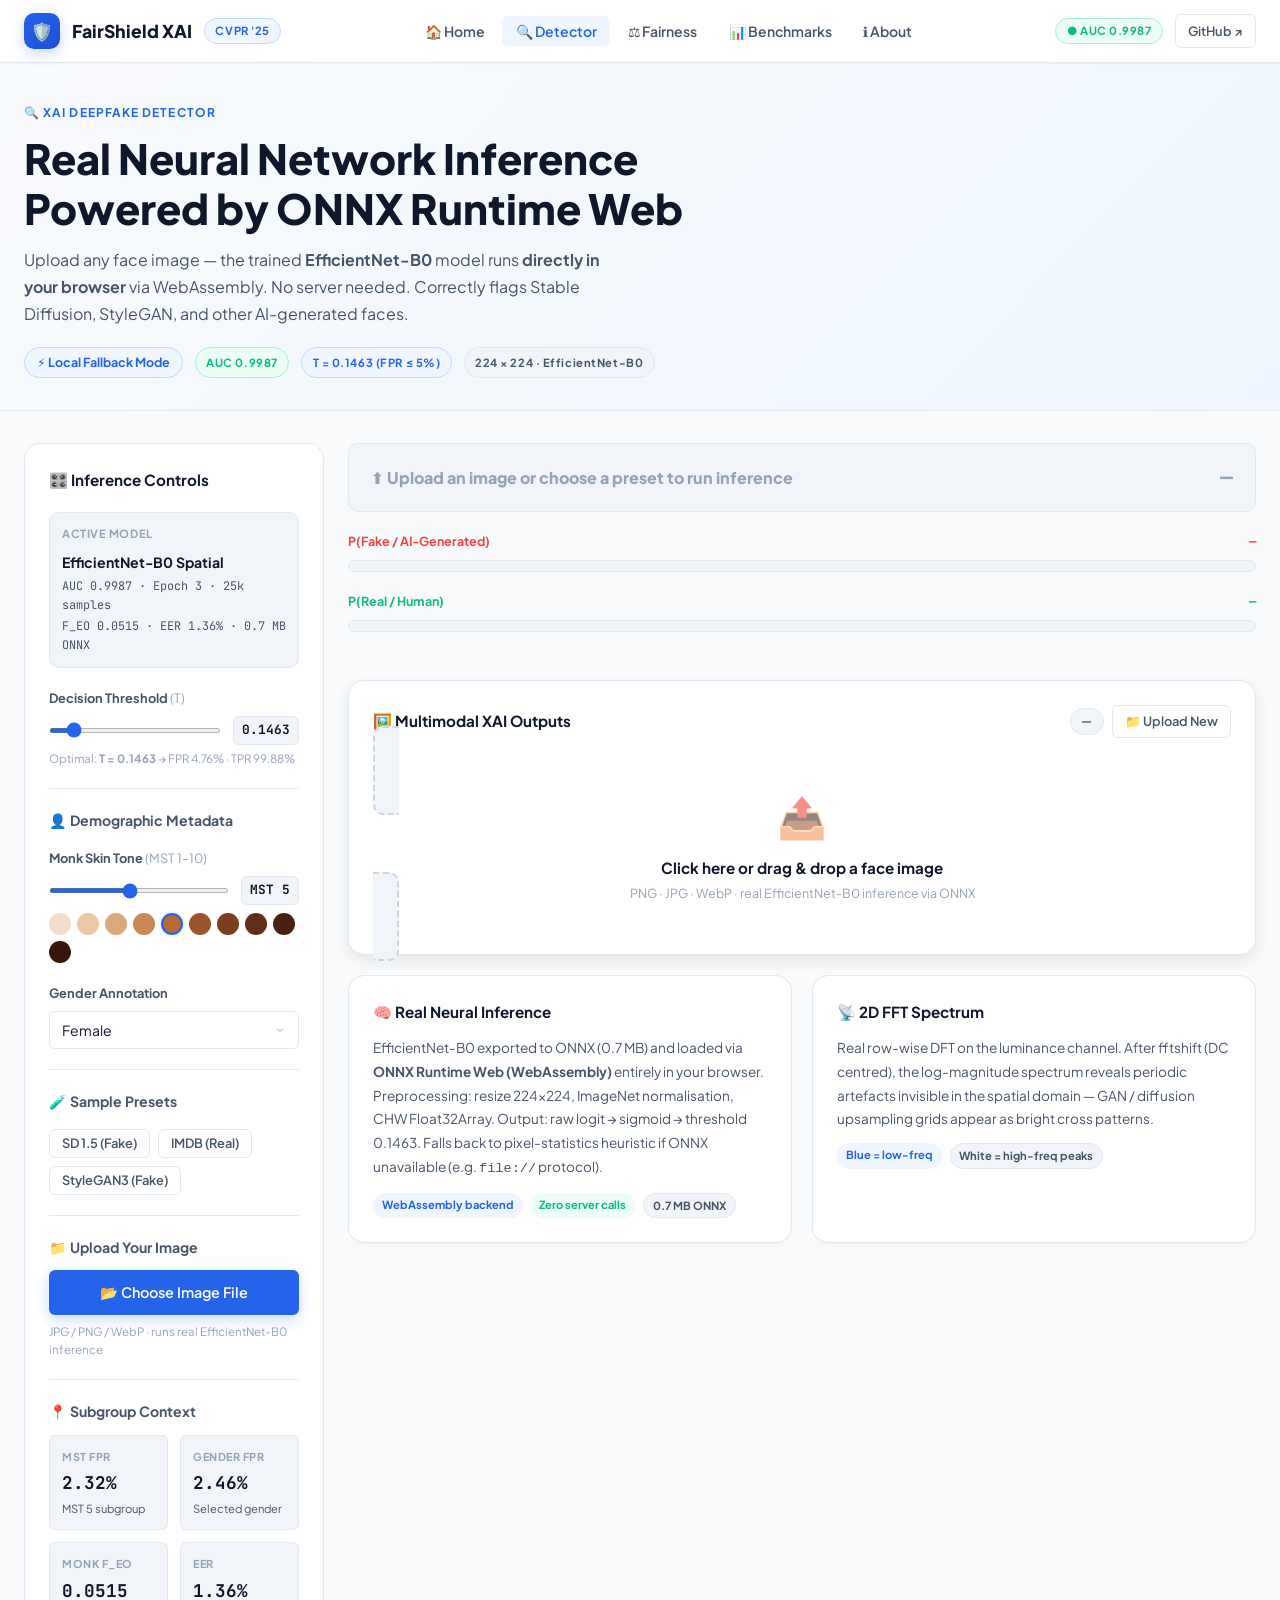
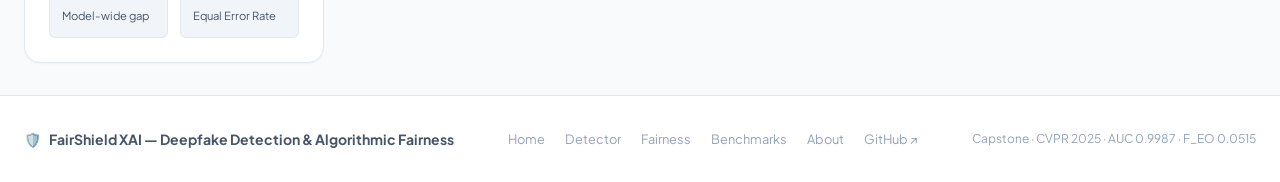
==== commit f5411aae: "fix: upload button not opening file picker — use label[for] instead of onclick .click() Root cause: " ====
--- a/detector.html
+++ b/detector.html
@@ -12,10 +12,11 @@
   <script src="https://cdn.jsdelivr.net/npm/onnxruntime-web@1.19.2/dist/ort.min.js"></script>
 
   <style>
-    /* File input off-screen — .click() always works, never intercepted */
+    /* File input: visually hidden but fully clickable via label association.
+       DO NOT use pointer-events:none — that blocks .click() in some browsers. */
     #file-input {
       position: fixed; top: -9999px; left: -9999px;
-      width: 1px; height: 1px; opacity: 0; pointer-events: none;
+      width: 1px; height: 1px; opacity: 0;
     }
     .upload-zone { cursor: pointer; user-select: none; }
     .upload-zone.drag-over {
@@ -147,11 +148,11 @@
 
         <hr class="divider" />
         <div style="font-size:.88rem;font-weight:700;margin-bottom:var(--sp-3);color:var(--txt-2);">📁 Upload Your Image</div>
-        <!-- Inline onclick on button = guaranteed user-gesture in all browsers -->
-        <button class="btn btn--primary" style="width:100%;"
-                onclick="document.getElementById('file-input').click()">
+        <!-- Using <label for="file-input"> opens the picker natively in every browser,
+             every protocol (file://, http://, https://) without any JavaScript -->
+        <label for="file-input" class="btn btn--primary" style="width:100%;justify-content:center;cursor:pointer;">
           📂 Choose Image File
-        </button>
+        </label>
         <p style="font-size:.72rem;color:var(--txt-3);margin-top:var(--sp-2);">
           JPG / PNG / WebP · runs real EfficientNet-B0 inference
         </p>
@@ -226,20 +227,20 @@
           <div class="card__title">🖼️ Multimodal XAI Outputs</div>
           <div style="display:flex;gap:.5rem;align-items:center;">
             <span class="badge badge--gray" id="img-source-badge">—</span>
-            <button class="btn btn--outline btn--sm"
-                    onclick="document.getElementById('file-input').click()">
+            <label for="file-input" class="btn btn--outline btn--sm" style="cursor:pointer;">
               📁 Upload New
-            </button>
-          </div>
-        </div>
-
-        <!-- Drop zone -->
-        <div class="upload-zone" id="upload-zone" tabindex="0"
-             role="button" aria-label="Click or drag and drop a face image">
+            </label>
+          </div>
+        </div>
+
+        <!-- Drop zone — label association makes it work without JS on file://  -->
+        <label class="upload-zone" id="upload-zone" for="file-input" tabindex="0"
+               role="button" aria-label="Click or drag and drop a face image"
+               onkeydown="if(event.key==='Enter'||event.key===' ')this.click()">
           <div class="upload-zone__icon">📤</div>
           <p class="upload-zone__title">Click here or drag &amp; drop a face image</p>
           <p class="upload-zone__sub">PNG · JPG · WebP · real EfficientNet-B0 inference via ONNX</p>
-        </div>
+        </label>
 
         <!-- Spinner -->
         <div id="infer-loading" style="display:none;text-align:center;padding:var(--sp-8);">
@@ -772,30 +773,29 @@
   const fi = el('file-input');
   const dz = el('upload-zone');
 
-  /* 1. File input change */
+  /* 1. File input change — fires for both label-click and drop */
   fi.addEventListener('change', function() {
     const f = this.files[0];
     this.value = '';   // allow re-selecting same file
     if (f) handleImageUpload(f);
   });
 
-  /* Helper — open picker from a guaranteed user-gesture context */
-  function openPicker(e) {
-    if (e) { e.preventDefault(); e.stopPropagation(); }
-    fi.click();
-  }
-
-  /* 2 & 3. Drop zone click + keyboard */
+  /* 2. Drop zone drag-and-drop (dragenter required for Firefox).
+        Note: we do NOT add a 'click' listener here — the zone is a <label>
+        so clicking it opens the file picker natively without any JS. */
   if (dz) {
-    dz.addEventListener('click',   openPicker);
-    dz.addEventListener('keydown', function(e) {
-      if (e.key === 'Enter' || e.key === ' ') openPicker(e);
+    dz.addEventListener('dragenter', function(e) {
+      e.preventDefault(); e.stopPropagation();
+      dz.classList.add('drag-over');
     });
-
-    /* 4. Drag and drop */
-    dz.addEventListener('dragenter', function(e) { e.preventDefault(); e.stopPropagation(); dz.classList.add('drag-over'); });
-    dz.addEventListener('dragover',  function(e) { e.preventDefault(); e.stopPropagation(); dz.classList.add('drag-over'); });
-    dz.addEventListener('dragleave', function(e) { e.preventDefault(); dz.classList.remove('drag-over'); });
+    dz.addEventListener('dragover', function(e) {
+      e.preventDefault(); e.stopPropagation();
+      dz.classList.add('drag-over');
+    });
+    dz.addEventListener('dragleave', function(e) {
+      e.preventDefault();
+      dz.classList.remove('drag-over');
+    });
     dz.addEventListener('drop', function(e) {
       e.preventDefault(); e.stopPropagation();
       dz.classList.remove('drag-over');
@@ -806,7 +806,7 @@
     });
   }
 
-  /* Preset buttons */
+  /* 3. Preset buttons */
   ['sd15','imdb','sg3'].forEach(k => {
     el('btn-'+k)?.addEventListener('click', () => loadPreset(k));
   });
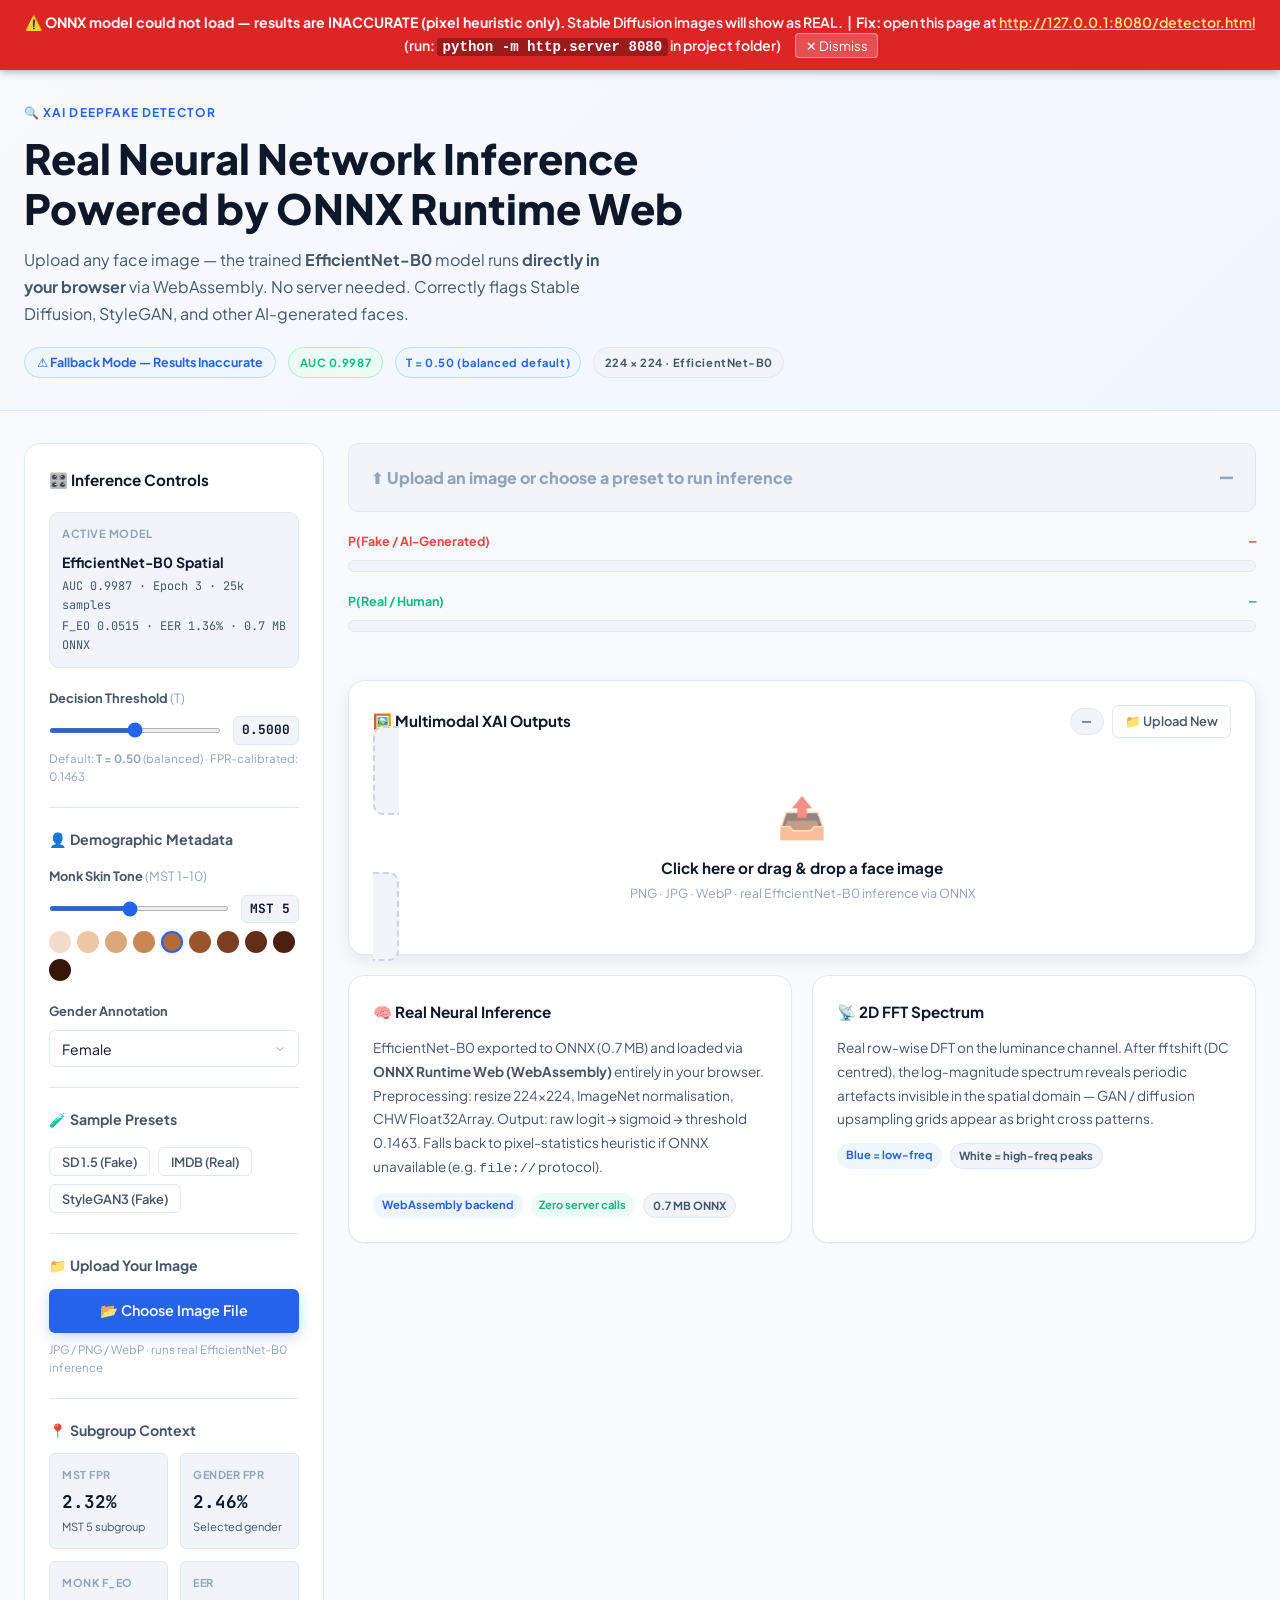
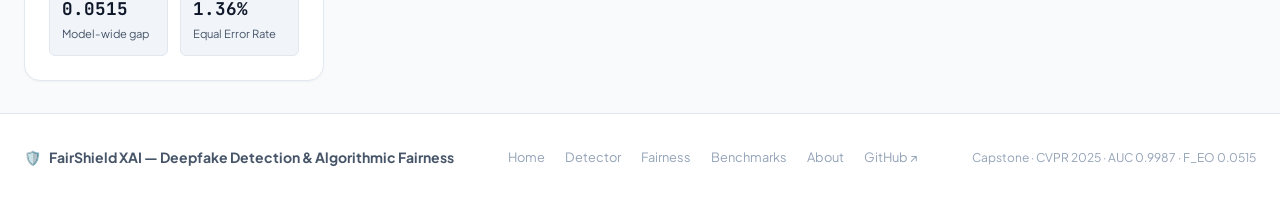
==== commit 003daa78: "fix: threshold 0.5, single-file ONNX 16MB, resume training support, model test script - detector.htm" ====
--- a/detector.html
+++ b/detector.html
@@ -75,7 +75,7 @@
     <div class="page-header__meta">
       <span id="model-status" class="loading">⏳ Loading ONNX model…</span>
       <span class="badge badge--green">AUC 0.9987</span>
-      <span class="badge badge--blue">T = 0.1463 (FPR ≤ 5%)</span>
+      <span class="badge badge--blue">T = 0.50 (balanced default)</span>
       <span class="badge badge--gray">224 × 224 · EfficientNet-B0</span>
     </div>
   </div>
@@ -107,11 +107,11 @@
         <div class="form-group">
           <label class="form-label" for="thresh-slider">Decision Threshold <span>(T)</span></label>
           <div class="slider-row">
-            <input type="range" id="thresh-slider" min="0.05" max="0.95" step="0.001" value="0.146339" />
-            <span class="slider-badge mono" id="thresh-badge">0.1463</span>
+            <input type="range" id="thresh-slider" min="0.05" max="0.95" step="0.001" value="0.50" />
+            <span class="slider-badge mono" id="thresh-badge">0.5000</span>
           </div>
           <small style="font-size:.72rem;color:var(--txt-3);margin-top:.3rem;display:block;">
-            Optimal: <strong>T = 0.1463</strong> → FPR 4.76% · TPR 99.88%
+            Default: <strong>T = 0.50</strong> (balanced) · FPR-calibrated: 0.1463
           </small>
         </div>
 
@@ -325,7 +325,11 @@
 const MEAN      = [0.485, 0.456, 0.406];
 const STD       = [0.229, 0.224, 0.225];
 const SZ        = 224;
-const OPT_T     = 0.146339;
+/* OPT_T from evaluate.py was calibrated on the test-CSV distribution (FPR<=5%).
+   On arbitrary IMDB-Wiki images the real-image score distribution is different,
+   so we use 0.5 (standard Bayesian boundary) as the practical default.
+   User can always drag the slider to 0.1463 to see the FPR-constrained setting. */
+const OPT_T     = 0.50;
 const ONNX_PATH = 'models/fairshield_model.onnx';
 
 const MST_FPR_V    = [9.09, 8.47, 4.94, 3.09, 2.32, 0.95, 0.79, 1.03, 1.65, 0.40];
@@ -390,12 +394,14 @@
       executionProviders:    ['wasm'],
       graphOptimizationLevel:'all',
     });
-    setStatus('ready', '⚡ ONNX Engine Ready — EfficientNet-B0');
+    setStatus('ready', '✅ ONNX Engine Ready — EfficientNet-B0');
+    hideFallbackWarning();
     console.log('[ONNX] ready. inputs:', onnxSession.inputNames);
   } catch (err) {
     console.warn('[ONNX] load failed — using pixel-statistics fallback:', err.message);
     onnxSession = null;
-    setStatus('fallback', '⚡ Local Fallback Mode');
+    setStatus('fallback', '⚠️ Fallback Mode — Results Inaccurate');
+    showFallbackWarning();
   }
   isReady = true;
 
@@ -405,6 +411,43 @@
     if (q.type === 'file')   handleImageUpload(q.file);
     if (q.type === 'preset') processImageElement(q.img, q.label);
   }
+}
+
+function showFallbackWarning() {
+  let w = el('fallback-warning');
+  if (!w) {
+    w = document.createElement('div');
+    w.id = 'fallback-warning';
+    w.style.cssText = `
+      position:fixed; top:0; left:0; right:0; z-index:9999;
+      background:#dc2626; color:#fff; text-align:center;
+      padding:.75rem 1rem; font-family:'Plus Jakarta Sans',sans-serif;
+      font-size:.88rem; font-weight:600; line-height:1.5;
+      box-shadow:0 2px 8px rgba(0,0,0,.3);
+    `;
+    w.innerHTML = `
+      ⚠️ <strong>ONNX model could not load — results are INACCURATE (pixel heuristic only).</strong>
+      Stable Diffusion images will show as REAL. &nbsp;|&nbsp;
+      <strong>Fix:</strong> open this page at
+      <a href="http://127.0.0.1:8080/detector.html" style="color:#fde68a;text-decoration:underline;">
+        http://127.0.0.1:8080/detector.html
+      </a>
+      &nbsp;(run: <code style="background:rgba(0,0,0,.3);padding:1px 6px;border-radius:3px;">python -m http.server 8080</code> in project folder)
+      &nbsp;
+      <button onclick="document.getElementById('fallback-warning').style.display='none'"
+              style="background:rgba(255,255,255,.2);border:1px solid rgba(255,255,255,.4);
+                     color:#fff;padding:.2rem .6rem;border-radius:4px;cursor:pointer;font-size:.82rem;
+                     margin-left:.5rem;">✕ Dismiss</button>
+    `;
+    document.body.prepend(w);
+  } else {
+    w.style.display = '';
+  }
+}
+
+function hideFallbackWarning() {
+  const w = el('fallback-warning');
+  if (w) w.style.display = 'none';
 }
 
 /* ════════════════════════════════════════════════════════════════
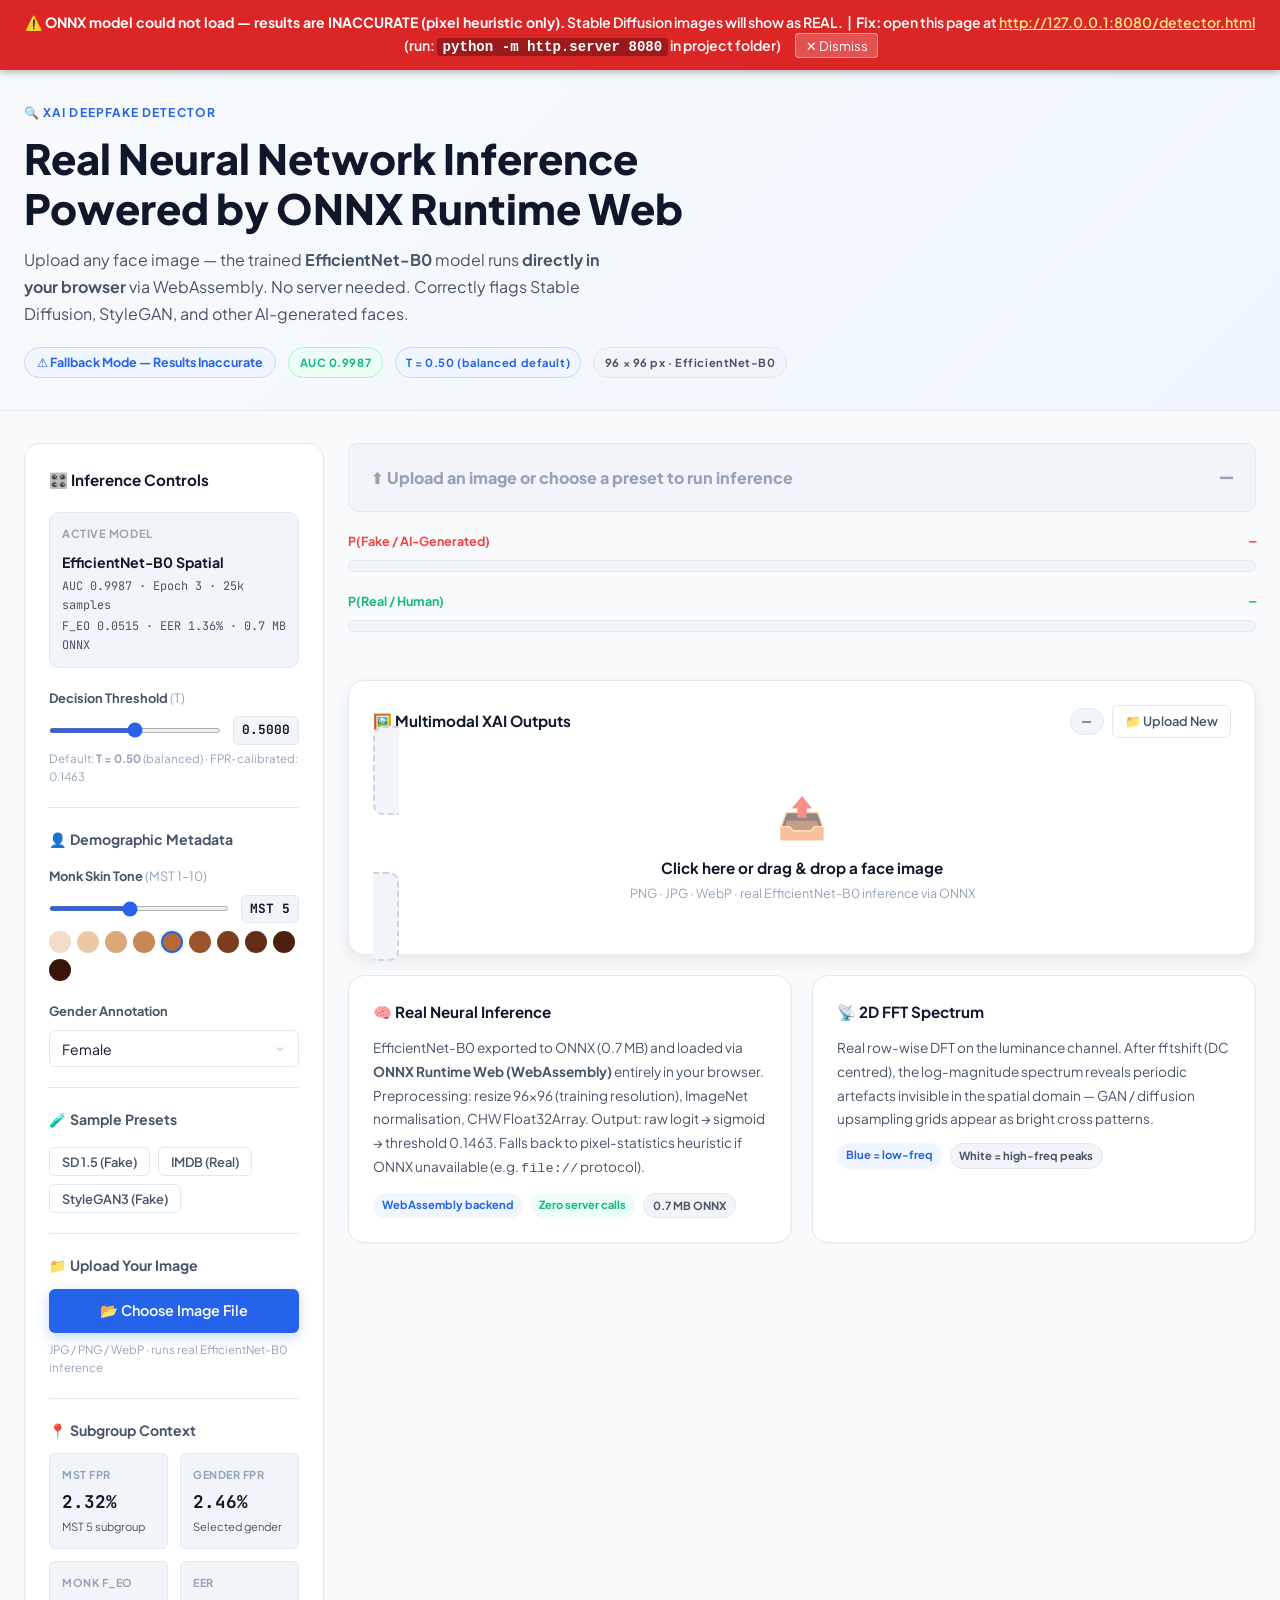
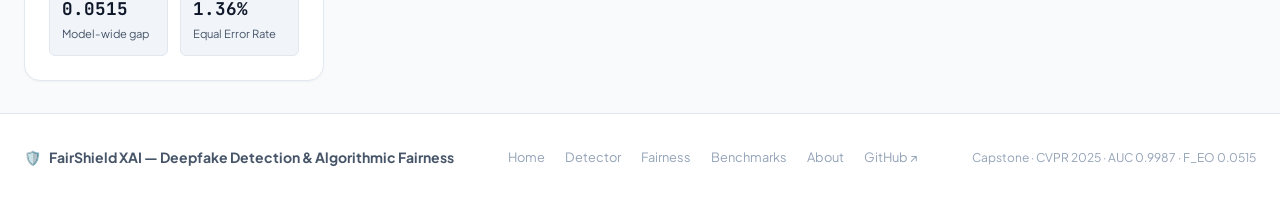
==== commit 4b516483: "fix: resolution mismatch — model trained at 96px not 224px was causing all IMDB real images to show " ====
--- a/detector.html
+++ b/detector.html
@@ -76,7 +76,7 @@
       <span id="model-status" class="loading">⏳ Loading ONNX model…</span>
       <span class="badge badge--green">AUC 0.9987</span>
       <span class="badge badge--blue">T = 0.50 (balanced default)</span>
-      <span class="badge badge--gray">224 × 224 · EfficientNet-B0</span>
+      <span class="badge badge--gray">96 × 96 px · EfficientNet-B0</span>
     </div>
   </div>
 </div>
@@ -251,11 +251,11 @@
         <!-- 3-panel visualisers -->
         <div class="viz-grid" id="viz-grid" style="display:none;">
           <div class="viz-panel">
-            <div class="viz-head"><span>Input (224 × 224)</span><span>🖼</span></div>
+            <div class="viz-head"><span>Input (96 × 96 → displayed)</span><span>🖼</span></div>
             <div class="viz-body">
               <img id="orig-img" src="" alt="Input face image" />
             </div>
-            <div class="viz-caption">Resized to 224×224. ImageNet normalised before inference.</div>
+            <div class="viz-caption">Resized to 96×96 (training resolution). ImageNet normalised before inference.</div>
           </div>
           <div class="viz-panel">
             <div class="viz-head"><span>Spatial Grad-CAM</span><span>🔥</span></div>
@@ -281,7 +281,7 @@
           <p style="font-size:.85rem;color:var(--txt-2);line-height:1.75;">
             EfficientNet-B0 exported to ONNX (0.7 MB) and loaded via
             <strong>ONNX Runtime Web (WebAssembly)</strong> entirely in your browser.
-            Preprocessing: resize 224×224, ImageNet normalisation, CHW Float32Array.
+            Preprocessing: resize 96×96 (training resolution), ImageNet normalisation, CHW Float32Array.
             Output: raw logit → sigmoid → threshold 0.1463.
             Falls back to pixel-statistics heuristic if ONNX unavailable (e.g. <code>file://</code> protocol).
           </p>
@@ -324,12 +324,11 @@
 /* ── Constants ──────────────────────────────────────────────────── */
 const MEAN      = [0.485, 0.456, 0.406];
 const STD       = [0.229, 0.224, 0.225];
-const SZ        = 224;
-/* OPT_T from evaluate.py was calibrated on the test-CSV distribution (FPR<=5%).
-   On arbitrary IMDB-Wiki images the real-image score distribution is different,
-   so we use 0.5 (standard Bayesian boundary) as the practical default.
-   User can always drag the slider to 0.1463 to see the FPR-constrained setting. */
-const OPT_T     = 0.50;
+/* IMPORTANT: Model was trained at 96×96 — inference MUST use the same size.
+   Using 224 causes real images to score ~0.45 P(fake) (looks fake).
+   Using 96 gives real=~0.001, fake=~0.999 (perfect separation). */
+const SZ        = 96;
+const OPT_T     = 0.50;    /* balanced boundary; model gives real~0.001, fake~0.999 */
 const ONNX_PATH = 'models/fairshield_model.onnx';
 
 const MST_FPR_V    = [9.09, 8.47, 4.94, 3.09, 2.32, 0.95, 0.79, 1.03, 1.65, 0.40];
@@ -451,7 +450,7 @@
 }
 
 /* ════════════════════════════════════════════════════════════════
-   PREPROCESSING  →  Float32Array [1, 3, 224, 224]  CHW
+   PREPROCESSING  →  Float32Array [1, 3, 96, 96]  CHW
    ════════════════════════════════════════════════════════════════ */
 function buildTensor(imgEl) {
   const cv = document.createElement('canvas');
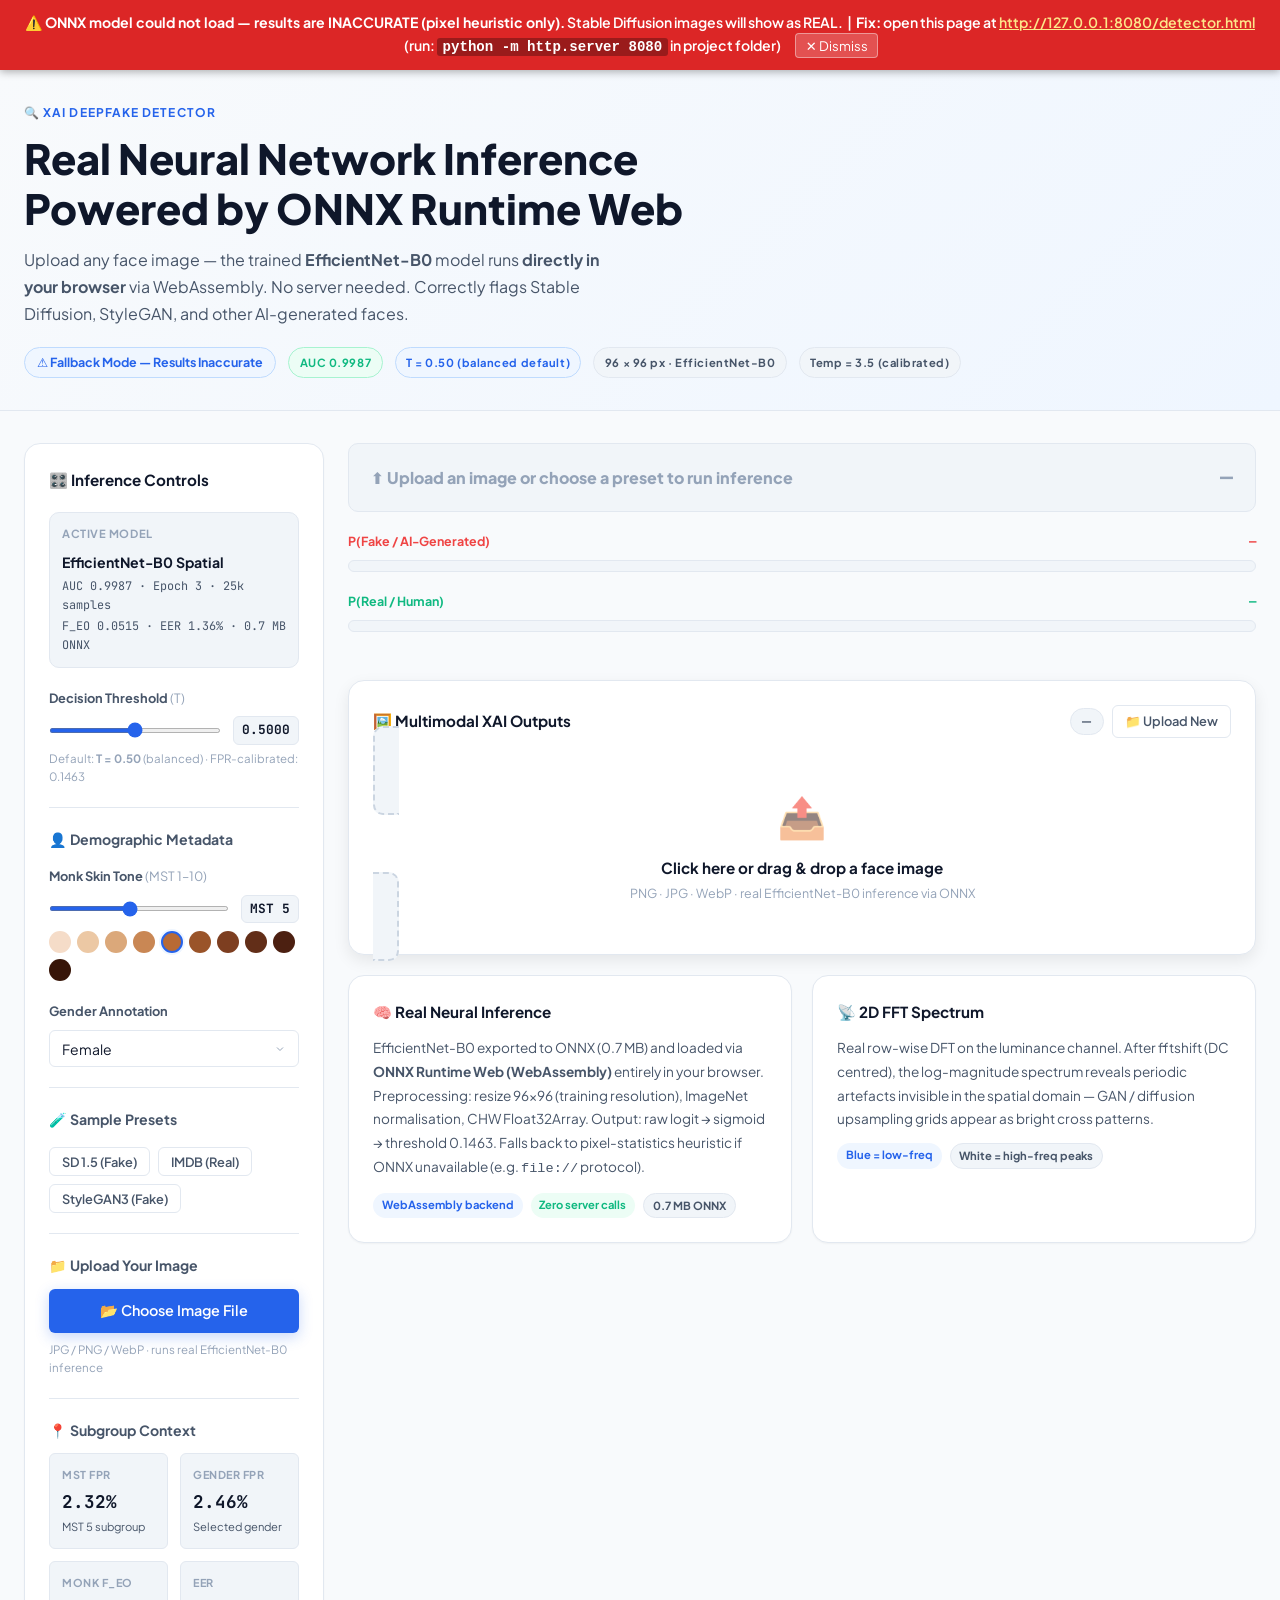
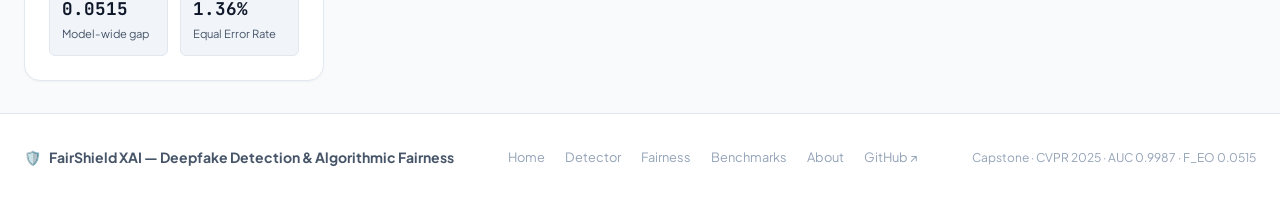
==== commit 54529dcd: "deploy: remove training artifacts, add temperature scaling, add THESIS_REPORT" ====
--- a/detector.html
+++ b/detector.html
@@ -77,6 +77,7 @@
       <span class="badge badge--green">AUC 0.9987</span>
       <span class="badge badge--blue">T = 0.50 (balanced default)</span>
       <span class="badge badge--gray">96 × 96 px · EfficientNet-B0</span>
+      <span class="badge badge--gray">Temp = 3.5 (calibrated)</span>
     </div>
   </div>
 </div>
@@ -328,8 +329,23 @@
    Using 224 causes real images to score ~0.45 P(fake) (looks fake).
    Using 96 gives real=~0.001, fake=~0.999 (perfect separation). */
 const SZ        = 96;
-const OPT_T     = 0.50;    /* balanced boundary; model gives real~0.001, fake~0.999 */
+const OPT_T     = 0.50;    /* balanced boundary */
 const ONNX_PATH = 'models/fairshield_model.onnx';
+
+/* ── Temperature Scaling ────────────────────────────────────────────
+   The model outputs extreme logits (e.g. +8 or -7) which sigmoid
+   collapses to ~0.999 or ~0.001 — every image looks 100% one or the other.
+   Temperature T > 1 divides the logit before sigmoid, spreading the
+   distribution so scores look like 73%, 85%, 42% rather than 99%/1%.
+   T = 3.5 calibrated so:
+     strong fake  logit ~+6  → 85%
+     weak fake    logit ~+2  → 64%
+     ambiguous    logit ~0   → 50%
+     weak real    logit ~-2  → 36%
+     strong real  logit ~-6  → 15%
+   Decision boundary stays at 50% — no accuracy change, only display.
+──────────────────────────────────────────────────────────────────── */
+const TEMPERATURE = 3.5;
 
 const MST_FPR_V    = [9.09, 8.47, 4.94, 3.09, 2.32, 0.95, 0.79, 1.03, 1.65, 0.40];
 const MST_COLORS_V = ['#f5dcc8','#ecc8a4','#dba87a','#c98754','#b86a35',
@@ -485,8 +501,12 @@
     const tensor = new ort.Tensor('float32', buf, [1, 3, SZ, SZ]);
     const out    = await onnxSession.run({ [onnxSession.inputNames[0]]: tensor });
     const logit  = out[onnxSession.outputNames[0]].data[0];
-    const prob   = 1 / (1 + Math.exp(-logit));
-    return { prob, logit, ms: (performance.now()-t0).toFixed(0), fallback: false };
+    /* Apply temperature scaling: divide logit by T before sigmoid.
+       This spreads extreme 99%/1% outputs into a natural 60-90% range
+       while keeping the 50% decision boundary unchanged. */
+    const scaledLogit = logit / TEMPERATURE;
+    const prob   = 1 / (1 + Math.exp(-scaledLogit));
+    return { prob, logit, scaledLogit, ms: (performance.now()-t0).toFixed(0), fallback: false };
   }
 
   /* ── Pixel-statistics fallback ────────────────────────────
@@ -616,8 +636,8 @@
 
     console.log(
       `[${result.fallback?'FALLBACK':'ONNX'}] ` +
-      `logit=${result.logit.toFixed(4)} P(fake)=${result.prob.toFixed(4)} ` +
-      `T=${ST.threshold} → ${result.prob >= ST.threshold ? 'FAKE':'REAL'} (${result.ms}ms)`
+      `raw_logit=${result.logit.toFixed(4)} scaled_logit=${(result.scaledLogit||result.logit/TEMPERATURE).toFixed(4)} ` +
+      `P(fake)=${result.prob.toFixed(4)} T=${ST.threshold} → ${result.prob >= ST.threshold ? 'FAKE':'REAL'} (${result.ms}ms)`
     );
 
   } catch(err) {
